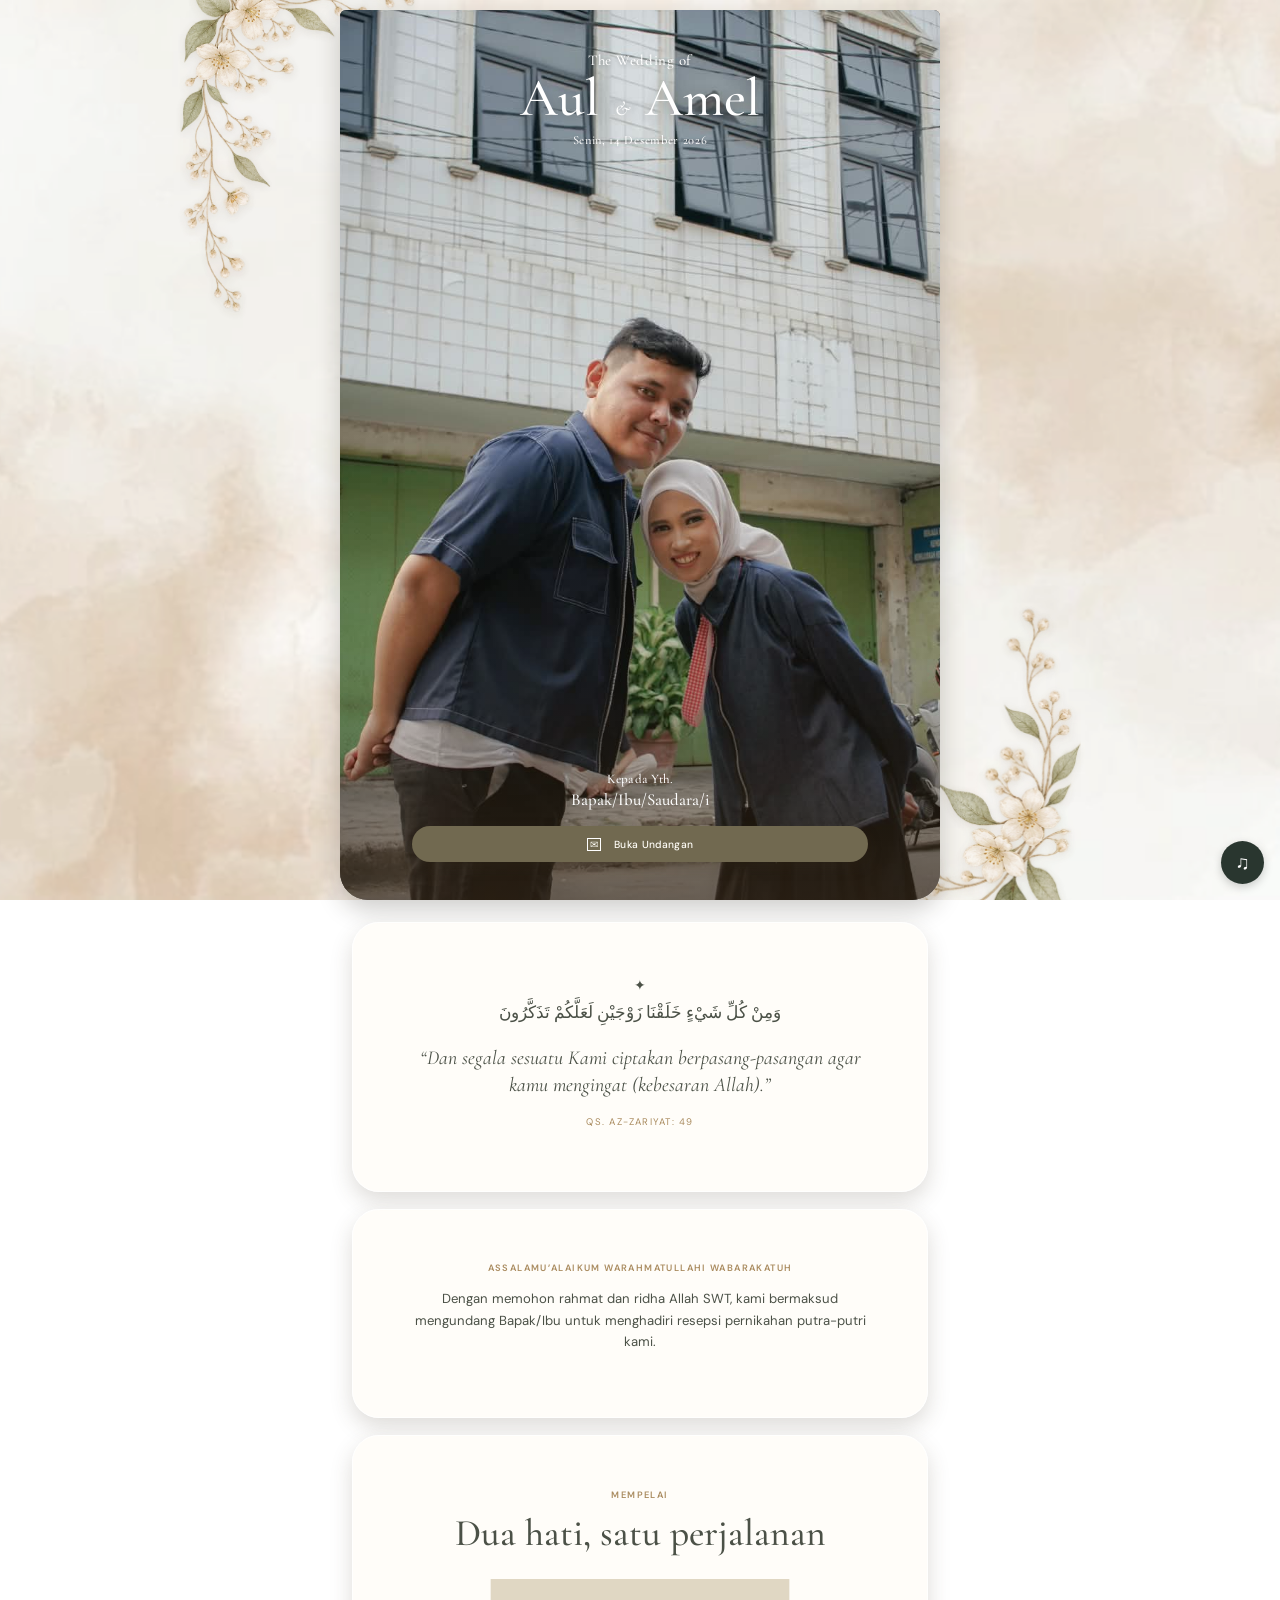
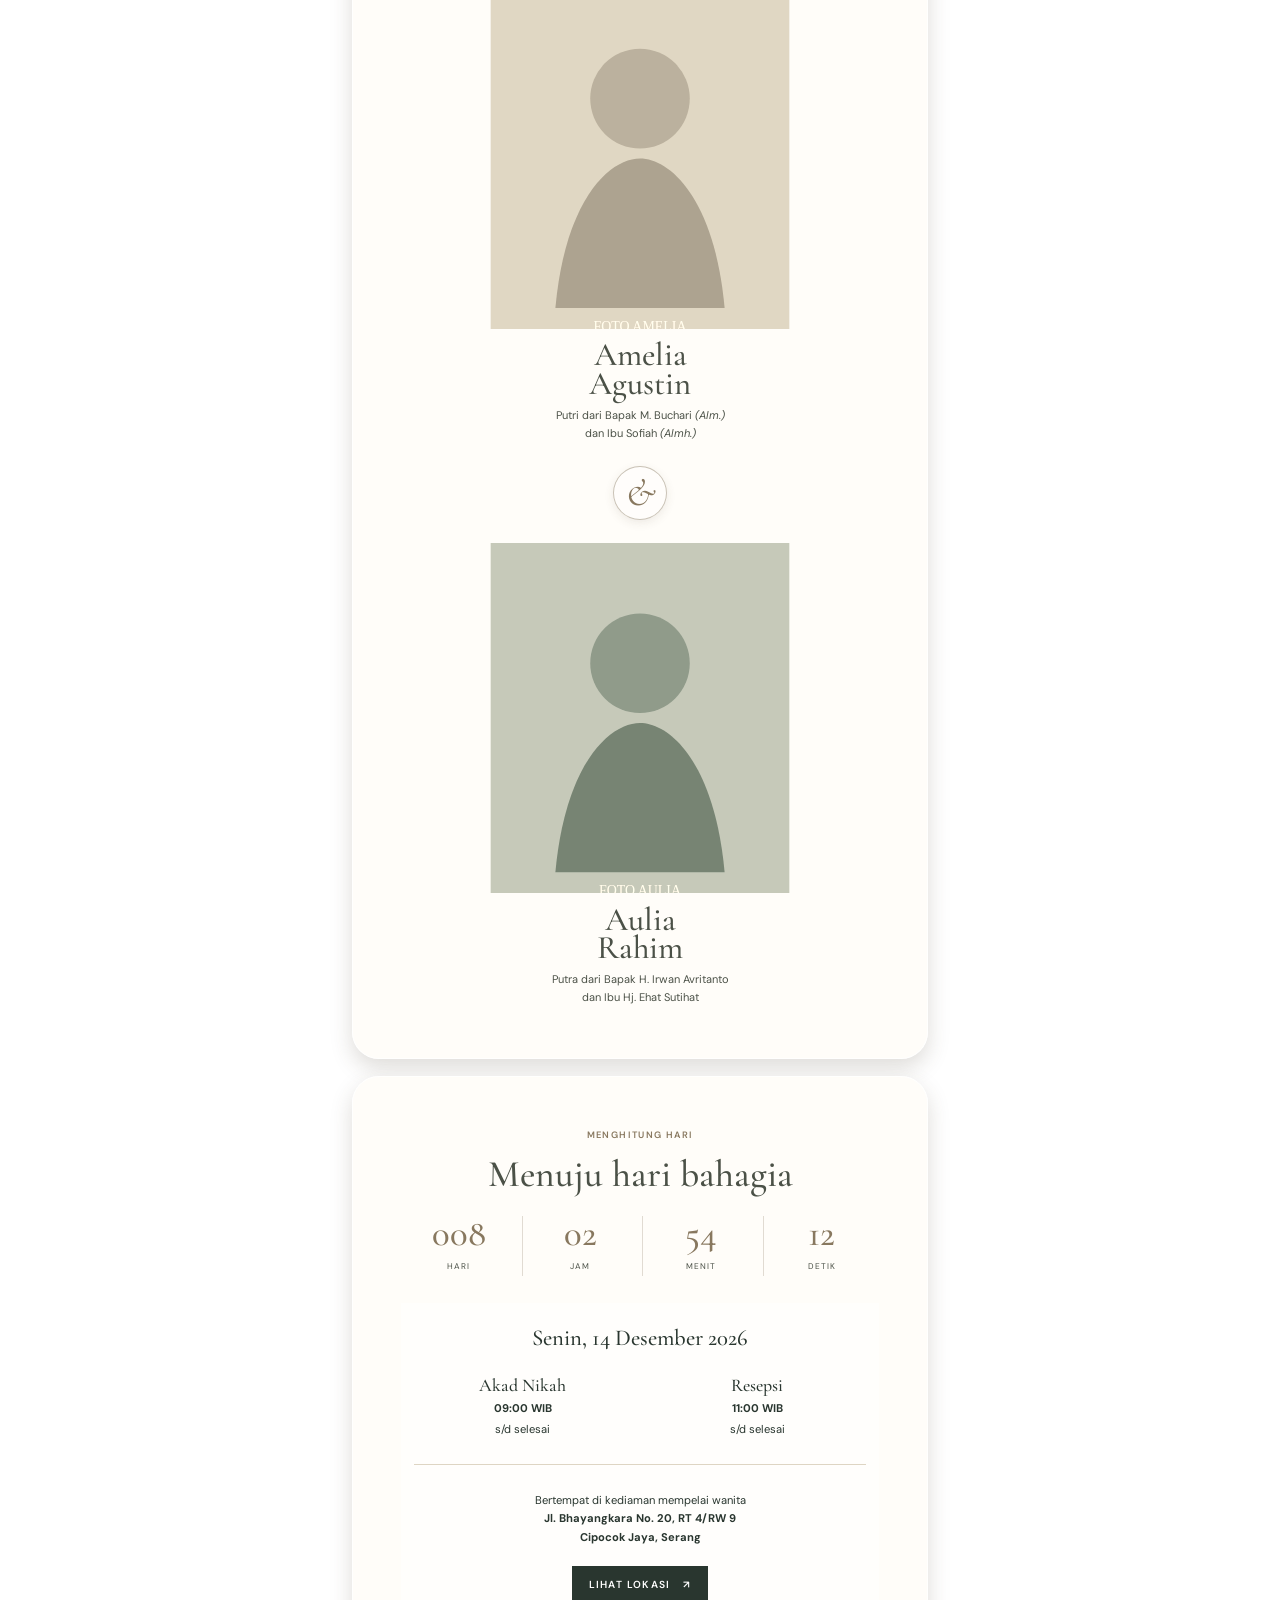
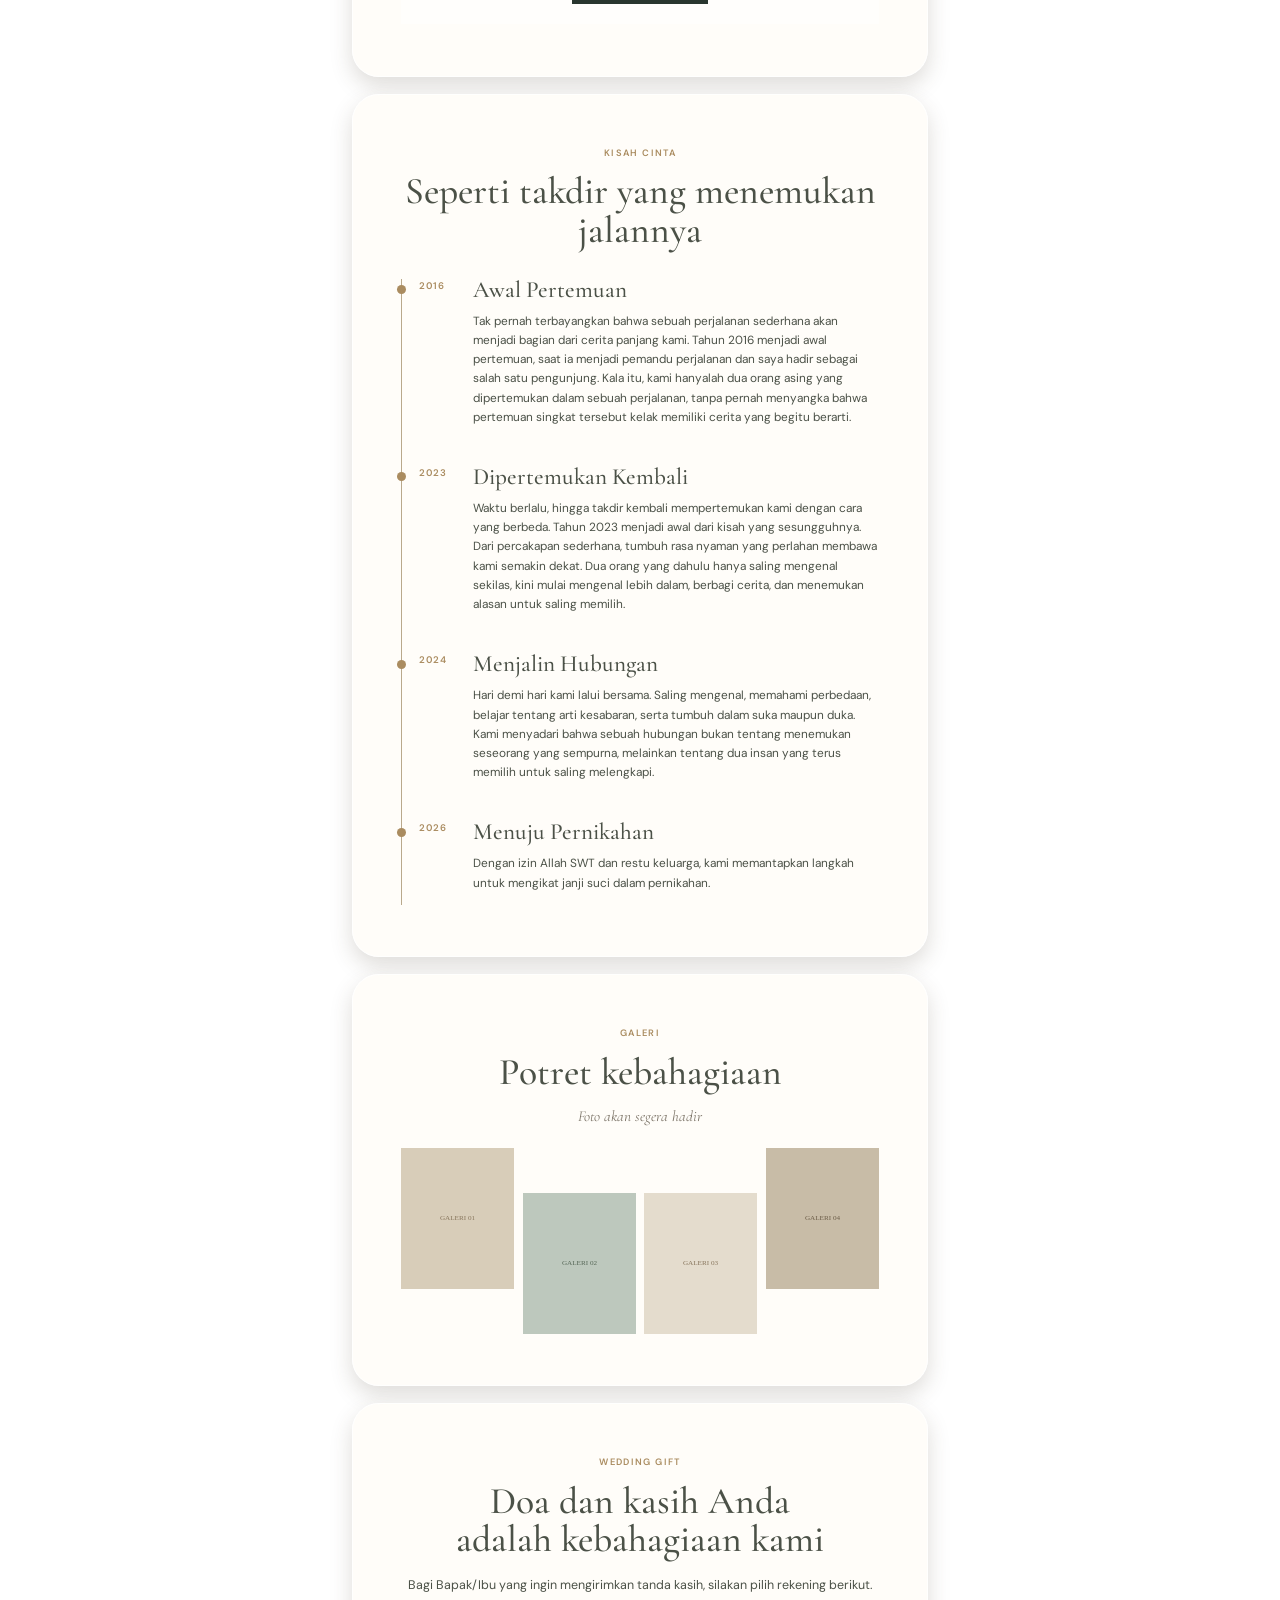
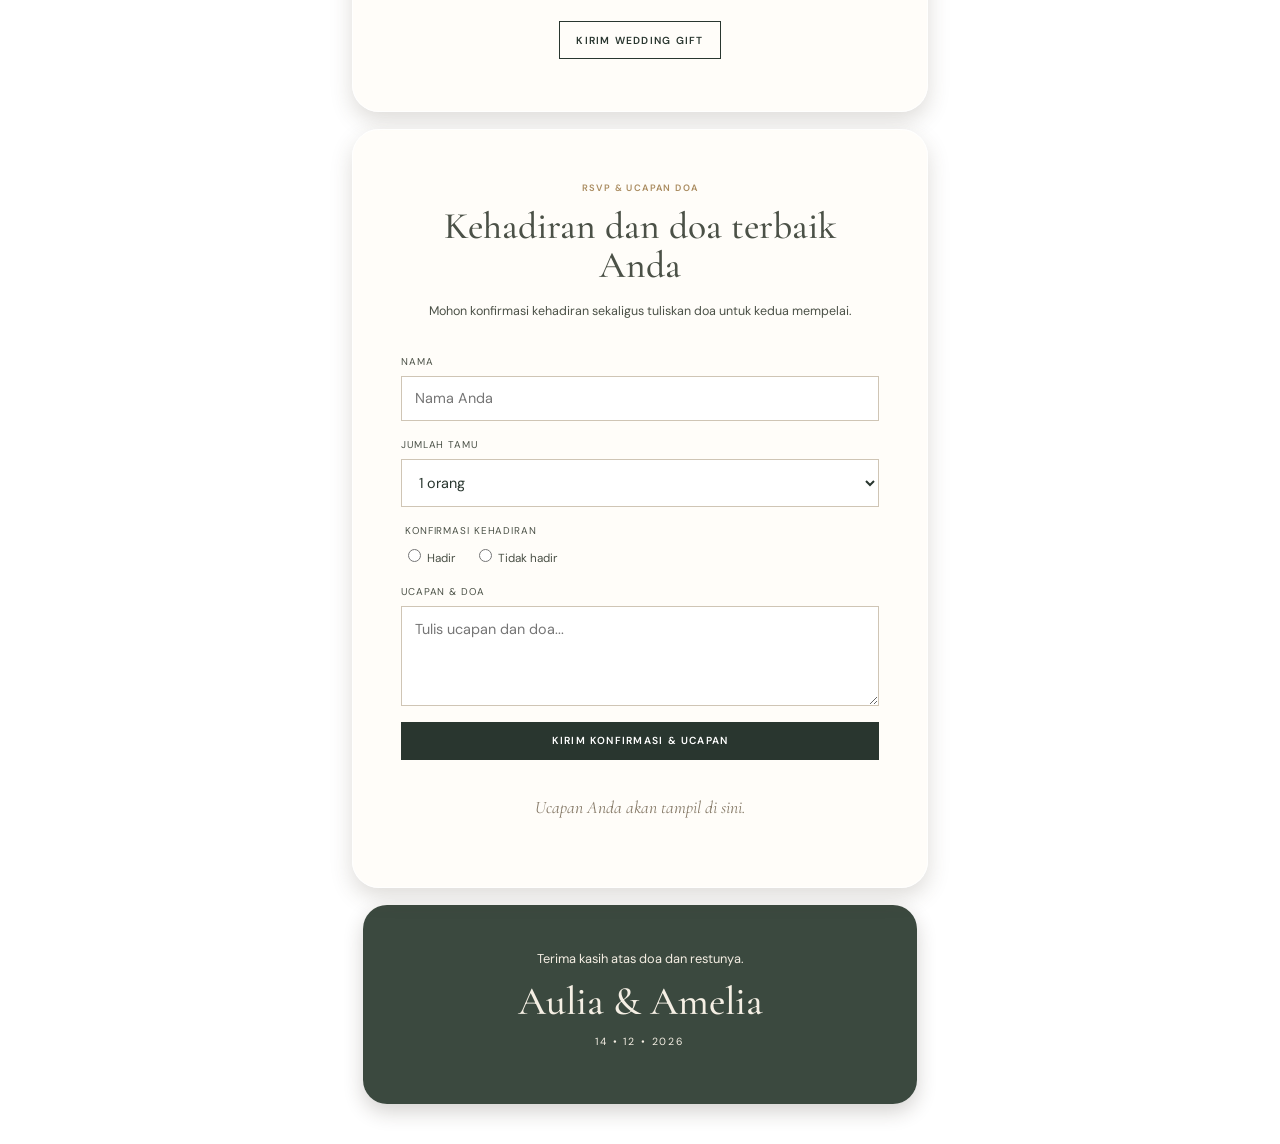
==== index.html @ 3d1c0b81 "Add files via upload" ====
<!doctype html>
<html lang="id">
<head>
  <meta charset="utf-8">
  <meta name="viewport" content="width=device-width, initial-scale=1">
  <meta name="theme-color" content="#334238">
  <meta name="description" content="Undangan pernikahan Aulia Rahim dan Amelia Agustin">
  <title>Aul & Amel — Undangan Pernikahan</title>
  <link rel="preconnect" href="https://fonts.googleapis.com">
  <link rel="preconnect" href="https://fonts.gstatic.com" crossorigin>
  <link href="https://fonts.googleapis.com/css2?family=Cormorant+Garamond:ital,wght@0,400;0,500;0,600;1,500&family=DM+Sans:wght@400;500;600&display=swap" rel="stylesheet">
  <link rel="stylesheet" href="style.css">
  <link rel="stylesheet" href="cover.css">
  <link rel="stylesheet" href="floral.css">
  <link rel="stylesheet" href="redesign.css">
</head>
<body class="is-locked">
  <audio id="bgMusic" loop preload="none"><source src="assets/music/bg-music.mp3" type="audio/mpeg"></audio>
  <div class="page-background" aria-hidden="true"></div>
  <div class="floral-layer" aria-hidden="true">
    <i class="floral floral-top-left"></i><i class="floral floral-center"></i><i class="floral floral-bottom-right"></i>
  </div>

  <main>
    <section class="cover" id="cover" aria-label="Sampul undangan">
      <div class="cover-image" role="img" aria-label="Placeholder foto pasangan pengantin"></div><div class="grain"></div>
      <div class="cover-content">
        <p class="cover-kicker">The Wedding of</p>
        <h1>Aul <span>&amp;</span> Amel</h1>
        <p class="cover-date">Senin, 14 Desember 2026</p>
        <div class="guest"><span>Kepada Yth.</span><strong id="guestName">Bapak/Ibu/Saudara/i</strong></div>
        <button class="button button-cover" id="openInvitation"><span class="envelope" aria-hidden="true">✉</span> Buka Undangan</button>
      </div>
    </section>

    <div id="invitation" aria-hidden="true">
      <section class="section quote-section">
        <div class="leaf leaf-left">✦</div>
        <p class="arabic">وَمِنْ كُلِّ شَيْءٍ خَلَقْنَا زَوْجَيْنِ لَعَلَّكُمْ تَذَكَّرُونَ</p>
        <blockquote>“Dan segala sesuatu Kami ciptakan berpasang-pasangan agar kamu mengingat (kebesaran Allah).”</blockquote>
        <p class="citation">QS. Az-Zariyat: 49</p>
      </section>

      <section class="section welcome">
        <p class="eyebrow">Assalamu’alaikum warahmatullahi wabarakatuh</p>
        <p>Dengan memohon rahmat dan ridha Allah SWT, kami bermaksud mengundang Bapak/Ibu untuk menghadiri resepsi pernikahan putra-putri kami.</p>
      </section>

      <section class="couple section" id="mempelai">
        <p class="eyebrow">Mempelai</p>
        <h2>Dua hati, satu perjalanan</h2>
        <div class="people">
          <article class="person"><img src="assets/photos/bride-placeholder.svg" alt="Placeholder foto Amelia Agustin"><h3>Amelia<br>Agustin</h3><p>Putri dari Bapak M. Buchari <em>(Alm.)</em><br>dan Ibu Sofiah <em>(Almh.)</em></p></article>
          <div class="ampersand">&amp;</div>
          <article class="person"><img src="assets/photos/groom-placeholder.svg" alt="Placeholder foto Aulia Rahim"><h3>Aulia<br>Rahim</h3><p>Putra dari Bapak H. Irwan Avritanto<br>dan Ibu Hj. Ehat Sutihat</p></article>
        </div>
      </section>

      <section class="event section" id="acara">
        <p class="eyebrow light">Menghitung Hari</p><h2>Menuju hari bahagia</h2>
        <div class="countdown" aria-label="Hitung mundur menuju akad"><div><strong id="days">000</strong><span>Hari</span></div><div><strong id="hours">00</strong><span>Jam</span></div><div><strong id="minutes">00</strong><span>Menit</span></div><div><strong id="seconds">00</strong><span>Detik</span></div></div>
        <div class="event-card"><p class="event-date">Senin, 14 Desember 2026</p><div class="event-grid"><div><span>Akad Nikah</span><strong>09:00 WIB</strong><small>s/d selesai</small></div><div><span>Resepsi</span><strong>11:00 WIB</strong><small>s/d selesai</small></div></div><hr><p class="address">Bertempat di kediaman mempelai wanita<br><strong>Jl. Bhayangkara No. 20, RT 4/RW 9<br>Cipocok Jaya, Serang</strong></p><a class="button button-dark" target="_blank" rel="noopener" href="https://maps.app.goo.gl/4QDn9wGWnda5KciC7">Lihat Lokasi <span aria-hidden="true">↗</span></a></div>
      </section>

      <section class="story section" id="kisah">
        <p class="eyebrow">Kisah Cinta</p><h2>Seperti takdir yang menemukan jalannya</h2>
        <div class="timeline">
          <article><span>2016</span><div><h3>Awal Pertemuan</h3><p>Tak pernah terbayangkan bahwa sebuah perjalanan sederhana akan menjadi bagian dari cerita panjang kami. Tahun 2016 menjadi awal pertemuan, saat ia menjadi pemandu perjalanan dan saya hadir sebagai salah satu pengunjung. Kala itu, kami hanyalah dua orang asing yang dipertemukan dalam sebuah perjalanan, tanpa pernah menyangka bahwa pertemuan singkat tersebut kelak memiliki cerita yang begitu berarti.</p></div></article>
          <article><span>2023</span><div><h3>Dipertemukan Kembali</h3><p>Waktu berlalu, hingga takdir kembali mempertemukan kami dengan cara yang berbeda. Tahun 2023 menjadi awal dari kisah yang sesungguhnya. Dari percakapan sederhana, tumbuh rasa nyaman yang perlahan membawa kami semakin dekat. Dua orang yang dahulu hanya saling mengenal sekilas, kini mulai mengenal lebih dalam, berbagi cerita, dan menemukan alasan untuk saling memilih.</p></div></article>
          <article><span>2024</span><div><h3>Menjalin Hubungan</h3><p>Hari demi hari kami lalui bersama. Saling mengenal, memahami perbedaan, belajar tentang arti kesabaran, serta tumbuh dalam suka maupun duka. Kami menyadari bahwa sebuah hubungan bukan tentang menemukan seseorang yang sempurna, melainkan tentang dua insan yang terus memilih untuk saling melengkapi.</p></div></article>
          <article><span>2026</span><div><h3>Menuju Pernikahan</h3><p>Dengan izin Allah SWT dan restu keluarga, kami memantapkan langkah untuk mengikat janji suci dalam pernikahan.</p></div></article>
        </div>
      </section>

      <section class="gallery section" id="galeri"><p class="eyebrow">Galeri</p><h2>Potret kebahagiaan</h2><p class="hint">Foto akan segera hadir</p><div class="gallery-grid"><img src="assets/photos/gallery-1.svg" alt="Placeholder galeri 1"><img src="assets/photos/gallery-2.svg" alt="Placeholder galeri 2"><img src="assets/photos/gallery-3.svg" alt="Placeholder galeri 3"><img src="assets/photos/gallery-4.svg" alt="Placeholder galeri 4"></div></section>

      <section class="section gift-section" id="gift"><p class="eyebrow">Wedding Gift</p><h2>Doa dan kasih Anda<br>adalah kebahagiaan kami</h2><p>Bagi Bapak/Ibu yang ingin mengirimkan tanda kasih, silakan pilih rekening berikut.</p><button class="button button-outline" id="showGift">Kirim Wedding Gift</button></section>

      <section class="guestbook section" id="rsvp"><p class="eyebrow">RSVP &amp; Ucapan Doa</p><h2>Kehadiran dan doa terbaik Anda</h2><p>Mohon konfirmasi kehadiran sekaligus tuliskan doa untuk kedua mempelai.</p><form id="guestbookForm"><label>Nama<input required name="name" placeholder="Nama Anda"></label><label>Jumlah tamu<select name="guests"><option value="1">1 orang</option><option value="2">2 orang</option></select></label><fieldset><legend>Konfirmasi kehadiran</legend><label><input type="radio" name="attendance" value="Hadir" required> Hadir</label><label><input type="radio" name="attendance" value="Tidak hadir"> Tidak hadir</label></fieldset><label>Ucapan &amp; doa<textarea required name="wish" rows="4" placeholder="Tulis ucapan dan doa..."></textarea></label><button class="button button-dark" type="submit">Kirim Konfirmasi &amp; Ucapan</button><p class="form-note" id="guestbookMessage" aria-live="polite"></p></form><div class="wish-list" id="wishList" aria-live="polite"><p class="empty-wishes">Ucapan Anda akan tampil di sini.</p></div></section>

      <footer><p>Terima kasih atas doa dan restunya.</p><h2>Aulia &amp; Amelia</h2><p class="small">14 • 12 • 2026</p></footer>
    </div>
  </main>
  <button id="musicControl" class="music-control" aria-label="Putar musik" title="Putar musik"><span>♫</span></button>
  <dialog id="giftModal"><button class="close-modal" aria-label="Tutup">×</button><p class="eyebrow">Wedding Gift</p><h2>Tanda kasih</h2><p class="modal-intro">Terima kasih atas doa dan perhatian Anda.</p><div class="bank-card"><span>BTN</span><strong>Amelia Agustin</strong><p>39101500068216</p><button class="copy-btn" data-copy="39101500068216">Salin Nomor Rekening</button></div><div class="bank-card"><span>BCA</span><strong>Aulia Rahim</strong><p>2453838595</p><button class="copy-btn" data-copy="2453838595">Salin Nomor Rekening</button></div></dialog>
  <script src="script.js"></script>
</body>
</html>
---- style.css ----
:root{--ink:#29362f;--cream:#f5f1e8;--sand:#ded5c3;--gold:#aa8c60;--white:#fffdfa;--serif:"Cormorant Garamond",Georgia,serif;--sans:"DM Sans",Arial,sans-serif}*{box-sizing:border-box}html{scroll-behavior:smooth}body{margin:0;background:var(--cream);color:var(--ink);font:400 15px/1.75 var(--sans)}body.is-locked{overflow:hidden}h1,h2,h3,p{margin-top:0}h1,h2,h3{font-family:var(--serif);font-weight:500;line-height:.95}h2{font-size:clamp(2.7rem,9vw,4.3rem);margin-bottom:1.4rem}.section{padding:5.6rem max(1.4rem,6vw);text-align:center}.eyebrow{letter-spacing:.18em;text-transform:uppercase;font-size:.67rem;font-weight:600;color:var(--gold);margin-bottom:1.1rem}.light{color:#eee6d8}.cover{min-height:100svh;position:relative;display:grid;place-items:center;color:white;text-align:center;overflow:hidden;background:#3e5148}.cover-image{position:absolute;inset:0;background:linear-gradient(0deg,rgba(15,28,22,.6),rgba(15,28,22,.28)),url("assets/photos/cover-placeholder.svg") center/cover;transform:scale(1.01)}.grain{position:absolute;inset:0;opacity:.12;background-image:radial-gradient(#fff 1px,transparent 1px);background-size:5px 5px}.cover-content{z-index:1;padding:2rem 1.25rem;width:min(90%,620px)}.cover h1{font-size:clamp(4.5rem,17vw,7.2rem);margin:.4rem 0 1.4rem;line-height:.7}.cover h1 span{font-size:.45em;font-style:italic;display:block;margin:.4em}.cover-date{letter-spacing:.1em;text-transform:uppercase;font-size:.72rem}.guest{margin:3rem auto 1.4rem;display:grid;gap:.1rem}.guest span{font-size:.7rem;letter-spacing:.15em;text-transform:uppercase}.guest strong{font:500 1.5rem var(--serif)}.button{border:1px solid transparent;cursor:pointer;display:inline-flex;gap:.8rem;align-items:center;justify-content:center;padding:.85rem 1.25rem;font:600 .72rem var(--sans);text-transform:uppercase;letter-spacing:.12em;text-decoration:none;transition:transform .2s,background .2s,color .2s}.button:hover{transform:translateY(-2px)}.button-light{background:#f8f5ed;color:var(--ink)}.button-dark{background:var(--ink);color:white}.button-outline{background:transparent;color:var(--ink);border-color:var(--ink)}.quote-section{background:#e6dfd2;position:relative}.arabic{font:500 1.4rem/2.1 var(--serif);max-width:630px;margin:0 auto 1.8rem}.quote-section blockquote{font:italic 1.7rem/1.35 var(--serif);max-width:570px;margin:0 auto 1rem}.citation{font-size:.7rem;letter-spacing:.13em;text-transform:uppercase;color:var(--gold)}.welcome{max-width:760px;margin:auto;font-size:1rem}.people{display:grid;grid-template-columns:1fr 32px 1fr;gap:1rem;align-items:center;max-width:850px;margin:3rem auto 0}.person img{display:block;width:100%;aspect-ratio:3/4;object-fit:cover;filter:sepia(.12)}.person h3{font-size:clamp(2rem,7vw,3.4rem);margin:1.1rem 0 .7rem}.person p{font-size:.75rem;line-height:1.6}.ampersand{font:italic 2.8rem var(--serif);color:var(--gold)}.event{background:var(--ink);color:#f9f4e9}.event h2{color:white}.countdown{display:grid;grid-template-columns:repeat(4,1fr);max-width:540px;margin:2.5rem auto 3rem;gap:.3rem}.countdown div{border-left:1px solid rgba(255,255,255,.22)}.countdown div:first-child{border:0}.countdown strong{font:500 clamp(2rem,8vw,3.7rem)/1 var(--serif);display:block}.countdown span{font-size:.58rem;letter-spacing:.12em;text-transform:uppercase}.event-card{background:#f9f5eb;color:var(--ink);max-width:630px;margin:auto;padding:2rem 1.35rem}.event-date{font:500 1.75rem var(--serif)}.event-grid{display:grid;grid-template-columns:1fr 1fr;gap:1rem}.event-grid div{display:grid;gap:.15rem}.event-grid span{font:500 1.35rem var(--serif)}.event-grid strong{font-size:.8rem}.event-grid small{font-size:.68rem}.event-card hr{border:0;border-top:1px solid var(--sand);margin:1.6rem 0}.address{font-size:.79rem}.event-card .button{margin-top:.8rem}.story{background:#eee8dd}.timeline{max-width:750px;margin:3rem auto 0;text-align:left}.timeline article{display:grid;grid-template-columns:55px 1fr;gap:1rem;border-left:1px solid #b9a98c;padding:0 0 2.7rem 1.5rem;position:relative}.timeline article:last-child{padding-bottom:0}.timeline article:before{content:"";width:9px;height:9px;border-radius:50%;background:var(--gold);position:absolute;left:-5px;top:.4rem}.timeline span{font:600 .72rem var(--sans);letter-spacing:.12em;color:var(--gold)}.timeline h3{font-size:1.85rem;margin:0 0 .7rem}.timeline p{font-size:.84rem;line-height:1.75}.hint{font:italic 1.1rem var(--serif);color:#7e766a}.gallery-grid{display:grid;grid-template-columns:1fr 1fr;gap:.55rem;max-width:850px;margin:2rem auto 0}.gallery-grid img{width:100%;aspect-ratio:1/1.25;object-fit:cover}.gallery-grid img:nth-child(2),.gallery-grid img:nth-child(3){margin-top:2rem}.gift-section{background:#d8cbb8}.gift-section>p:not(.eyebrow){max-width:500px;margin:0 auto 1.6rem}.rsvp{background:#fbf9f4}.rsvp>p:not(.eyebrow){max-width:520px;margin:0 auto 2rem}.rsvp form,.wishes form{max-width:500px;margin:auto;text-align:left;display:grid;gap:1rem}.rsvp label,.wishes label{font-size:.7rem;letter-spacing:.09em;text-transform:uppercase;display:grid;gap:.35rem}input,textarea,select{font:400 .9rem var(--sans);padding:.8rem;border:1px solid #cfc5b5;border-radius:0;background:white;color:var(--ink);width:100%}fieldset{border:0;padding:0;display:flex;gap:1.2rem;align-items:center}fieldset legend{font-size:.7rem;letter-spacing:.09em;text-transform:uppercase;margin-bottom:.4rem}fieldset label{display:block;text-transform:none;letter-spacing:0;font-size:.8rem}fieldset input{width:auto}.form-note{margin:0;text-align:center;color:#58715e;font-size:.8rem}.wishes{background:#eee8dd}.wish-list{max-width:500px;margin:2rem auto 0;text-align:left}.wish{background:rgba(255,255,255,.55);padding:1rem;margin-bottom:.8rem}.wish strong{font-family:var(--serif);font-size:1.35rem}.wish p{margin:0;font-size:.83rem}.empty-wishes{text-align:center;font:italic 1.1rem var(--serif);color:#867a68}footer{background:var(--ink);color:#f5efe4;text-align:center;padding:4.5rem 1.5rem}footer h2{font-size:3.5rem;margin-bottom:.8rem}footer p{font-size:.8rem}.small{letter-spacing:.18em;font-size:.65rem}.music-control{position:fixed;right:1rem;bottom:1rem;width:43px;height:43px;border:0;border-radius:50%;background:var(--ink);color:white;z-index:5;cursor:pointer;font-size:1.2rem;box-shadow:0 3px 10px #0003}.music-control.is-playing{background:var(--gold);animation:pulse 1.7s infinite}@keyframes pulse{50%{box-shadow:0 0 0 8px #aa8c6044}}dialog{border:0;width:min(92vw,440px);padding:2rem;background:#fbf7ee;color:var(--ink);box-shadow:0 12px 50px #0005;text-align:center}dialog::backdrop{background:#17231dcc}.close-modal{position:absolute;right:.65rem;top:.5rem;border:0;background:transparent;color:var(--ink);font-size:1.8rem;cursor:pointer}.modal-intro{font-size:.82rem}.bank-card{background:white;padding:1.15rem;margin-top:1rem;text-align:left}.bank-card span{font-weight:600;color:var(--gold);font-size:.75rem;letter-spacing:.12em}.bank-card strong{display:block;font:500 1.4rem var(--serif)}.bank-card p{letter-spacing:.08em;font-size:1rem;margin:.4rem 0}.copy-btn{border:0;background:transparent;padding:0;color:var(--gold);cursor:pointer;font:600 .65rem var(--sans);letter-spacing:.11em;text-transform:uppercase}@media(min-width:700px){body{font-size:16px}.section{padding:7rem max(2rem,9vw)}.people{gap:2rem;grid-template-columns:1fr 50px 1fr}.person p{font-size:.85rem}.event-card{padding:2.6rem 3rem}.timeline article{grid-template-columns:80px 1fr;padding-left:2.4rem}.gallery-grid{grid-template-columns:repeat(4,1fr)}.gallery-grid img:nth-child(2),.gallery-grid img:nth-child(3){margin-top:2.8rem}}
---- cover.css ----
/* Sampul foto portrait pasangan. */
.cover{min-height:100svh;background:#4b453d;border-radius:0 0 8px 8px}
.cover-image{background:linear-gradient(0deg,rgba(44,37,29,.57) 0%,rgba(44,37,29,.04) 53%),url("assets/photos/cover-photo-placeholder.jpeg") center/cover}
.grain{opacity:.09}.cover-content{align-self:end;padding:2rem 1.25rem 2.1rem}.cover-kicker{font:500 1rem/1 var(--serif);letter-spacing:.05em;margin:0 0 .55rem}.cover h1{font-size:clamp(3.05rem,11vw,5.5rem);margin:0 0 1.25rem;line-height:.75;text-shadow:0 1px 12px #33251a55}.cover h1 span{font-size:.48em;font-style:italic;display:inline;margin:0 .11em}.cover-date{letter-spacing:.07em;text-transform:none;font:500 1rem/1.35 var(--serif);margin:0}.guest{margin:2.5rem auto 1rem;gap:.12rem}.guest span{font:500 .95rem var(--serif);letter-spacing:.02em;text-transform:none}.guest strong{font:500 1.15rem var(--serif)}.button-cover{background:#716950;color:#fffdf7;border:0;border-radius:999px;padding:.76rem 1.4rem;text-transform:none;letter-spacing:.03em;font:500 .75rem var(--sans);box-shadow:0 5px 14px #36291c44}.envelope{border:1px solid #fff;padding:0 .13rem;line-height:1.1}@media(min-width:700px){.cover{min-height:100vh;max-width:640px;margin:auto}}
---- floral.css ----
/* Ornamen flora orisinal untuk latar undangan. */
.section:not(.event){position:relative;isolation:isolate;overflow:hidden}.section:not(.event)::before,.section:not(.event)::after{content:"";position:absolute;z-index:-1;width:250px;height:310px;background:url("assets/photos/floral-ornament.png") center/contain no-repeat;opacity:.38;pointer-events:none}.section:not(.event)::before{top:-70px;left:-105px;transform:rotate(-20deg)}.section:not(.event)::after{right:-110px;bottom:-95px;transform:rotate(160deg)}.quote-section::before,.quote-section::after{opacity:.27}.event{position:relative}.guestbook{background:#f8f5ed}.guestbook>p:not(.eyebrow){max-width:520px;margin:0 auto 2rem}.guestbook form{max-width:500px;margin:auto;text-align:left;display:grid;gap:1rem}.guestbook label{font-size:.7rem;letter-spacing:.09em;text-transform:uppercase;display:grid;gap:.35rem}.guestbook fieldset{border:0;padding:0;display:flex;gap:1.2rem;align-items:center}.guestbook fieldset legend{font-size:.7rem;letter-spacing:.09em;text-transform:uppercase;margin-bottom:.4rem}.guestbook fieldset label{display:block;text-transform:none;letter-spacing:0;font-size:.8rem}.guestbook fieldset input{width:auto}.guestbook .wish-list{max-width:500px;margin:2rem auto 0;text-align:left}
@media(max-width:480px){h2{font-size:clamp(2rem,8vw,2.45rem);line-height:1.02}.section{padding:4.3rem 1.25rem}.cover h1{font-size:clamp(2.65rem,10vw,3.35rem)}.cover-date{font-size:.9rem}.person h3{font-size:1.85rem}.event-card{padding:1.75rem 1.05rem}.event-date{font-size:1.55rem}.section:not(.event)::before,.section:not(.event)::after{width:185px;height:235px;opacity:.28}.section:not(.event)::before{left:-95px;top:-50px}.section:not(.event)::after{right:-100px;bottom:-78px}.timeline h3{font-size:1.6rem}}
---- redesign.css ----
/* Lapisan halaman: latar tetap → bunga tetap → kartu kaca → isi. */
:root{--card:rgba(255,253,248,.84);--card-edge:rgba(255,255,255,.72);--ink-soft:#4b5147;--accent:#88785f}.page-background{position:fixed;inset:0;z-index:-4;background:#e9e5dd url("assets/photos/bg.jpg") center/cover no-repeat}.page-background::after{content:"";position:absolute;inset:0;background:rgba(250,248,242,.33)}.floral-layer{position:fixed;inset:0;z-index:-3;pointer-events:none;overflow:hidden}.floral{position:absolute;display:block;background-repeat:no-repeat;background-size:contain;filter:drop-shadow(0 3px 5px rgba(99,82,63,.12));opacity:.88}.floral-top-left{width:min(82vw,420px);height:360px;left:-116px;top:-44px;background-image:url("assets/photos/floral-ornament-kiriatas.png")}.floral-center{width:min(74vw,390px);height:330px;left:50%;top:43%;transform:translateX(-50%);background-image:url("assets/photos/floral-ornament-center.png");opacity:.43}.floral-bottom-right{width:min(78vw,410px);height:370px;right:-112px;bottom:-55px;background-image:url("assets/photos/floral-ornament-kanan bawah.png")}
body{background:transparent;color:var(--ink-soft);font-size:13px;line-height:1.66}.cover{margin:6px 6px 0;min-height:calc(100svh - 6px);border-radius:6px 6px 28px 28px;box-shadow:0 10px 24px rgba(38,31,24,.22);isolation:isolate}.cover-image{background:linear-gradient(0deg,rgba(67,48,30,.58) 0%,rgba(67,48,30,.22) 24%,rgba(67,48,30,0) 53%),url("assets/photos/cover-photo-placeholder.jpeg") center/cover}.cover .grain{display:none}.cover-content{align-self:stretch;display:flex;flex-direction:column;padding:2.7rem 1.35rem 2.35rem;width:100%;max-width:500px}.cover-kicker{font-size:.93rem;margin:0 0 .45rem;text-shadow:0 1px 4px rgba(0,0,0,.24)}.cover h1{font-size:clamp(2.45rem,10.7vw,3.35rem);line-height:.86;margin:0 0 .65rem}.cover h1 span{font-size:.38em}.cover-date{font-size:.78rem;letter-spacing:.055em;text-shadow:0 1px 4px rgba(0,0,0,.24)}.guest{margin:0 auto 1rem;margin-top:auto}.guest span{font-size:.82rem}.guest strong{font-size:1.05rem}.button-cover{padding:.68rem 1.25rem;font-size:.7rem}
#invitation{position:relative;padding:16px 11px 34px;max-width:600px;margin:auto}.section{background:var(--card);border:1px solid var(--card-edge);border-radius:27px;box-shadow:0 9px 22px rgba(74,61,45,.18);margin:0 0 17px;padding:2.45rem 1.25rem;backdrop-filter:blur(5px);overflow:hidden}.section:not(.event)::before,.section:not(.event)::after{display:none}.eyebrow{font-size:.58rem;letter-spacing:.15em;margin-bottom:.7rem}.section h2{font-size:clamp(1.85rem,7.5vw,2.35rem);line-height:1.03;margin-bottom:1rem}.quote-section .arabic{font-size:1.06rem;line-height:1.85;margin-bottom:1rem}.quote-section blockquote{font-size:1.24rem;line-height:1.35}.citation{font-size:.6rem}.welcome{font-size:.82rem}.people{display:block;margin-top:1.6rem}.person{max-width:260px;margin:0 auto}.person img{max-height:310px;object-fit:cover}.person h3{font-size:2.05rem;line-height:.88;margin:.8rem 0 .5rem}.person p{font-size:.69rem;line-height:1.6;margin-bottom:0}.ampersand{width:54px;height:54px;margin:1.45rem auto;display:grid;place-items:center;border:1px solid rgba(136,120,95,.45);border-radius:50%;font-size:2.45rem;line-height:1;color:var(--accent);background:rgba(255,255,255,.43);box-shadow:0 3px 10px rgba(89,71,48,.1)}.event{background:var(--card);color:var(--ink-soft)}.event h2{color:var(--ink-soft)}.event .eyebrow{color:var(--accent)}.countdown{margin:1.4rem auto 1.7rem}.countdown div{border-color:rgba(136,120,95,.25)}.countdown strong{font-size:clamp(1.65rem,7vw,2.3rem);color:var(--accent)}.countdown span{font-size:.52rem;color:var(--ink-soft)}.event-card{background:rgba(255,255,255,.37);padding:1.3rem .8rem}.event-date{font-size:1.42rem}.event-grid span{font-size:1.12rem}.event-grid strong,.event-grid small,.address{font-size:.7rem}.event-card .button{margin-top:.5rem}.button{font-size:.64rem;padding:.72rem 1rem}.timeline{margin-top:1.8rem}.timeline article{grid-template-columns:43px 1fr;gap:.7rem;padding:0 0 1.7rem 1.05rem}.timeline span{font-size:.6rem}.timeline h3{font-size:1.45rem}.timeline p{font-size:.74rem;line-height:1.62}.hint{font-size:.95rem}.gallery-grid{margin-top:1.4rem}.gift-section>p:not(.eyebrow),.rsvp>p:not(.eyebrow),.guestbook>p:not(.eyebrow){font-size:.78rem}.guestbook label,.rsvp label,.wishes label{font-size:.62rem}.guestbook fieldset legend{font-size:.62rem}.guestbook fieldset label{font-size:.73rem}.guestbook .wish-list{margin-top:1.35rem}.wish{padding:.85rem}.wish strong{font-size:1.1rem}.wish p{font-size:.75rem}footer{margin:0 11px 18px;border-radius:24px;background:rgba(47,62,52,.94);box-shadow:0 8px 20px rgba(43,35,25,.2);padding:2.7rem 1.2rem}footer h2{font-size:2.5rem}
@media(min-width:700px){body{font-size:14px}.cover{max-width:600px;margin:10px auto 0;min-height:calc(100vh - 10px)}#invitation{max-width:620px;padding:22px}.section{padding:3.2rem 3rem}.person{max-width:300px}.person img{max-height:350px}.floral-top-left{left:max(calc(50% - 460px),-70px)}.floral-bottom-right{right:max(calc(50% - 480px),-75px)}}
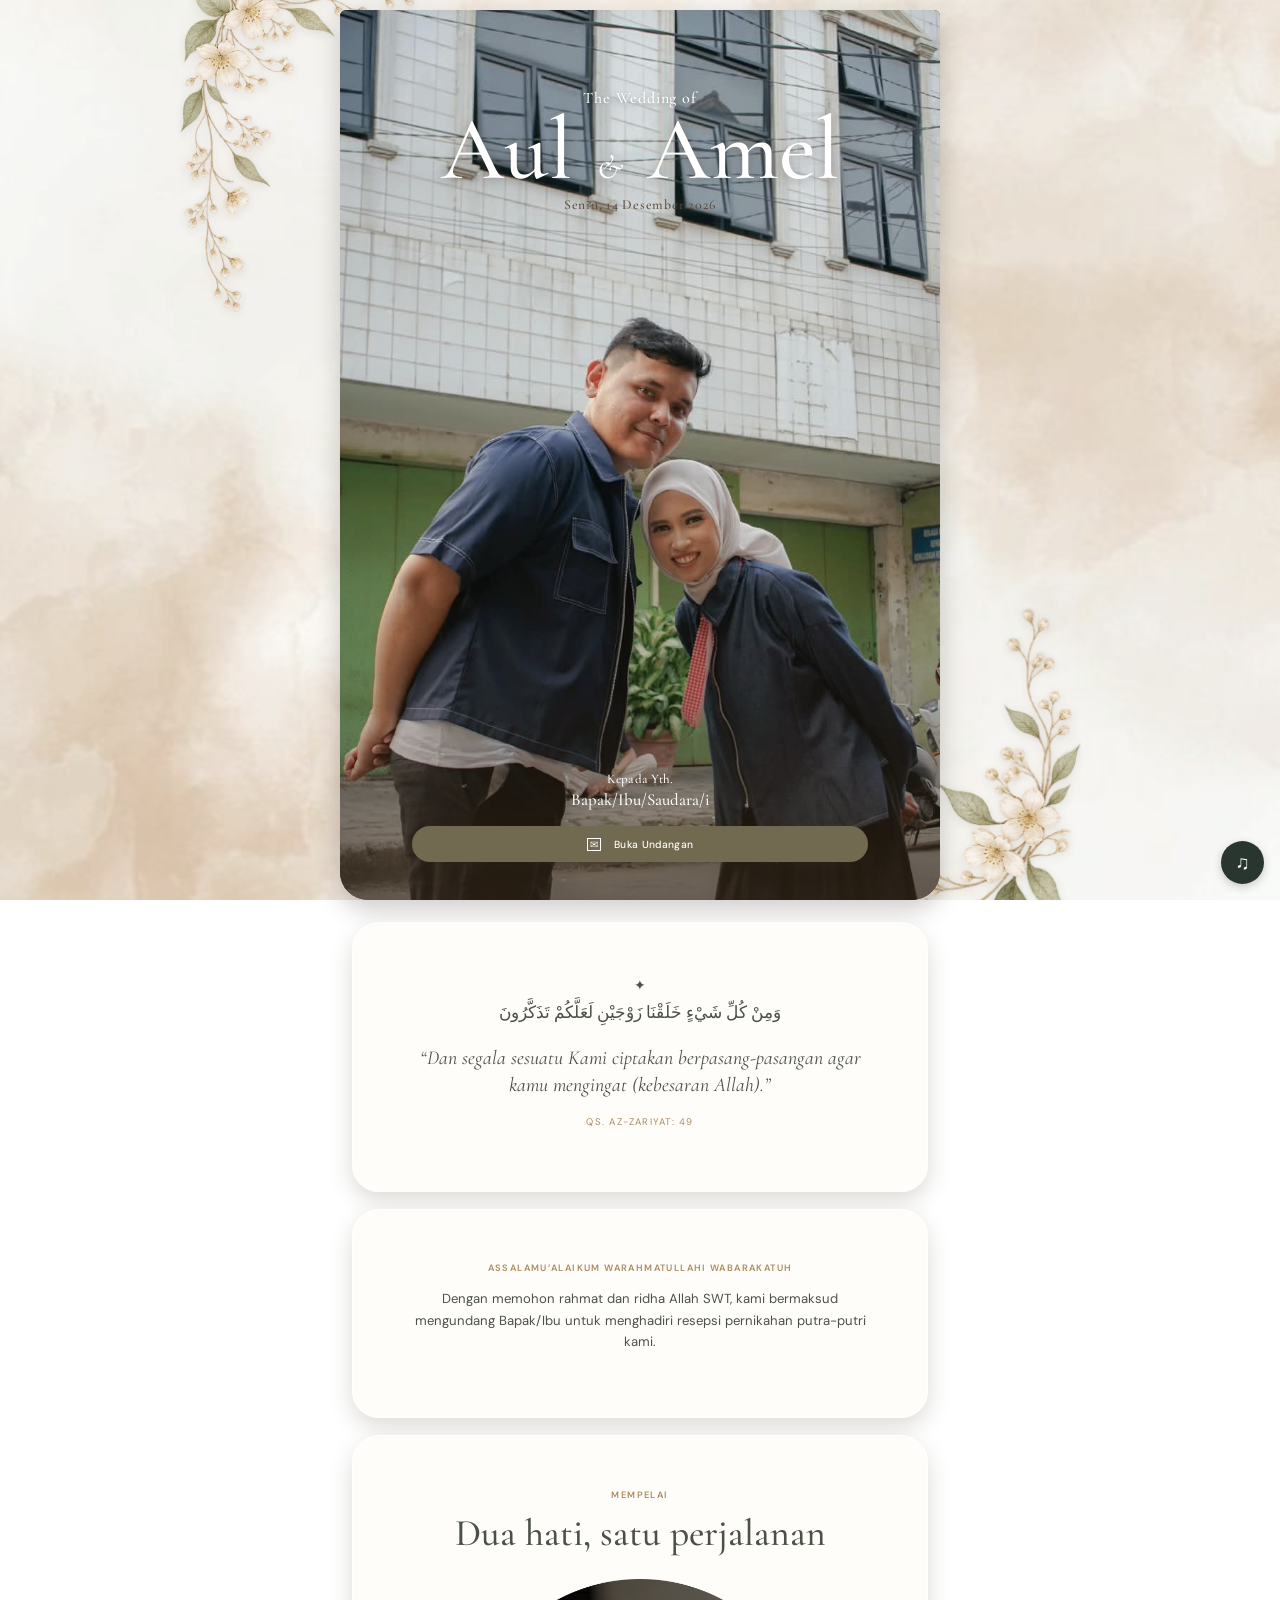
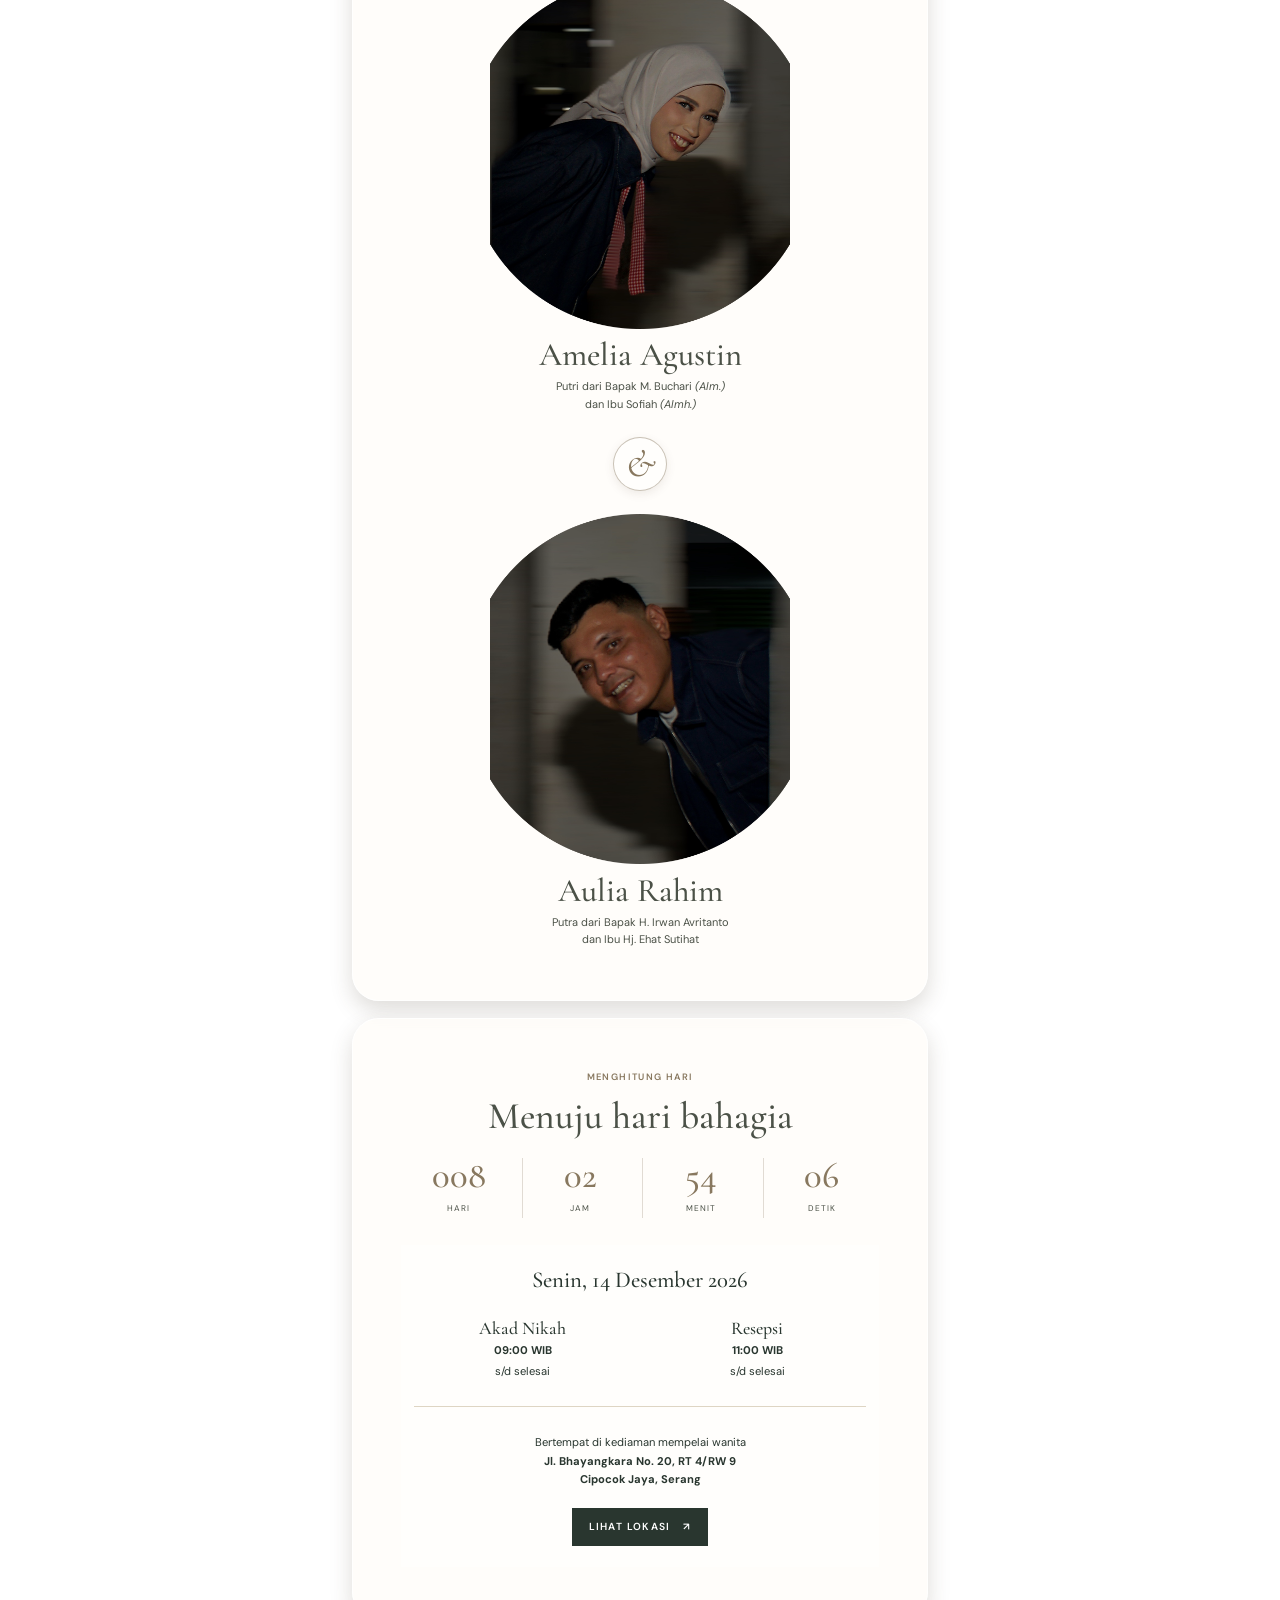
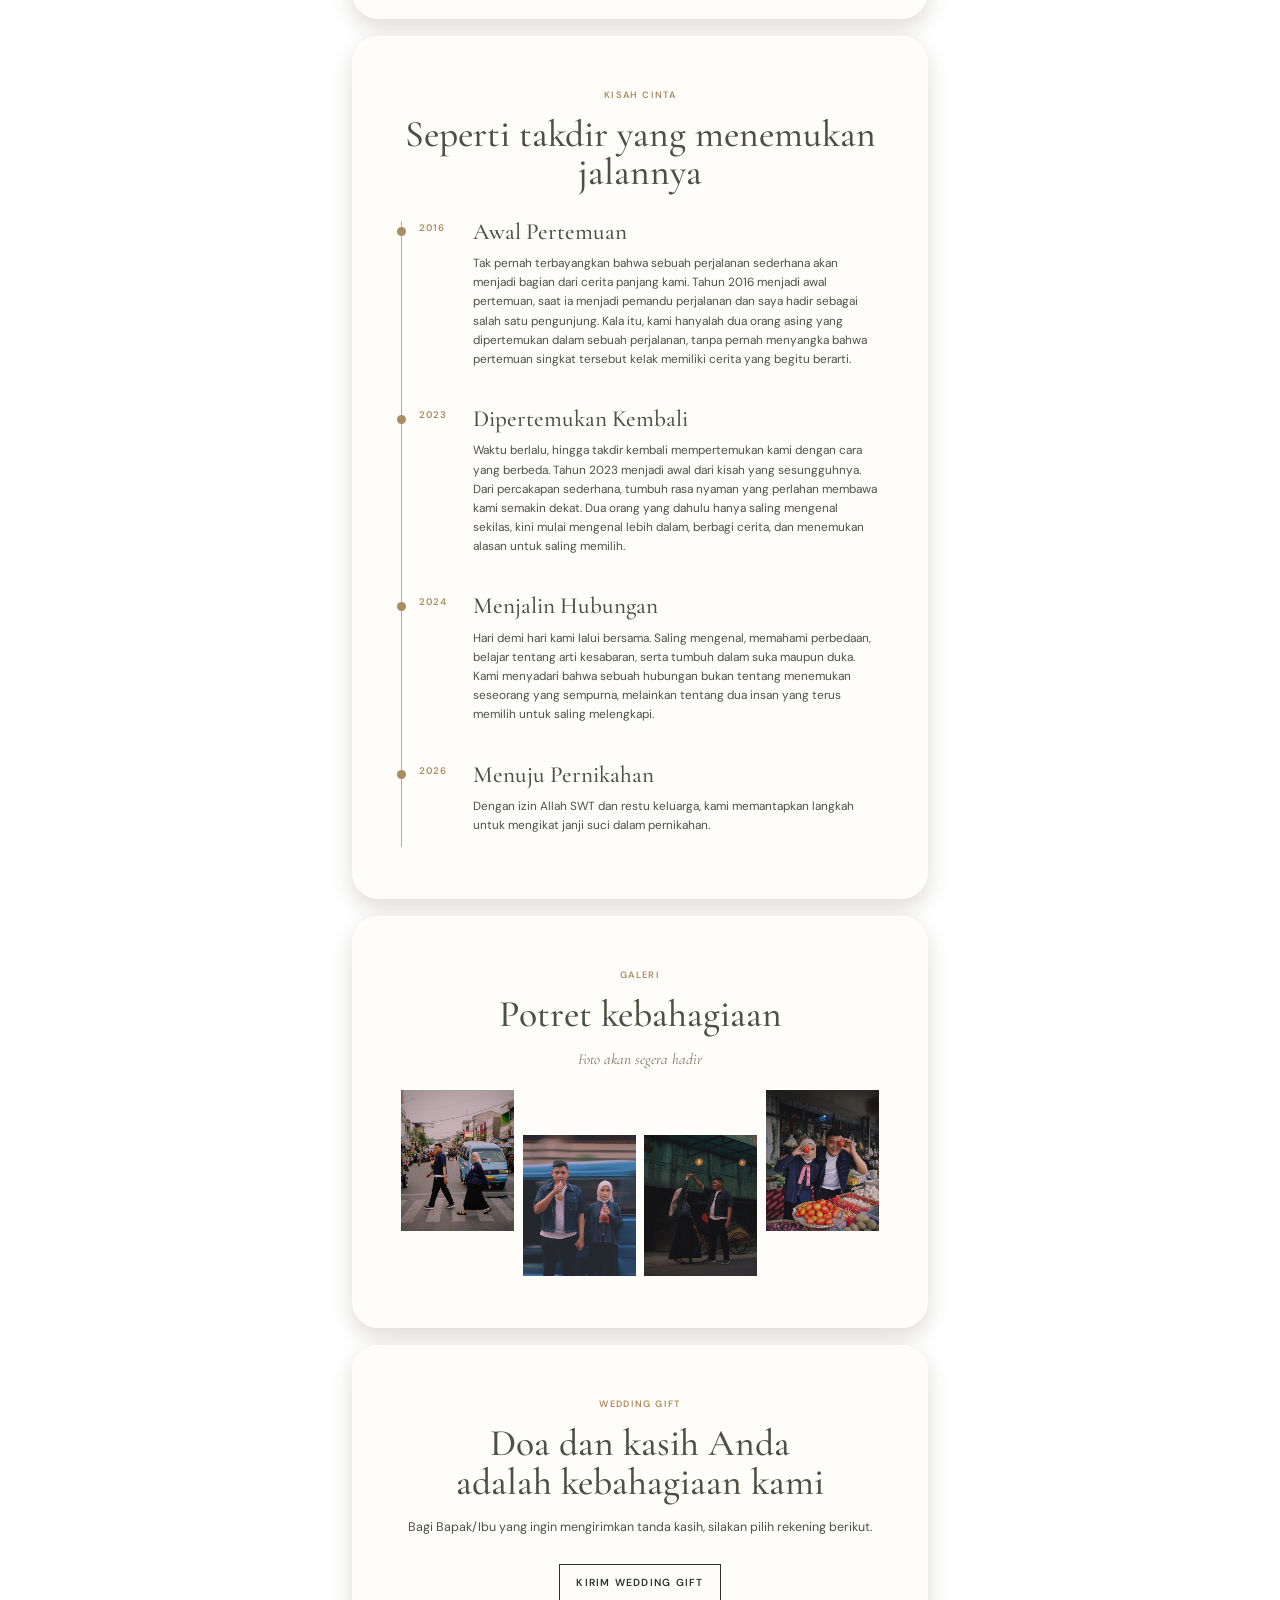
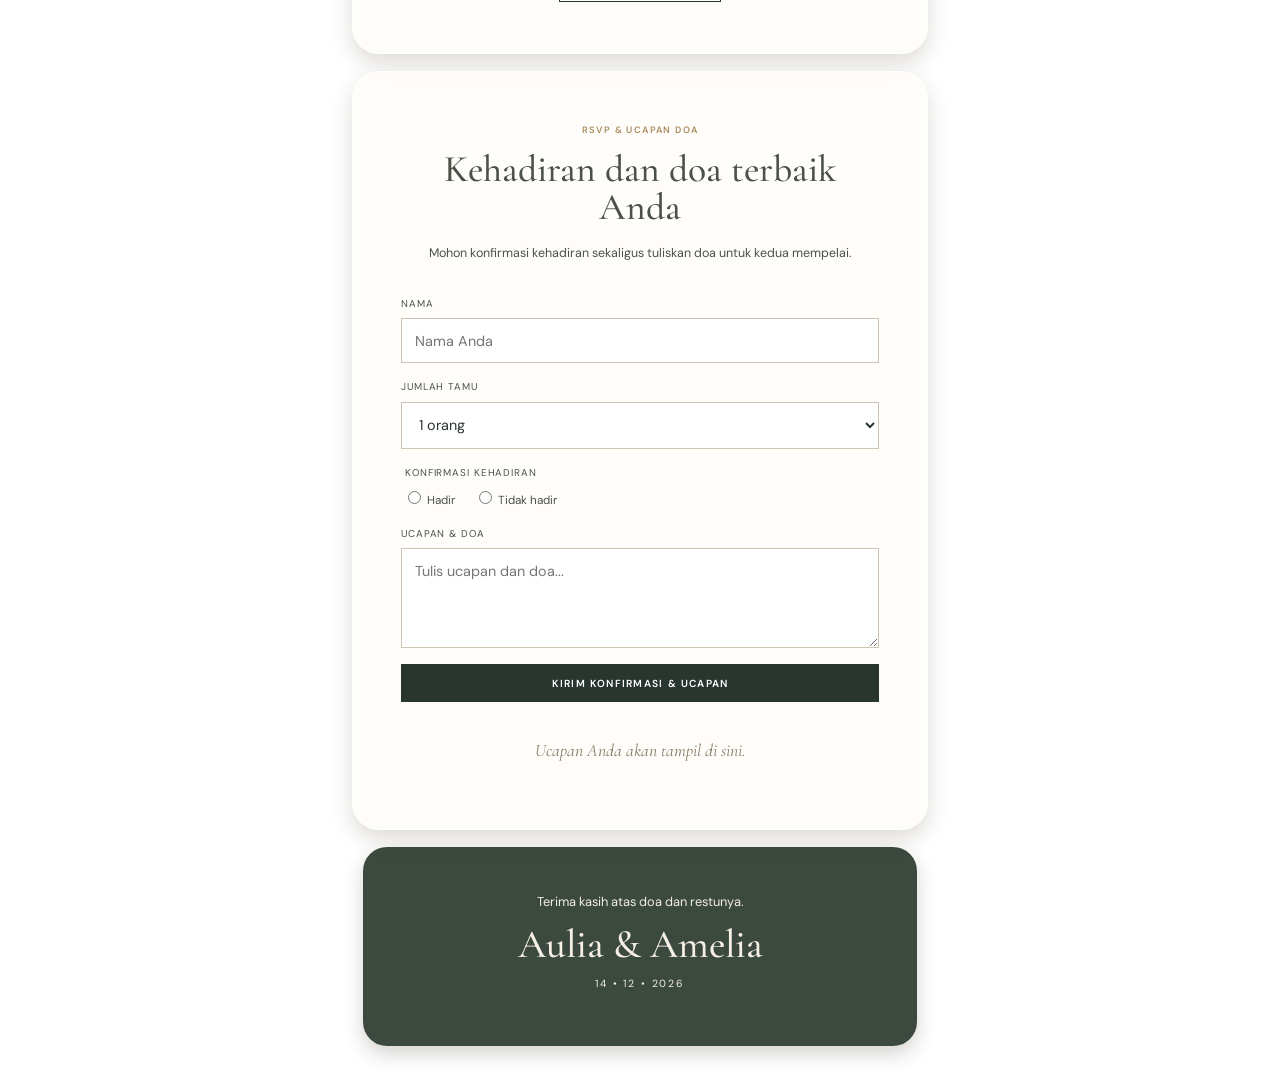
==== commit e0ddd6e4: "Add files via upload" ====
--- a/index.html
+++ b/index.html
@@ -50,9 +50,9 @@
         <p class="eyebrow">Mempelai</p>
         <h2>Dua hati, satu perjalanan</h2>
         <div class="people">
-          <article class="person"><img src="assets/photos/bride-placeholder.svg" alt="Placeholder foto Amelia Agustin"><h3>Amelia<br>Agustin</h3><p>Putri dari Bapak M. Buchari <em>(Alm.)</em><br>dan Ibu Sofiah <em>(Almh.)</em></p></article>
+          <article class="person"><img src="assets/photos/bride-placeholder.png"><h3>Amelia Agustin</h3><p>Putri dari Bapak M. Buchari <em>(Alm.)</em><br>dan Ibu Sofiah <em>(Almh.)</em></p></article>
           <div class="ampersand">&amp;</div>
-          <article class="person"><img src="assets/photos/groom-placeholder.svg" alt="Placeholder foto Aulia Rahim"><h3>Aulia<br>Rahim</h3><p>Putra dari Bapak H. Irwan Avritanto<br>dan Ibu Hj. Ehat Sutihat</p></article>
+          <article class="person"><img src="assets/photos/groom-placeholder.png"><h3>Aulia Rahim</h3><p>Putra dari Bapak H. Irwan Avritanto<br>dan Ibu Hj. Ehat Sutihat</p></article>
         </div>
       </section>
 
@@ -72,7 +72,7 @@
         </div>
       </section>
 
-      <section class="gallery section" id="galeri"><p class="eyebrow">Galeri</p><h2>Potret kebahagiaan</h2><p class="hint">Foto akan segera hadir</p><div class="gallery-grid"><img src="assets/photos/gallery-1.svg" alt="Placeholder galeri 1"><img src="assets/photos/gallery-2.svg" alt="Placeholder galeri 2"><img src="assets/photos/gallery-3.svg" alt="Placeholder galeri 3"><img src="assets/photos/gallery-4.svg" alt="Placeholder galeri 4"></div></section>
+      <section class="gallery section" id="galeri"><p class="eyebrow">Galeri</p><h2>Potret kebahagiaan</h2><p class="hint">Foto akan segera hadir</p><div class="gallery-grid"><img src="assets/photos/gallery-1.png"><img src="assets/photos/gallery-2.png"><img src="assets/photos/gallery-3.png"><img src="assets/photos/gallery-4.png"></div></section>
 
       <section class="section gift-section" id="gift"><p class="eyebrow">Wedding Gift</p><h2>Doa dan kasih Anda<br>adalah kebahagiaan kami</h2><p>Bagi Bapak/Ibu yang ingin mengirimkan tanda kasih, silakan pilih rekening berikut.</p><button class="button button-outline" id="showGift">Kirim Wedding Gift</button></section>
 
--- a/redesign.css
+++ b/redesign.css
@@ -1,5 +1,342 @@
-/* Lapisan halaman: latar tetap → bunga tetap → kartu kaca → isi. */
-:root{--card:rgba(255,253,248,.84);--card-edge:rgba(255,255,255,.72);--ink-soft:#4b5147;--accent:#88785f}.page-background{position:fixed;inset:0;z-index:-4;background:#e9e5dd url("assets/photos/bg.jpg") center/cover no-repeat}.page-background::after{content:"";position:absolute;inset:0;background:rgba(250,248,242,.33)}.floral-layer{position:fixed;inset:0;z-index:-3;pointer-events:none;overflow:hidden}.floral{position:absolute;display:block;background-repeat:no-repeat;background-size:contain;filter:drop-shadow(0 3px 5px rgba(99,82,63,.12));opacity:.88}.floral-top-left{width:min(82vw,420px);height:360px;left:-116px;top:-44px;background-image:url("assets/photos/floral-ornament-kiriatas.png")}.floral-center{width:min(74vw,390px);height:330px;left:50%;top:43%;transform:translateX(-50%);background-image:url("assets/photos/floral-ornament-center.png");opacity:.43}.floral-bottom-right{width:min(78vw,410px);height:370px;right:-112px;bottom:-55px;background-image:url("assets/photos/floral-ornament-kanan bawah.png")}
-body{background:transparent;color:var(--ink-soft);font-size:13px;line-height:1.66}.cover{margin:6px 6px 0;min-height:calc(100svh - 6px);border-radius:6px 6px 28px 28px;box-shadow:0 10px 24px rgba(38,31,24,.22);isolation:isolate}.cover-image{background:linear-gradient(0deg,rgba(67,48,30,.58) 0%,rgba(67,48,30,.22) 24%,rgba(67,48,30,0) 53%),url("assets/photos/cover-photo-placeholder.jpeg") center/cover}.cover .grain{display:none}.cover-content{align-self:stretch;display:flex;flex-direction:column;padding:2.7rem 1.35rem 2.35rem;width:100%;max-width:500px}.cover-kicker{font-size:.93rem;margin:0 0 .45rem;text-shadow:0 1px 4px rgba(0,0,0,.24)}.cover h1{font-size:clamp(2.45rem,10.7vw,3.35rem);line-height:.86;margin:0 0 .65rem}.cover h1 span{font-size:.38em}.cover-date{font-size:.78rem;letter-spacing:.055em;text-shadow:0 1px 4px rgba(0,0,0,.24)}.guest{margin:0 auto 1rem;margin-top:auto}.guest span{font-size:.82rem}.guest strong{font-size:1.05rem}.button-cover{padding:.68rem 1.25rem;font-size:.7rem}
-#invitation{position:relative;padding:16px 11px 34px;max-width:600px;margin:auto}.section{background:var(--card);border:1px solid var(--card-edge);border-radius:27px;box-shadow:0 9px 22px rgba(74,61,45,.18);margin:0 0 17px;padding:2.45rem 1.25rem;backdrop-filter:blur(5px);overflow:hidden}.section:not(.event)::before,.section:not(.event)::after{display:none}.eyebrow{font-size:.58rem;letter-spacing:.15em;margin-bottom:.7rem}.section h2{font-size:clamp(1.85rem,7.5vw,2.35rem);line-height:1.03;margin-bottom:1rem}.quote-section .arabic{font-size:1.06rem;line-height:1.85;margin-bottom:1rem}.quote-section blockquote{font-size:1.24rem;line-height:1.35}.citation{font-size:.6rem}.welcome{font-size:.82rem}.people{display:block;margin-top:1.6rem}.person{max-width:260px;margin:0 auto}.person img{max-height:310px;object-fit:cover}.person h3{font-size:2.05rem;line-height:.88;margin:.8rem 0 .5rem}.person p{font-size:.69rem;line-height:1.6;margin-bottom:0}.ampersand{width:54px;height:54px;margin:1.45rem auto;display:grid;place-items:center;border:1px solid rgba(136,120,95,.45);border-radius:50%;font-size:2.45rem;line-height:1;color:var(--accent);background:rgba(255,255,255,.43);box-shadow:0 3px 10px rgba(89,71,48,.1)}.event{background:var(--card);color:var(--ink-soft)}.event h2{color:var(--ink-soft)}.event .eyebrow{color:var(--accent)}.countdown{margin:1.4rem auto 1.7rem}.countdown div{border-color:rgba(136,120,95,.25)}.countdown strong{font-size:clamp(1.65rem,7vw,2.3rem);color:var(--accent)}.countdown span{font-size:.52rem;color:var(--ink-soft)}.event-card{background:rgba(255,255,255,.37);padding:1.3rem .8rem}.event-date{font-size:1.42rem}.event-grid span{font-size:1.12rem}.event-grid strong,.event-grid small,.address{font-size:.7rem}.event-card .button{margin-top:.5rem}.button{font-size:.64rem;padding:.72rem 1rem}.timeline{margin-top:1.8rem}.timeline article{grid-template-columns:43px 1fr;gap:.7rem;padding:0 0 1.7rem 1.05rem}.timeline span{font-size:.6rem}.timeline h3{font-size:1.45rem}.timeline p{font-size:.74rem;line-height:1.62}.hint{font-size:.95rem}.gallery-grid{margin-top:1.4rem}.gift-section>p:not(.eyebrow),.rsvp>p:not(.eyebrow),.guestbook>p:not(.eyebrow){font-size:.78rem}.guestbook label,.rsvp label,.wishes label{font-size:.62rem}.guestbook fieldset legend{font-size:.62rem}.guestbook fieldset label{font-size:.73rem}.guestbook .wish-list{margin-top:1.35rem}.wish{padding:.85rem}.wish strong{font-size:1.1rem}.wish p{font-size:.75rem}footer{margin:0 11px 18px;border-radius:24px;background:rgba(47,62,52,.94);box-shadow:0 8px 20px rgba(43,35,25,.2);padding:2.7rem 1.2rem}footer h2{font-size:2.5rem}
-@media(min-width:700px){body{font-size:14px}.cover{max-width:600px;margin:10px auto 0;min-height:calc(100vh - 10px)}#invitation{max-width:620px;padding:22px}.section{padding:3.2rem 3rem}.person{max-width:300px}.person img{max-height:350px}.floral-top-left{left:max(calc(50% - 460px),-70px)}.floral-bottom-right{right:max(calc(50% - 480px),-75px)}}
+/* ================================================================
+   DESAIN UTAMA UNDANGAN
+   Urutan lapisan: latar tetap → ornamen tetap → kartu → isi
+   ================================================================ */
+
+/* Warna dan tingkat transparansi kartu.
+   Ubah angka terakhir di --card: .68 lebih transparan, .85 lebih pekat. */
+:root {
+  --card: rgba(255, 253, 248, .68);
+  --card-edge: rgba(255, 255, 255, .70);
+  --ink-soft: #4b5147;
+  --accent: #88785f;
+}
+
+/* -------------------- LATAR & ORNAMEN TETAP -------------------- */
+.page-background {
+  position: fixed;
+  inset: 0;
+  z-index: -4;
+  background: #e9e5dd url("assets/photos/bg.jpg") center / cover no-repeat;
+}
+
+.page-background::after {
+  content: "";
+  position: absolute;
+  inset: 0;
+  background: rgba(250, 248, 242, .33);
+}
+
+.floral-layer {
+  position: fixed;
+  inset: 0;
+  z-index: -3;
+  overflow: hidden;
+  pointer-events: none;
+}
+
+.floral {
+  position: absolute;
+  display: block;
+  opacity: .88;
+  background-repeat: no-repeat;
+  background-size: contain;
+  filter: drop-shadow(0 3px 5px rgba(99, 82, 63, .12));
+}
+
+/* Naikkan nilai left agar ornamen kiri bergeser ke kanan. */
+.floral-top-left {
+  top: -44px;
+  left: -28px;
+  width: min(82vw, 420px);
+  height: 360px;
+  background-image: url("assets/photos/floral-ornament-kiriatas.png");
+}
+
+.floral-center {
+  top: 43%;
+  left: 50%;
+  width: min(74vw, 390px);
+  height: 330px;
+  opacity: .43;
+  transform: translateX(-50%);
+  background-image: url("assets/photos/floral-ornament-center.png");
+}
+
+/* Naikkan nilai right agar ornamen kanan bergeser ke kiri. */
+.floral-bottom-right {
+  right: -20px;
+  bottom: -55px;
+  width: min(78vw, 410px);
+  height: 370px;
+  background-image: url("assets/photos/floral-ornament-kanan bawah.png");
+}
+
+/* ------------------------- COVER FOTO --------------------------- */
+body {
+  background: transparent;
+  color: var(--ink-soft);
+  font-size: 13px;
+  line-height: 1.66;
+}
+
+.cover {
+  min-height: calc(100svh - 6px);
+  margin: 6px 6px 0;
+  isolation: isolate;
+  border-radius: 6px 6px 28px 28px;
+  box-shadow: 0 10px 24px rgba(38, 31, 24, .22);
+}
+
+/* Foto cover dan gradasi cokelat di bagian bawah saja. */
+.cover-image {
+  background:
+    linear-gradient(0deg, rgba(67, 48, 30, .58) 0%, rgba(67, 48, 30, .22) 24%, rgba(67, 48, 30, 0) 53%),
+    url("assets/photos/cover-photo-placeholder.jpeg") center / cover;
+}
+
+.cover .grain { display: none; }
+
+/* Angka pertama padding menentukan posisi teks cover dari atas. */
+.cover-content {
+  display: flex;
+  align-self: stretch;
+  flex-direction: column;
+  width: 100%;
+  max-width: 500px;
+  padding: 5rem 1.35rem 2.35rem;
+}
+
+.cover-kicker {
+  margin: 0 0 .42rem;
+  font-size: 1rem;
+  text-shadow: 0 1px 4px rgba(0, 0, 0, .24);
+}
+
+/* Ukuran utama nama pasangan di cover. */
+.cover h1 {
+  margin: 0 0 .62rem;
+  font-size: clamp(3.8rem, 15vw, 5.6rem);
+  line-height: .82;
+}
+
+.cover h1 span { font-size: .38em; }
+
+.cover-date {
+  font-size: .86rem;
+  letter-spacing: .055em;
+  color: #5a4738;
+  text-shadow: 0 1px 8px rgba(255, 255, 255, .55);
+}
+
+/* Nama tamu dan tombol didorong otomatis ke bawah cover. */
+.guest { margin: auto auto 1rem; }
+.guest span { font-size: .82rem; }
+.guest strong { font-size: 1.05rem; }
+
+.button-cover {
+  padding: .68rem 1.25rem;
+  font-size: .7rem;
+}
+
+/* -------------------------- KARTU SECTION ---------------------- */
+#invitation {
+  position: relative;
+  max-width: 600px;
+  margin: auto;
+  padding: 16px 11px 34px;
+}
+
+.section {
+  overflow: hidden;
+  margin: 0 0 17px;
+  padding: 2.45rem 1.25rem;
+  background: var(--card);
+  border: 1px solid var(--card-edge);
+  border-radius: 27px;
+  box-shadow: 0 9px 22px rgba(74, 61, 45, .18);
+  backdrop-filter: blur(5px);
+}
+
+/* Menonaktifkan ornamen lama agar hanya ornamen fixed yang tampil. */
+.section:not(.event)::before,
+.section:not(.event)::after { display: none; }
+
+.eyebrow {
+  margin-bottom: .7rem;
+  font-size: .58rem;
+  letter-spacing: .15em;
+}
+
+.section h2 {
+  margin-bottom: 1rem;
+  font-size: clamp(1.85rem, 7.5vw, 2.35rem);
+  line-height: 1.03;
+}
+
+/* ---------------------- QUOTE & SAMBUTAN ----------------------- */
+.quote-section .arabic {
+  margin-bottom: 1rem;
+  font-size: 1.06rem;
+  line-height: 1.85;
+}
+
+.quote-section blockquote {
+  font-size: 1.24rem;
+  line-height: 1.35;
+}
+
+.citation { font-size: .6rem; }
+.welcome { font-size: .82rem; }
+
+/* --------------------- DATA KEDUA MEMPELAI ---------------------- */
+/* Tampilan vertikal: mempelai wanita → & → mempelai pria. */
+.people {
+  display: block;
+  margin-top: 1.6rem;
+}
+
+.person {
+  max-width: 260px;
+  margin: 0 auto;
+}
+
+.person img {
+  max-height: 310px;
+  object-fit: cover;
+}
+
+.person h3 {
+  margin: .8rem 0 .5rem;
+  font-size: 2.05rem;
+  line-height: .88;
+}
+
+.person p {
+  margin-bottom: 0;
+  font-size: .69rem;
+  line-height: 1.6;
+}
+
+.ampersand {
+  display: grid;
+  width: 54px;
+  height: 54px;
+  margin: 1.45rem auto;
+  color: var(--accent);
+  place-items: center;
+  background: rgba(255, 255, 255, .43);
+  border: 1px solid rgba(136, 120, 95, .45);
+  border-radius: 50%;
+  box-shadow: 0 3px 10px rgba(89, 71, 48, .1);
+  font-size: 2.45rem;
+  line-height: 1;
+}
+
+/* ------------------------ DETAIL ACARA -------------------------- */
+.event {
+  background: var(--card);
+  color: var(--ink-soft);
+}
+
+.event h2 { color: var(--ink-soft); }
+.event .eyebrow { color: var(--accent); }
+.countdown { margin: 1.4rem auto 1.7rem; }
+.countdown div { border-color: rgba(136, 120, 95, .25); }
+
+.countdown strong {
+  color: var(--accent);
+  font-size: clamp(1.65rem, 7vw, 2.3rem);
+}
+
+.countdown span {
+  color: var(--ink-soft);
+  font-size: .52rem;
+}
+
+.event-card {
+  padding: 1.3rem .8rem;
+  background: rgba(255, 255, 255, .37);
+}
+
+.event-date { font-size: 1.42rem; }
+.event-grid span { font-size: 1.12rem; }
+.event-grid strong,
+.event-grid small,
+.address { font-size: .7rem; }
+.event-card .button { margin-top: .5rem; }
+
+/* -------------------- TIMELINE, GALERI, GIFT ------------------- */
+.button {
+  padding: .72rem 1rem;
+  font-size: .64rem;
+}
+
+.timeline { margin-top: 1.8rem; }
+
+.timeline article {
+  grid-template-columns: 43px 1fr;
+  gap: .7rem;
+  padding: 0 0 1.7rem 1.05rem;
+}
+
+.timeline span { font-size: .6rem; }
+.timeline h3 { font-size: 1.45rem; }
+
+.timeline p {
+  font-size: .74rem;
+  line-height: 1.62;
+}
+
+.hint { font-size: .95rem; }
+.gallery-grid { margin-top: 1.4rem; }
+
+.gift-section > p:not(.eyebrow),
+.rsvp > p:not(.eyebrow),
+.guestbook > p:not(.eyebrow) { font-size: .78rem; }
+
+/* --------------------- RSVP & UCAPAN / DOA ---------------------- */
+.guestbook label,
+.rsvp label,
+.wishes label { font-size: .62rem; }
+
+.guestbook fieldset legend { font-size: .62rem; }
+.guestbook fieldset label { font-size: .73rem; }
+.guestbook .wish-list { margin-top: 1.35rem; }
+.wish { padding: .85rem; }
+.wish strong { font-size: 1.1rem; }
+.wish p { font-size: .75rem; }
+
+/* ---------------------------- FOOTER ---------------------------- */
+footer {
+  margin: 0 11px 18px;
+  padding: 2.7rem 1.2rem;
+  background: rgba(47, 62, 52, .94);
+  border-radius: 24px;
+  box-shadow: 0 8px 20px rgba(43, 35, 25, .2);
+}
+
+footer h2 { font-size: 2.5rem; }
+
+/* ------------------------ LAYAR TABLET / DESKTOP ---------------- */
+@media (min-width: 700px) {
+  body { font-size: 14px; }
+
+  .cover {
+    min-height: calc(100vh - 10px);
+    max-width: 600px;
+    margin: 10px auto 0;
+  }
+
+  #invitation {
+    max-width: 620px;
+    padding: 22px;
+  }
+
+  .section { padding: 3.2rem 3rem; }
+  .person { max-width: 300px; }
+  .person img { max-height: 350px; }
+
+  .floral-top-left { left: max(calc(50% - 460px), -20px); }
+  .floral-bottom-right { right: max(calc(50% - 480px), -20px); }
+}
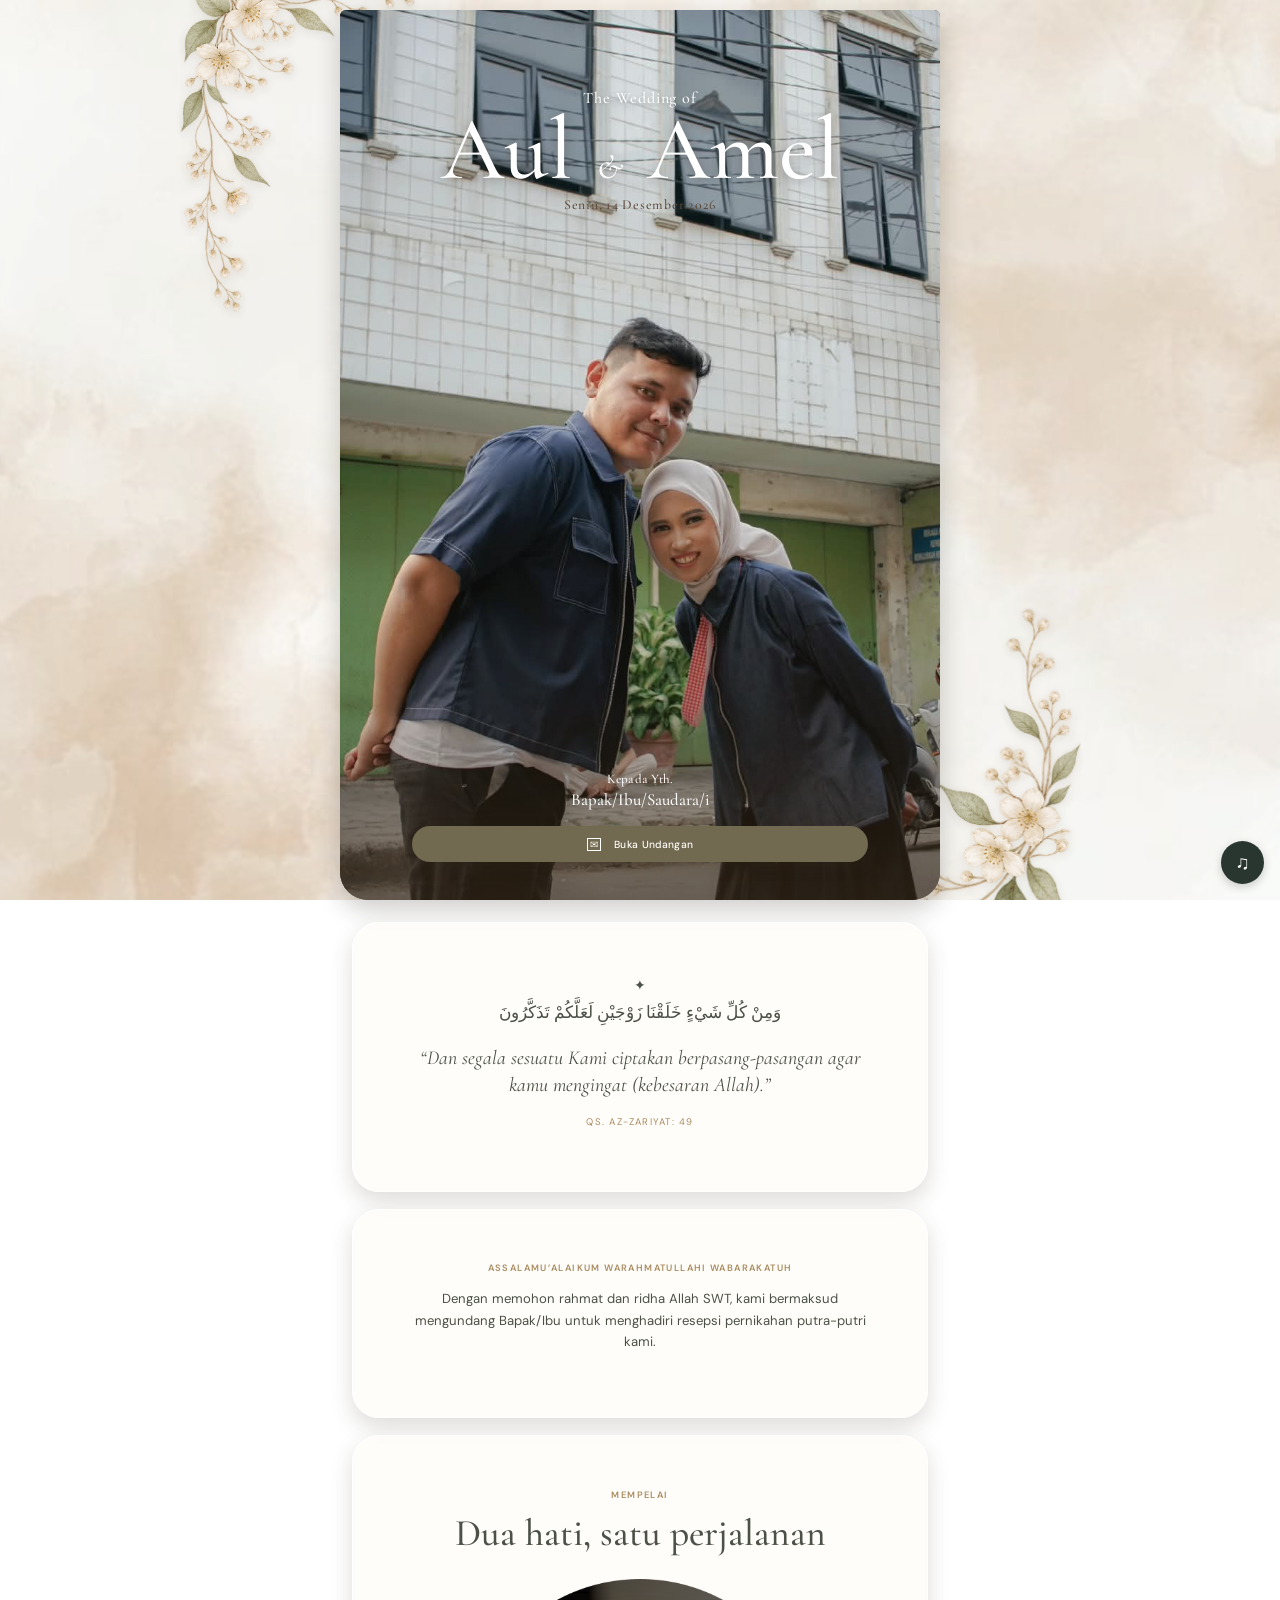
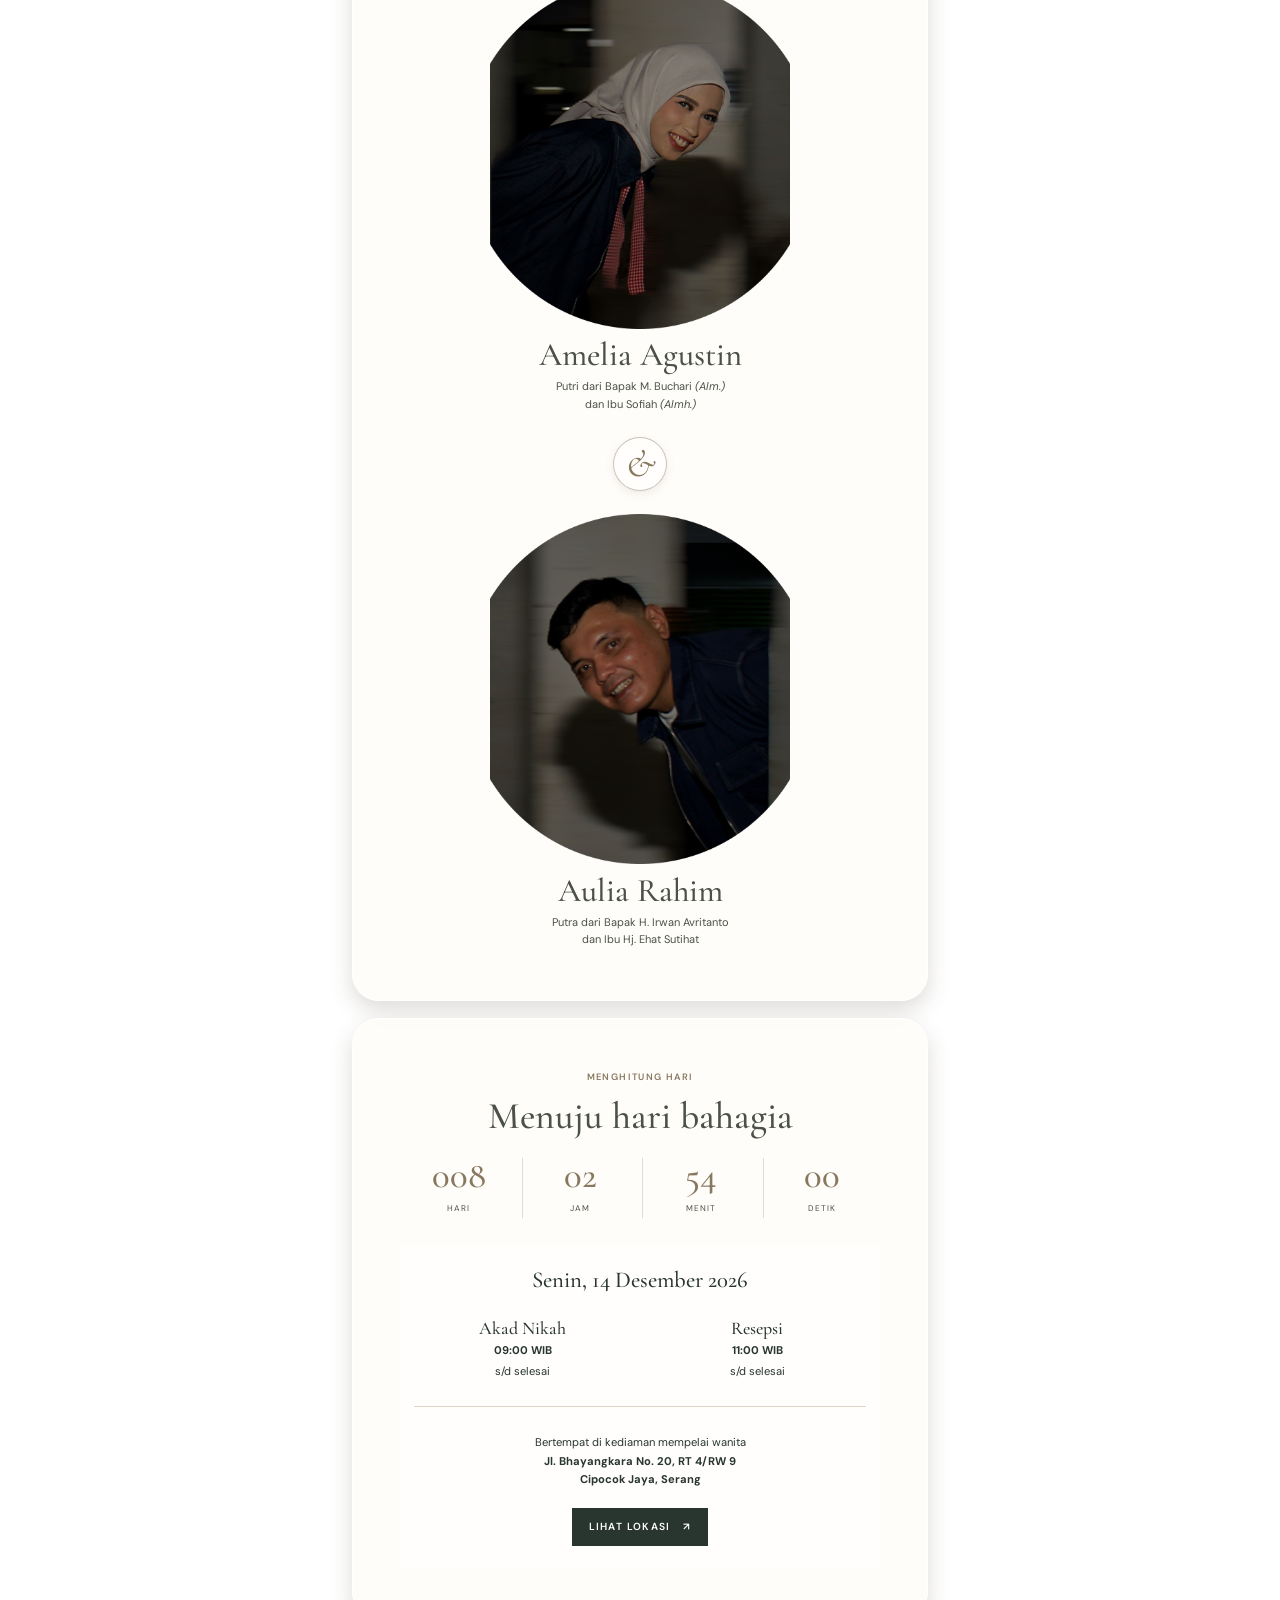
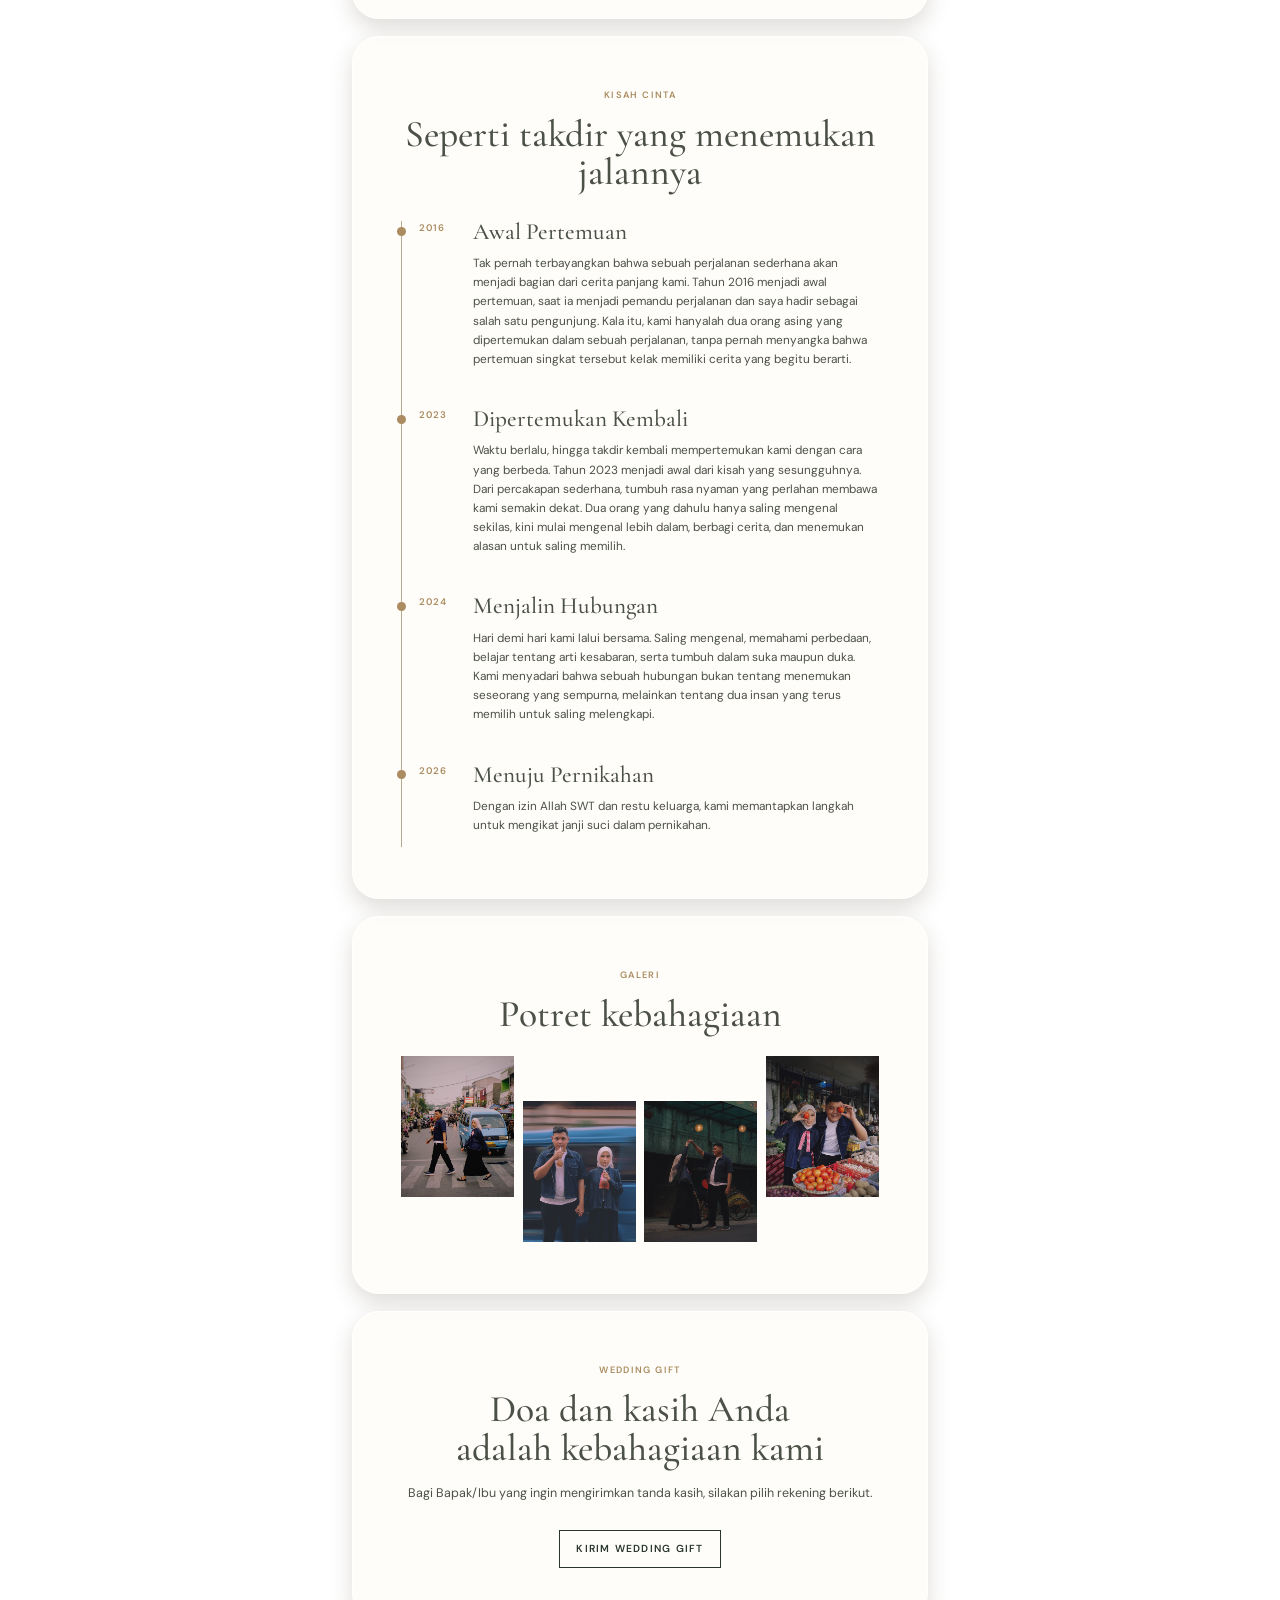
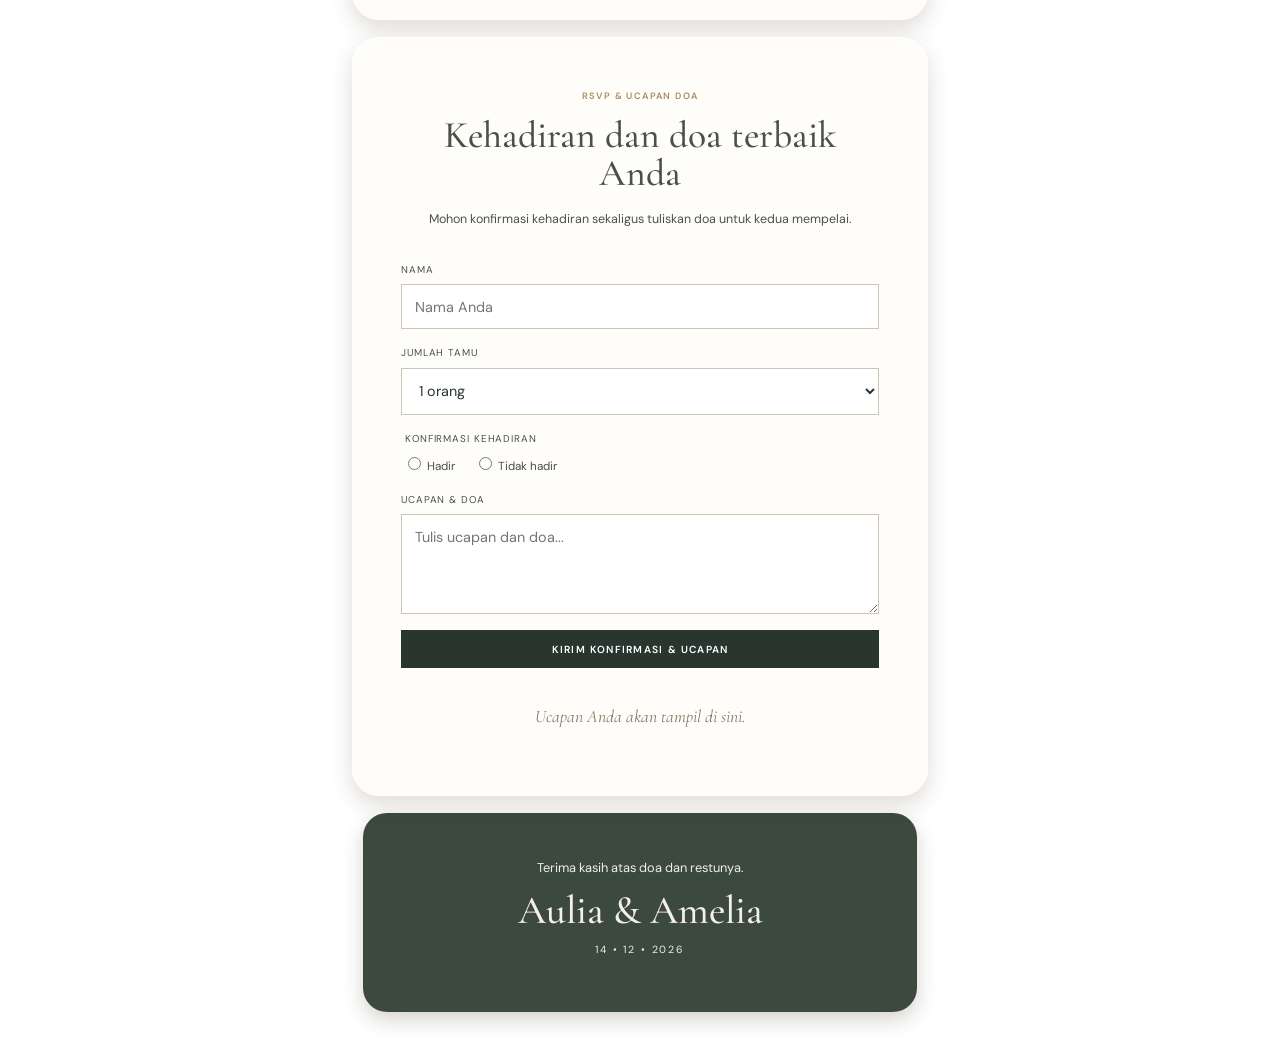
==== commit d2c9f4cd: "Add files via upload" ====
--- a/index.html
+++ b/index.html
@@ -72,7 +72,7 @@
         </div>
       </section>
 
-      <section class="gallery section" id="galeri"><p class="eyebrow">Galeri</p><h2>Potret kebahagiaan</h2><p class="hint">Foto akan segera hadir</p><div class="gallery-grid"><img src="assets/photos/gallery-1.png"><img src="assets/photos/gallery-2.png"><img src="assets/photos/gallery-3.png"><img src="assets/photos/gallery-4.png"></div></section>
+      <section class="gallery section" id="galeri"><p class="eyebrow">Galeri</p><h2>Potret kebahagiaan</h2><div class="gallery-grid"><img src="assets/photos/gallery-1.png"><img src="assets/photos/gallery-2.png"><img src="assets/photos/gallery-3.png"><img src="assets/photos/gallery-4.png"></div></section>
 
       <section class="section gift-section" id="gift"><p class="eyebrow">Wedding Gift</p><h2>Doa dan kasih Anda<br>adalah kebahagiaan kami</h2><p>Bagi Bapak/Ibu yang ingin mengirimkan tanda kasih, silakan pilih rekening berikut.</p><button class="button button-outline" id="showGift">Kirim Wedding Gift</button></section>
 
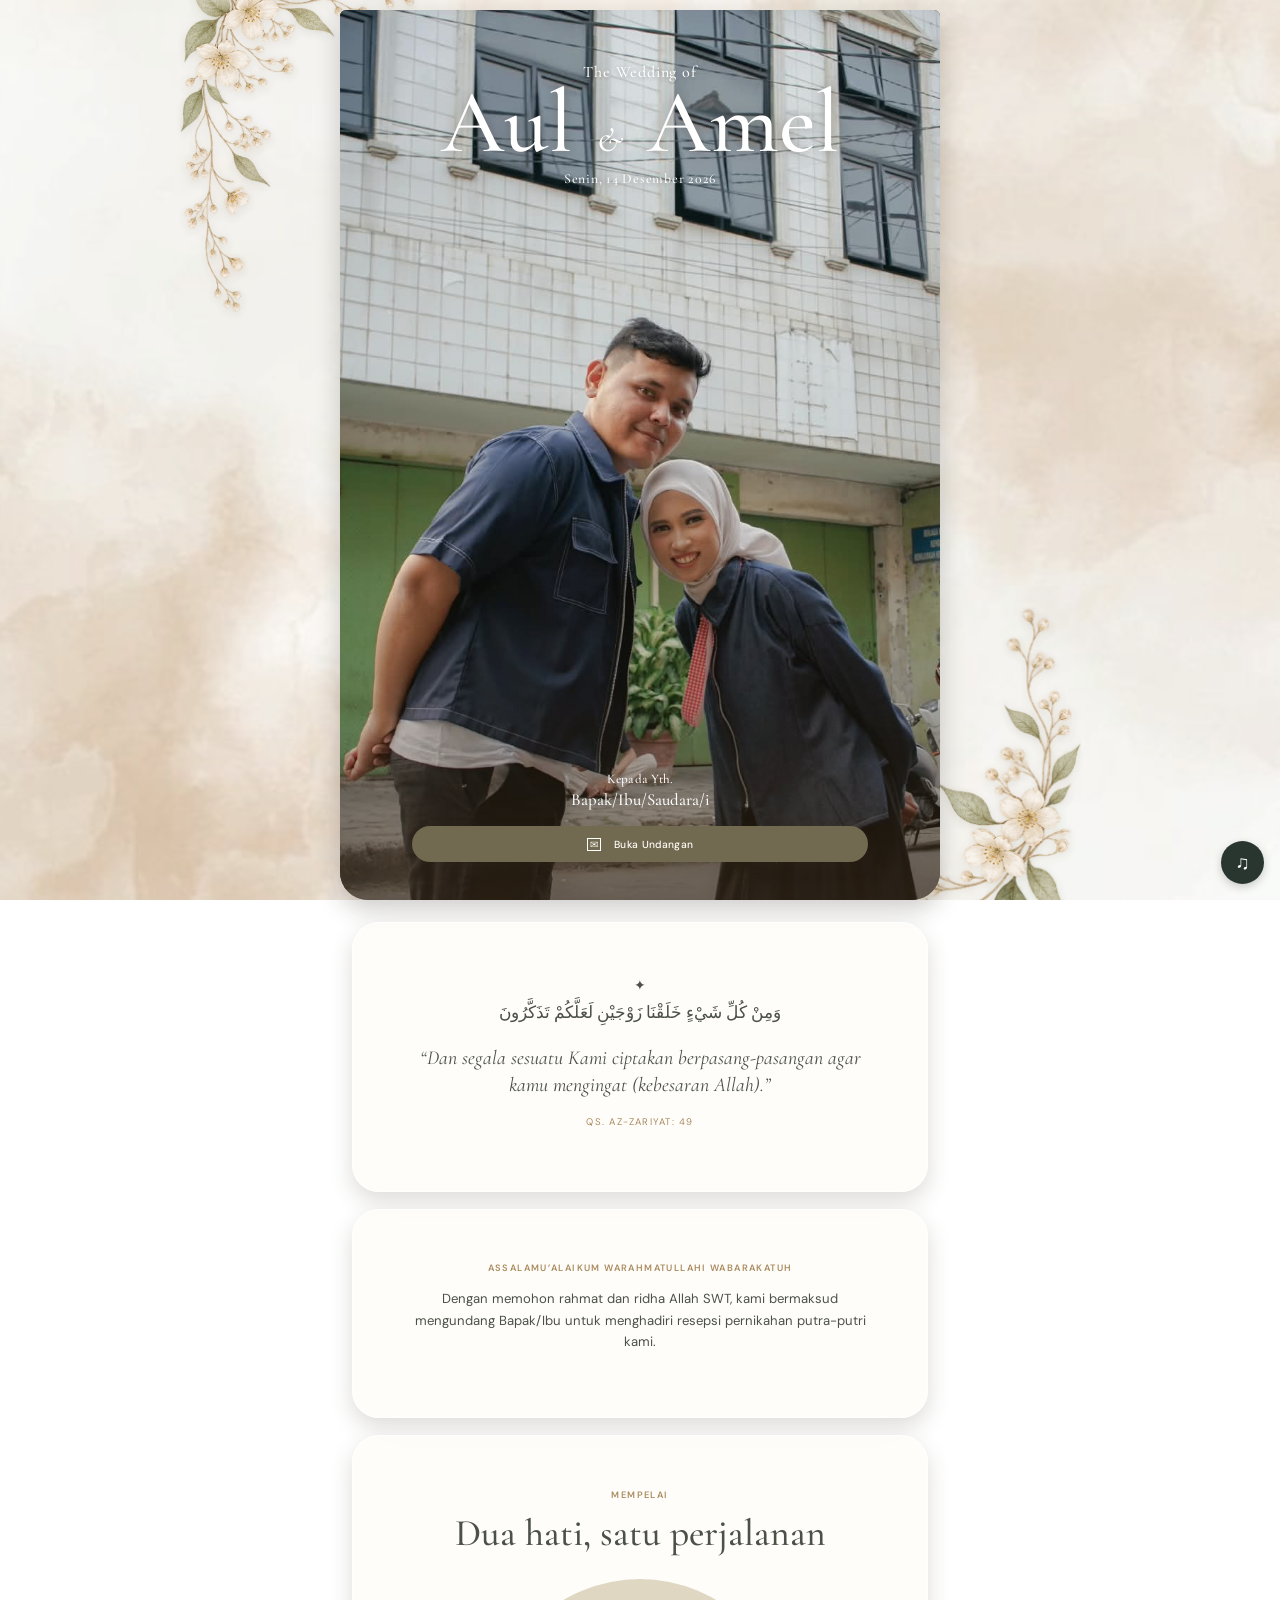
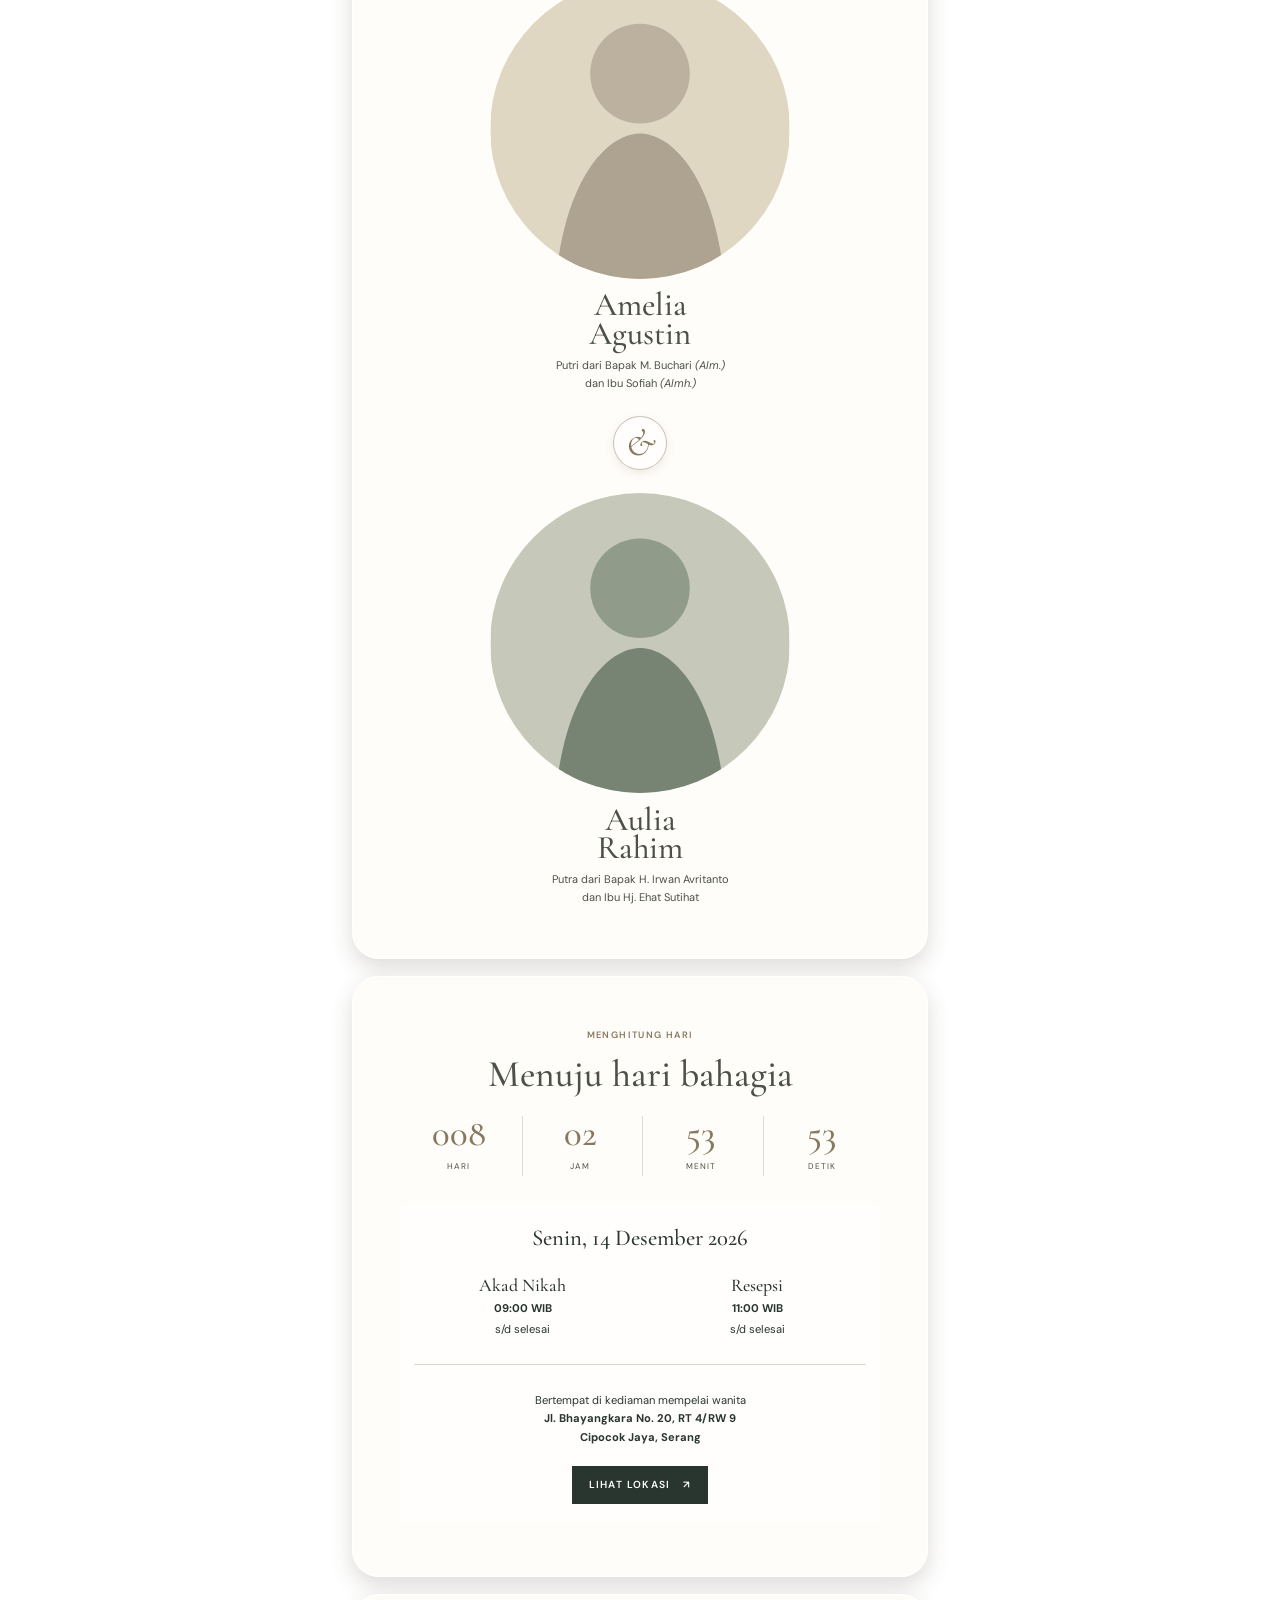
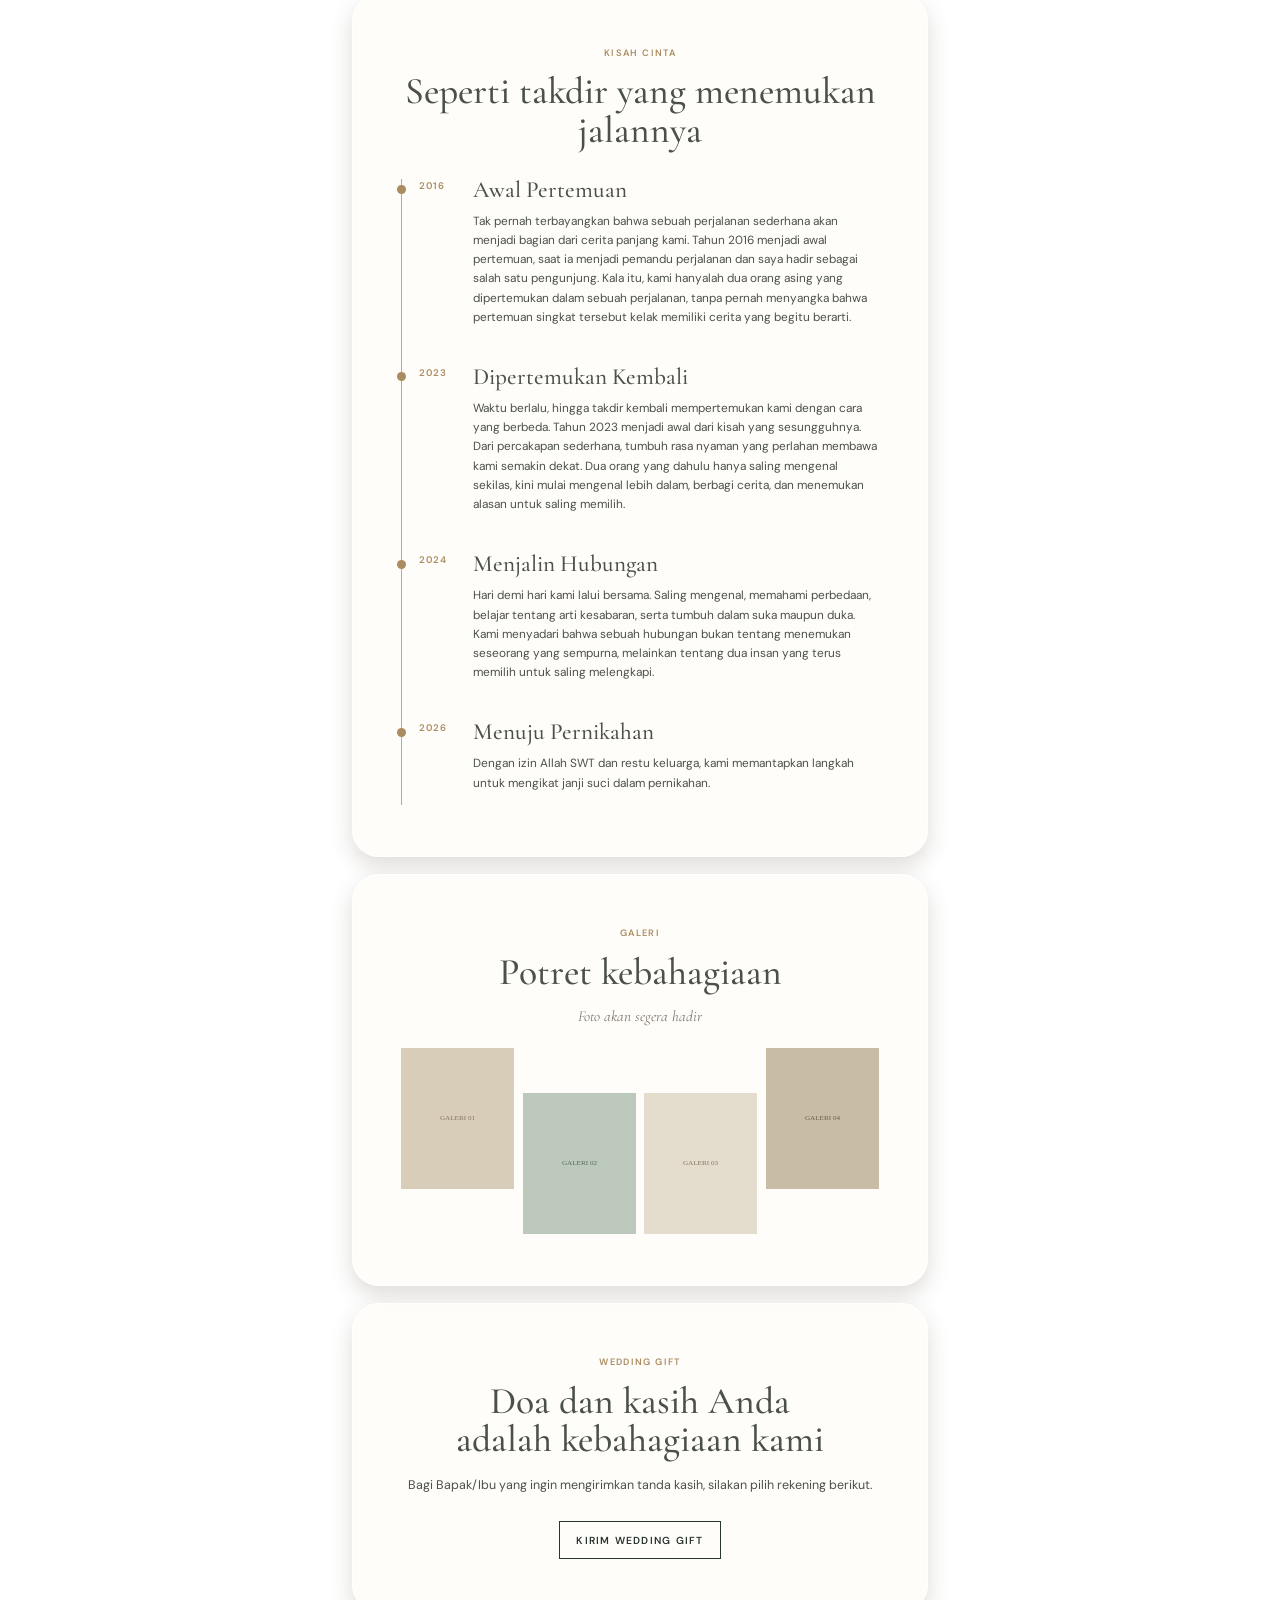
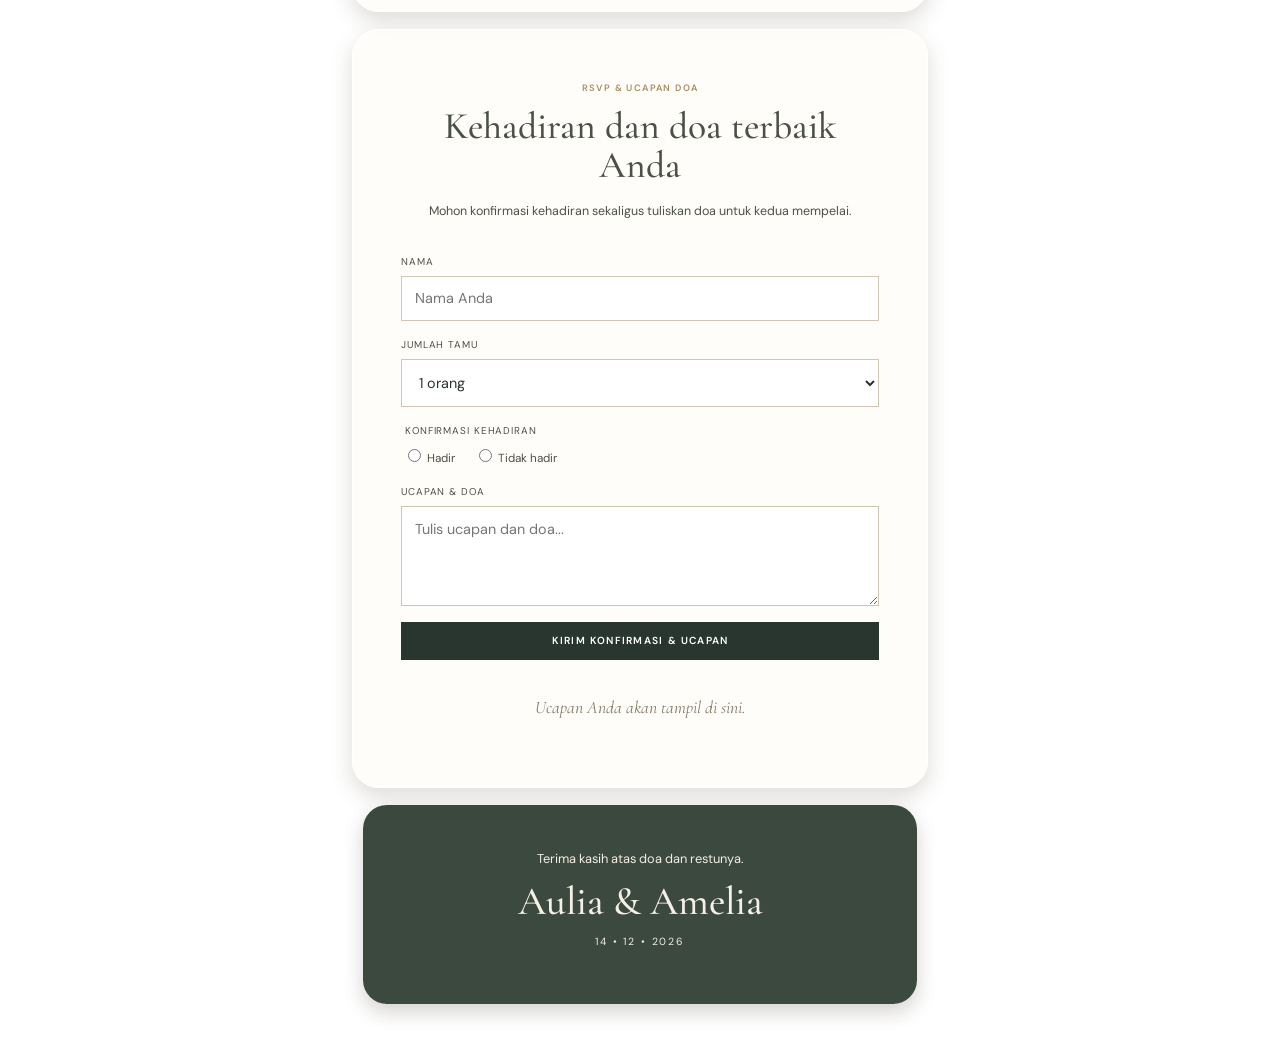
==== commit 5e7d82e4: "Add files via upload" ====
--- a/index.html
+++ b/index.html
@@ -5,6 +5,15 @@
   <meta name="viewport" content="width=device-width, initial-scale=1">
   <meta name="theme-color" content="#334238">
   <meta name="description" content="Undangan pernikahan Aulia Rahim dan Amelia Agustin">
+  <link rel="canonical" href="https://undanganhati.github.io/">
+  <meta property="og:type" content="website">
+  <meta property="og:site_name" content="Undangan Aulia & Amelia">
+  <meta property="og:title" content="Aulia & Amelia — Undangan Pernikahan">
+  <meta property="og:description" content="Senin, 14 Desember 2026. Kami mengundang Anda untuk turut berbagi kebahagiaan.">
+  <meta property="og:url" content="https://undanganhati.github.io/">
+  <meta property="og:image" content="https://undanganhati.github.io/assets/photos/cover-photo-placeholder.jpeg">
+  <meta property="og:image:alt" content="Aulia Rahim dan Amelia Agustin">
+  <meta name="twitter:card" content="summary_large_image">
   <title>Aul & Amel — Undangan Pernikahan</title>
   <link rel="preconnect" href="https://fonts.googleapis.com">
   <link rel="preconnect" href="https://fonts.gstatic.com" crossorigin>
@@ -50,9 +59,9 @@
         <p class="eyebrow">Mempelai</p>
         <h2>Dua hati, satu perjalanan</h2>
         <div class="people">
-          <article class="person"><img src="assets/photos/bride-placeholder.png"><h3>Amelia Agustin</h3><p>Putri dari Bapak M. Buchari <em>(Alm.)</em><br>dan Ibu Sofiah <em>(Almh.)</em></p></article>
+          <article class="person"><img src="assets/photos/bride-placeholder.svg" alt="Placeholder foto Amelia Agustin"><h3>Amelia<br>Agustin</h3><p>Putri dari Bapak M. Buchari <em>(Alm.)</em><br>dan Ibu Sofiah <em>(Almh.)</em></p></article>
           <div class="ampersand">&amp;</div>
-          <article class="person"><img src="assets/photos/groom-placeholder.png"><h3>Aulia Rahim</h3><p>Putra dari Bapak H. Irwan Avritanto<br>dan Ibu Hj. Ehat Sutihat</p></article>
+          <article class="person"><img src="assets/photos/groom-placeholder.svg" alt="Placeholder foto Aulia Rahim"><h3>Aulia<br>Rahim</h3><p>Putra dari Bapak H. Irwan Avritanto<br>dan Ibu Hj. Ehat Sutihat</p></article>
         </div>
       </section>
 
@@ -72,7 +81,7 @@
         </div>
       </section>
 
-      <section class="gallery section" id="galeri"><p class="eyebrow">Galeri</p><h2>Potret kebahagiaan</h2><div class="gallery-grid"><img src="assets/photos/gallery-1.png"><img src="assets/photos/gallery-2.png"><img src="assets/photos/gallery-3.png"><img src="assets/photos/gallery-4.png"></div></section>
+      <section class="gallery section" id="galeri"><p class="eyebrow">Galeri</p><h2>Potret kebahagiaan</h2><p class="hint">Foto akan segera hadir</p><div class="gallery-grid"><img src="assets/photos/gallery-1.svg" alt="Placeholder galeri 1"><img src="assets/photos/gallery-2.svg" alt="Placeholder galeri 2"><img src="assets/photos/gallery-3.svg" alt="Placeholder galeri 3"><img src="assets/photos/gallery-4.svg" alt="Placeholder galeri 4"></div></section>
 
       <section class="section gift-section" id="gift"><p class="eyebrow">Wedding Gift</p><h2>Doa dan kasih Anda<br>adalah kebahagiaan kami</h2><p>Bagi Bapak/Ibu yang ingin mengirimkan tanda kasih, silakan pilih rekening berikut.</p><button class="button button-outline" id="showGift">Kirim Wedding Gift</button></section>
 
--- a/redesign.css
+++ b/redesign.css
@@ -104,7 +104,7 @@
   flex-direction: column;
   width: 100%;
   max-width: 500px;
-  padding: 5rem 1.35rem 2.35rem;
+  padding: 3.35rem 1.35rem 2.35rem;
 }
 
 .cover-kicker {
@@ -125,8 +125,7 @@
 .cover-date {
   font-size: .86rem;
   letter-spacing: .055em;
-  color: #5a4738;
-  text-shadow: 0 1px 8px rgba(255, 255, 255, .55);
+  text-shadow: 0 1px 4px rgba(0, 0, 0, .24);
 }
 
 /* Nama tamu dan tombol didorong otomatis ke bawah cover. */
@@ -202,8 +201,15 @@
 }
 
 .person img {
-  max-height: 310px;
+  display: block;
+  width: min(72vw, 270px);
+  height: min(72vw, 270px);
+  max-height: none;
+  margin: 0 auto;
+  aspect-ratio: 1 / 1;
   object-fit: cover;
+  object-position: center center;
+  border-radius: 50%;
 }
 
 .person h3 {
@@ -335,7 +341,10 @@
 
   .section { padding: 3.2rem 3rem; }
   .person { max-width: 300px; }
-  .person img { max-height: 350px; }
+  .person img {
+    width: 300px;
+    height: 300px;
+  }
 
   .floral-top-left { left: max(calc(50% - 460px), -20px); }
   .floral-bottom-right { right: max(calc(50% - 480px), -20px); }
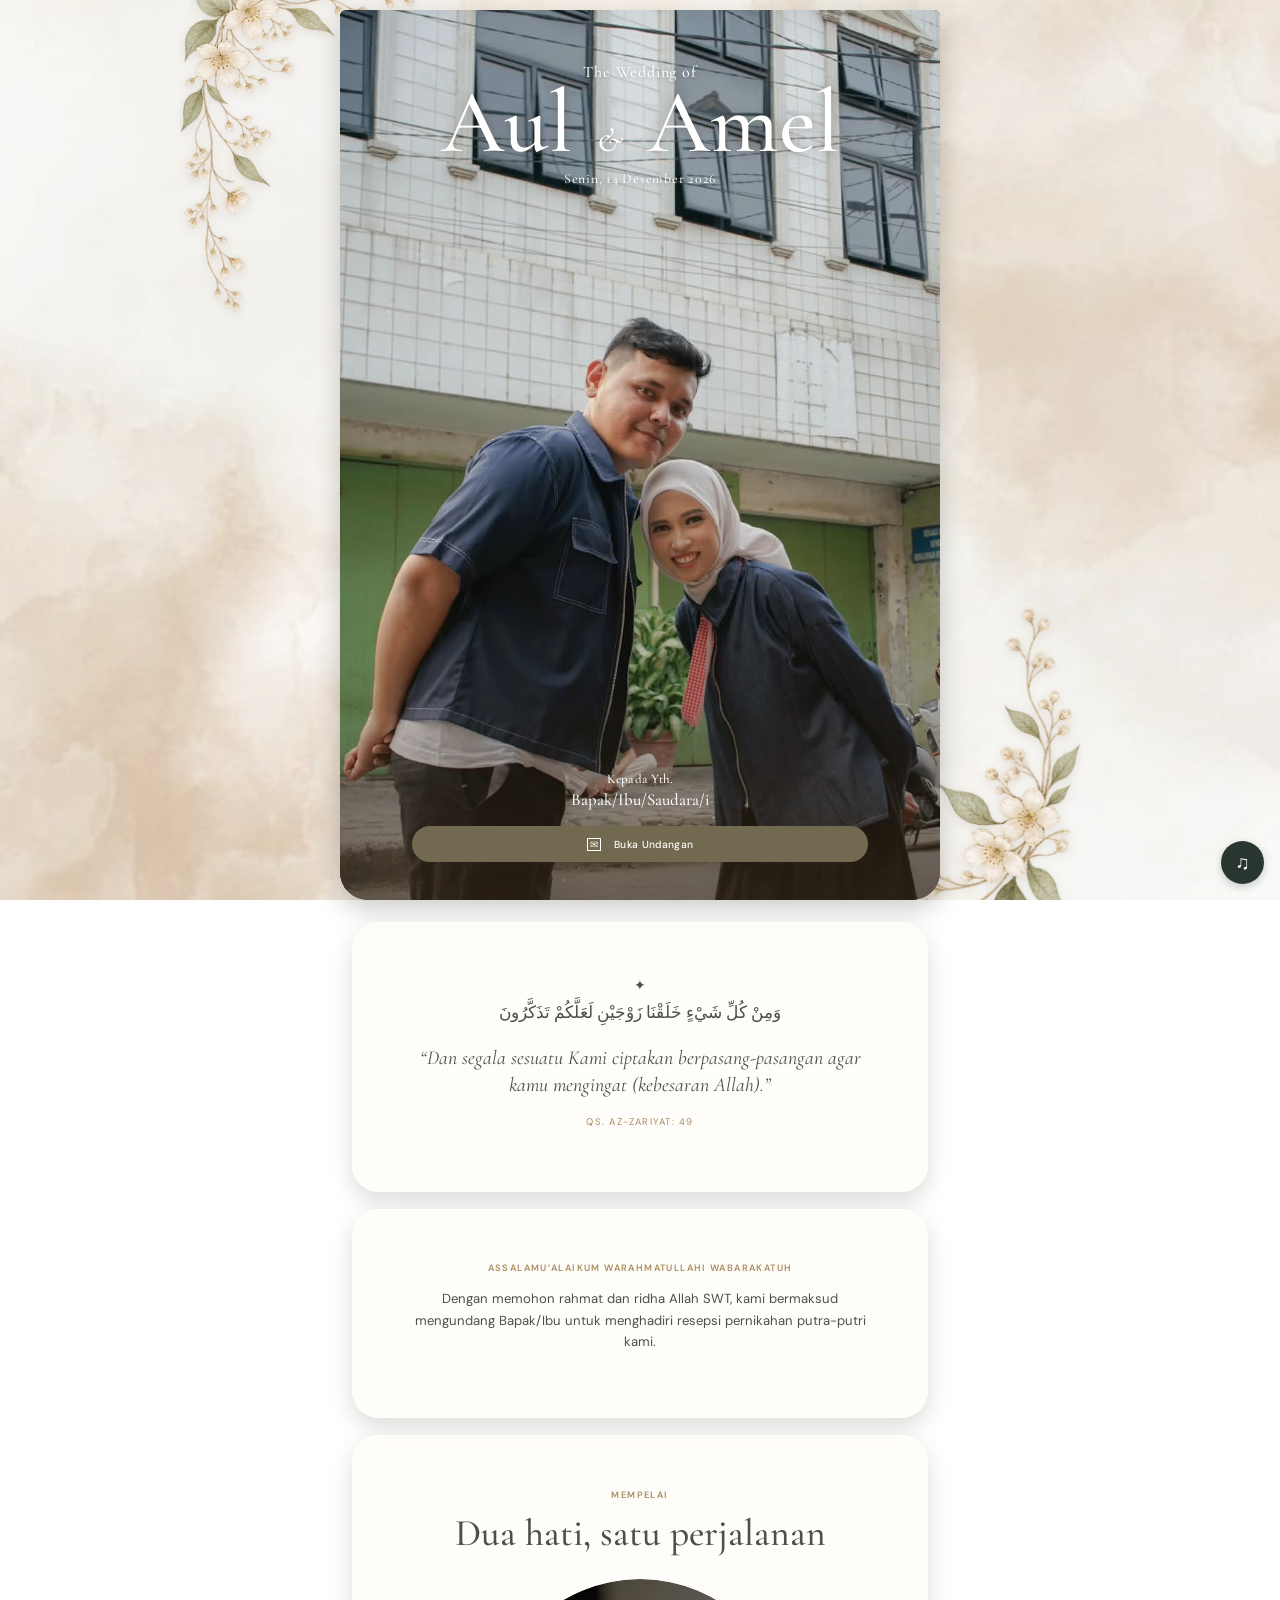
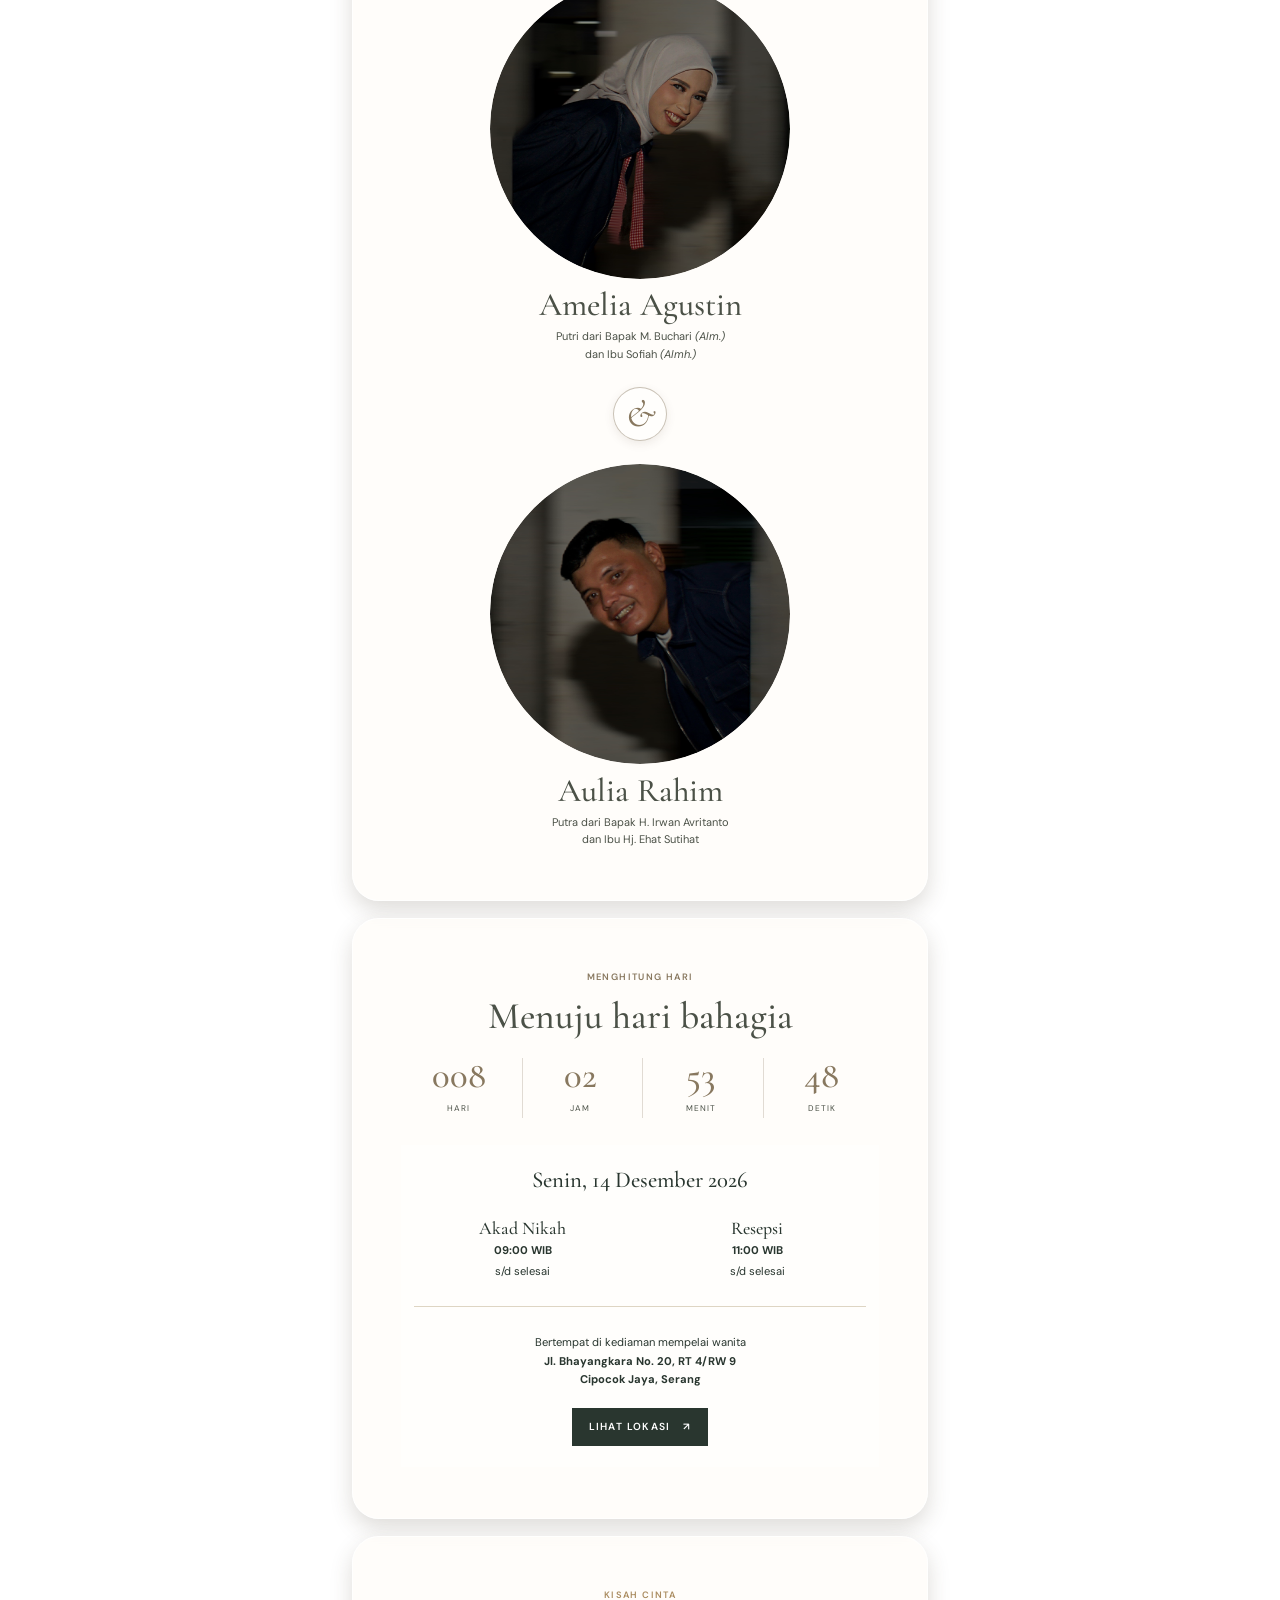
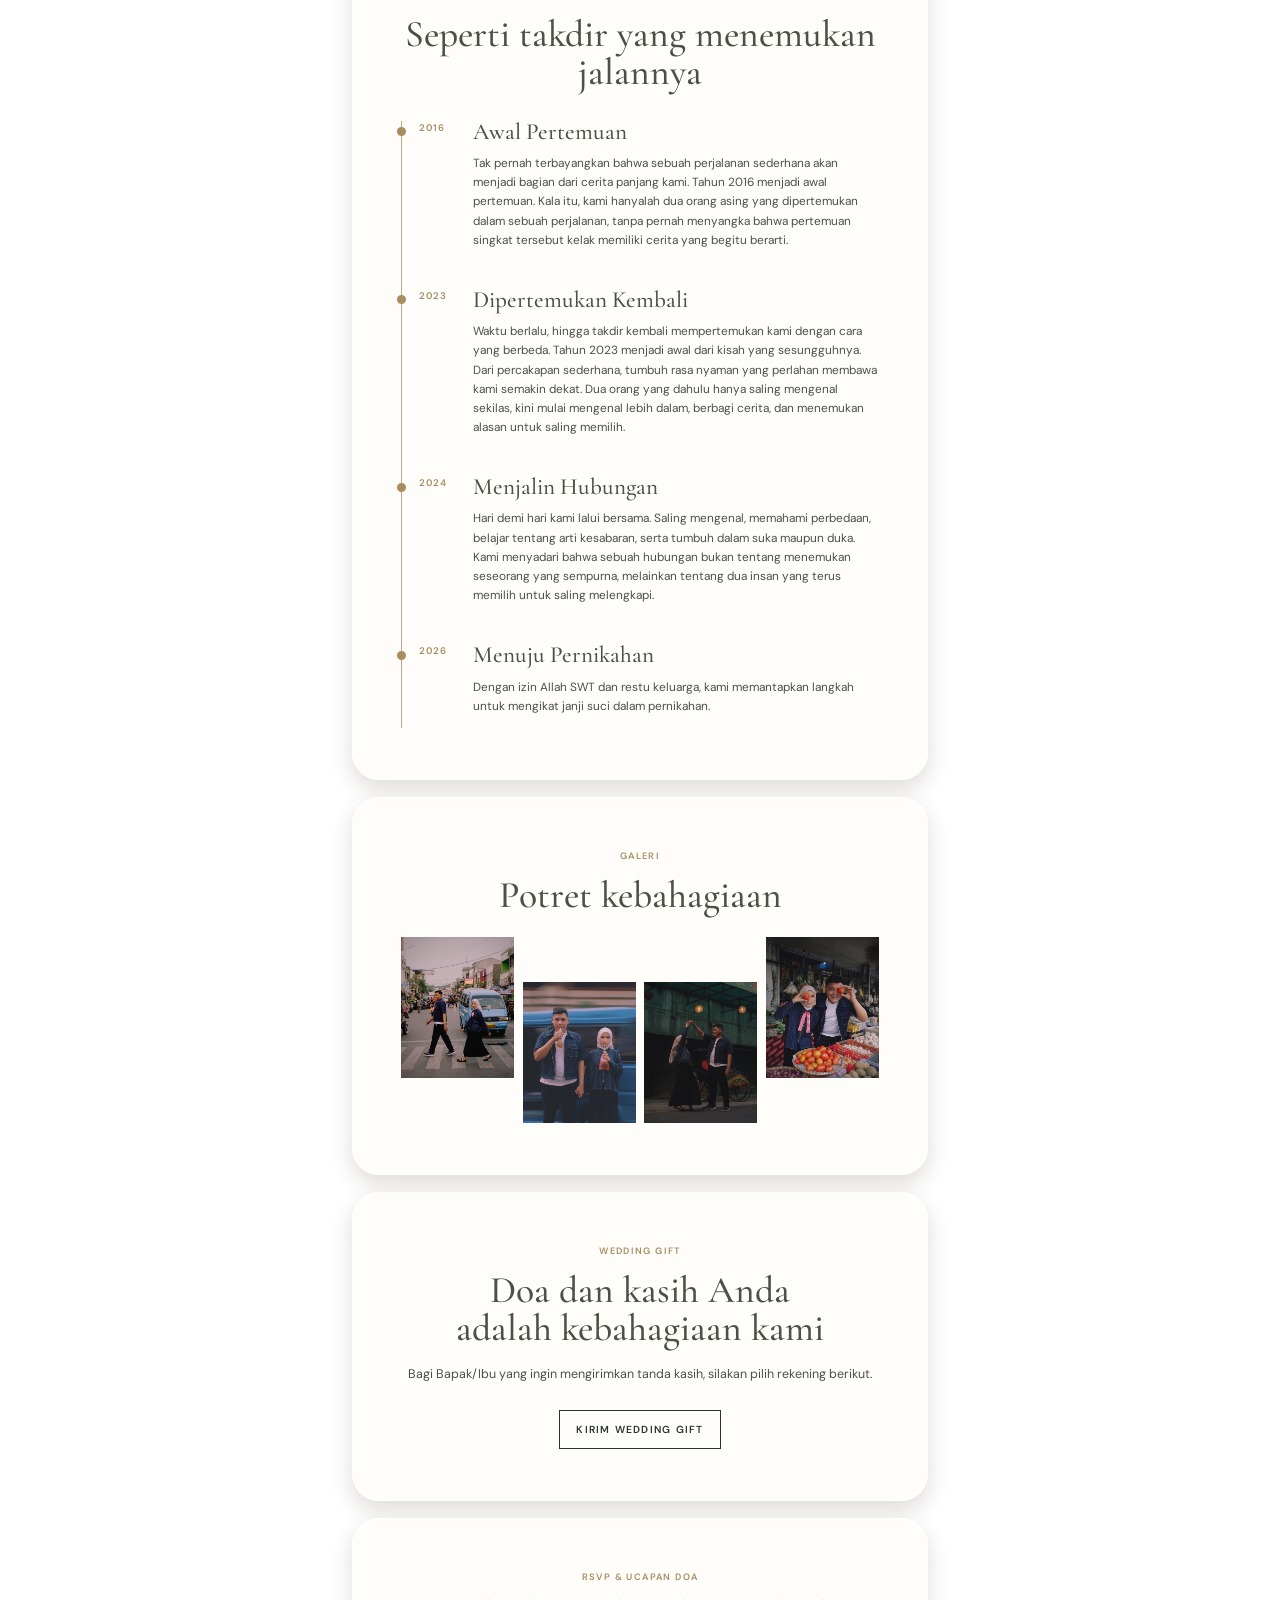
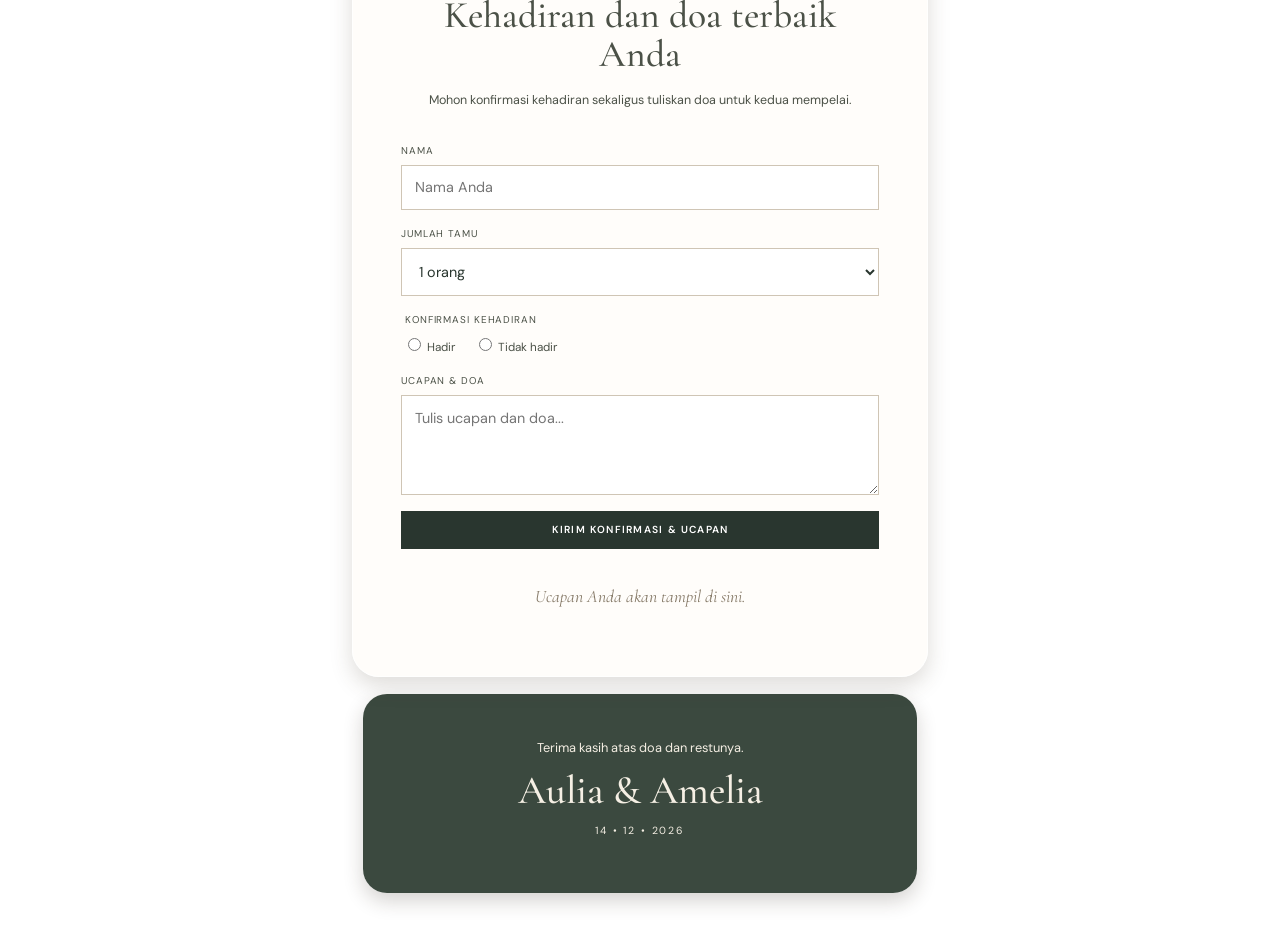
==== commit e9b6d26c: "Add files via upload" ====
--- a/index.html
+++ b/index.html
@@ -59,9 +59,9 @@
         <p class="eyebrow">Mempelai</p>
         <h2>Dua hati, satu perjalanan</h2>
         <div class="people">
-          <article class="person"><img src="assets/photos/bride-placeholder.svg" alt="Placeholder foto Amelia Agustin"><h3>Amelia<br>Agustin</h3><p>Putri dari Bapak M. Buchari <em>(Alm.)</em><br>dan Ibu Sofiah <em>(Almh.)</em></p></article>
+          <article class="person"><img src="assets/photos/bride-placeholder.png"><h3>Amelia Agustin</h3><p>Putri dari Bapak M. Buchari <em>(Alm.)</em><br>dan Ibu Sofiah <em>(Almh.)</em></p></article>
           <div class="ampersand">&amp;</div>
-          <article class="person"><img src="assets/photos/groom-placeholder.svg" alt="Placeholder foto Aulia Rahim"><h3>Aulia<br>Rahim</h3><p>Putra dari Bapak H. Irwan Avritanto<br>dan Ibu Hj. Ehat Sutihat</p></article>
+          <article class="person"><img src="assets/photos/groom-placeholder.png"><h3>Aulia Rahim</h3><p>Putra dari Bapak H. Irwan Avritanto<br>dan Ibu Hj. Ehat Sutihat</p></article>
         </div>
       </section>
 
@@ -74,14 +74,14 @@
       <section class="story section" id="kisah">
         <p class="eyebrow">Kisah Cinta</p><h2>Seperti takdir yang menemukan jalannya</h2>
         <div class="timeline">
-          <article><span>2016</span><div><h3>Awal Pertemuan</h3><p>Tak pernah terbayangkan bahwa sebuah perjalanan sederhana akan menjadi bagian dari cerita panjang kami. Tahun 2016 menjadi awal pertemuan, saat ia menjadi pemandu perjalanan dan saya hadir sebagai salah satu pengunjung. Kala itu, kami hanyalah dua orang asing yang dipertemukan dalam sebuah perjalanan, tanpa pernah menyangka bahwa pertemuan singkat tersebut kelak memiliki cerita yang begitu berarti.</p></div></article>
+          <article><span>2016</span><div><h3>Awal Pertemuan</h3><p>Tak pernah terbayangkan bahwa sebuah perjalanan sederhana akan menjadi bagian dari cerita panjang kami. Tahun 2016 menjadi awal pertemuan. Kala itu, kami hanyalah dua orang asing yang dipertemukan dalam sebuah perjalanan, tanpa pernah menyangka bahwa pertemuan singkat tersebut kelak memiliki cerita yang begitu berarti.</p></div></article>
           <article><span>2023</span><div><h3>Dipertemukan Kembali</h3><p>Waktu berlalu, hingga takdir kembali mempertemukan kami dengan cara yang berbeda. Tahun 2023 menjadi awal dari kisah yang sesungguhnya. Dari percakapan sederhana, tumbuh rasa nyaman yang perlahan membawa kami semakin dekat. Dua orang yang dahulu hanya saling mengenal sekilas, kini mulai mengenal lebih dalam, berbagi cerita, dan menemukan alasan untuk saling memilih.</p></div></article>
           <article><span>2024</span><div><h3>Menjalin Hubungan</h3><p>Hari demi hari kami lalui bersama. Saling mengenal, memahami perbedaan, belajar tentang arti kesabaran, serta tumbuh dalam suka maupun duka. Kami menyadari bahwa sebuah hubungan bukan tentang menemukan seseorang yang sempurna, melainkan tentang dua insan yang terus memilih untuk saling melengkapi.</p></div></article>
           <article><span>2026</span><div><h3>Menuju Pernikahan</h3><p>Dengan izin Allah SWT dan restu keluarga, kami memantapkan langkah untuk mengikat janji suci dalam pernikahan.</p></div></article>
         </div>
       </section>
 
-      <section class="gallery section" id="galeri"><p class="eyebrow">Galeri</p><h2>Potret kebahagiaan</h2><p class="hint">Foto akan segera hadir</p><div class="gallery-grid"><img src="assets/photos/gallery-1.svg" alt="Placeholder galeri 1"><img src="assets/photos/gallery-2.svg" alt="Placeholder galeri 2"><img src="assets/photos/gallery-3.svg" alt="Placeholder galeri 3"><img src="assets/photos/gallery-4.svg" alt="Placeholder galeri 4"></div></section>
+      <section class="gallery section" id="galeri"><p class="eyebrow">Galeri</p><h2>Potret kebahagiaan</h2><div class="gallery-grid"><img src="assets/photos/gallery-1.png"><img src="assets/photos/gallery-2.png"><img src="assets/photos/gallery-3.png"><img src="assets/photos/gallery-4.png"></div></section>
 
       <section class="section gift-section" id="gift"><p class="eyebrow">Wedding Gift</p><h2>Doa dan kasih Anda<br>adalah kebahagiaan kami</h2><p>Bagi Bapak/Ibu yang ingin mengirimkan tanda kasih, silakan pilih rekening berikut.</p><button class="button button-outline" id="showGift">Kirim Wedding Gift</button></section>
 
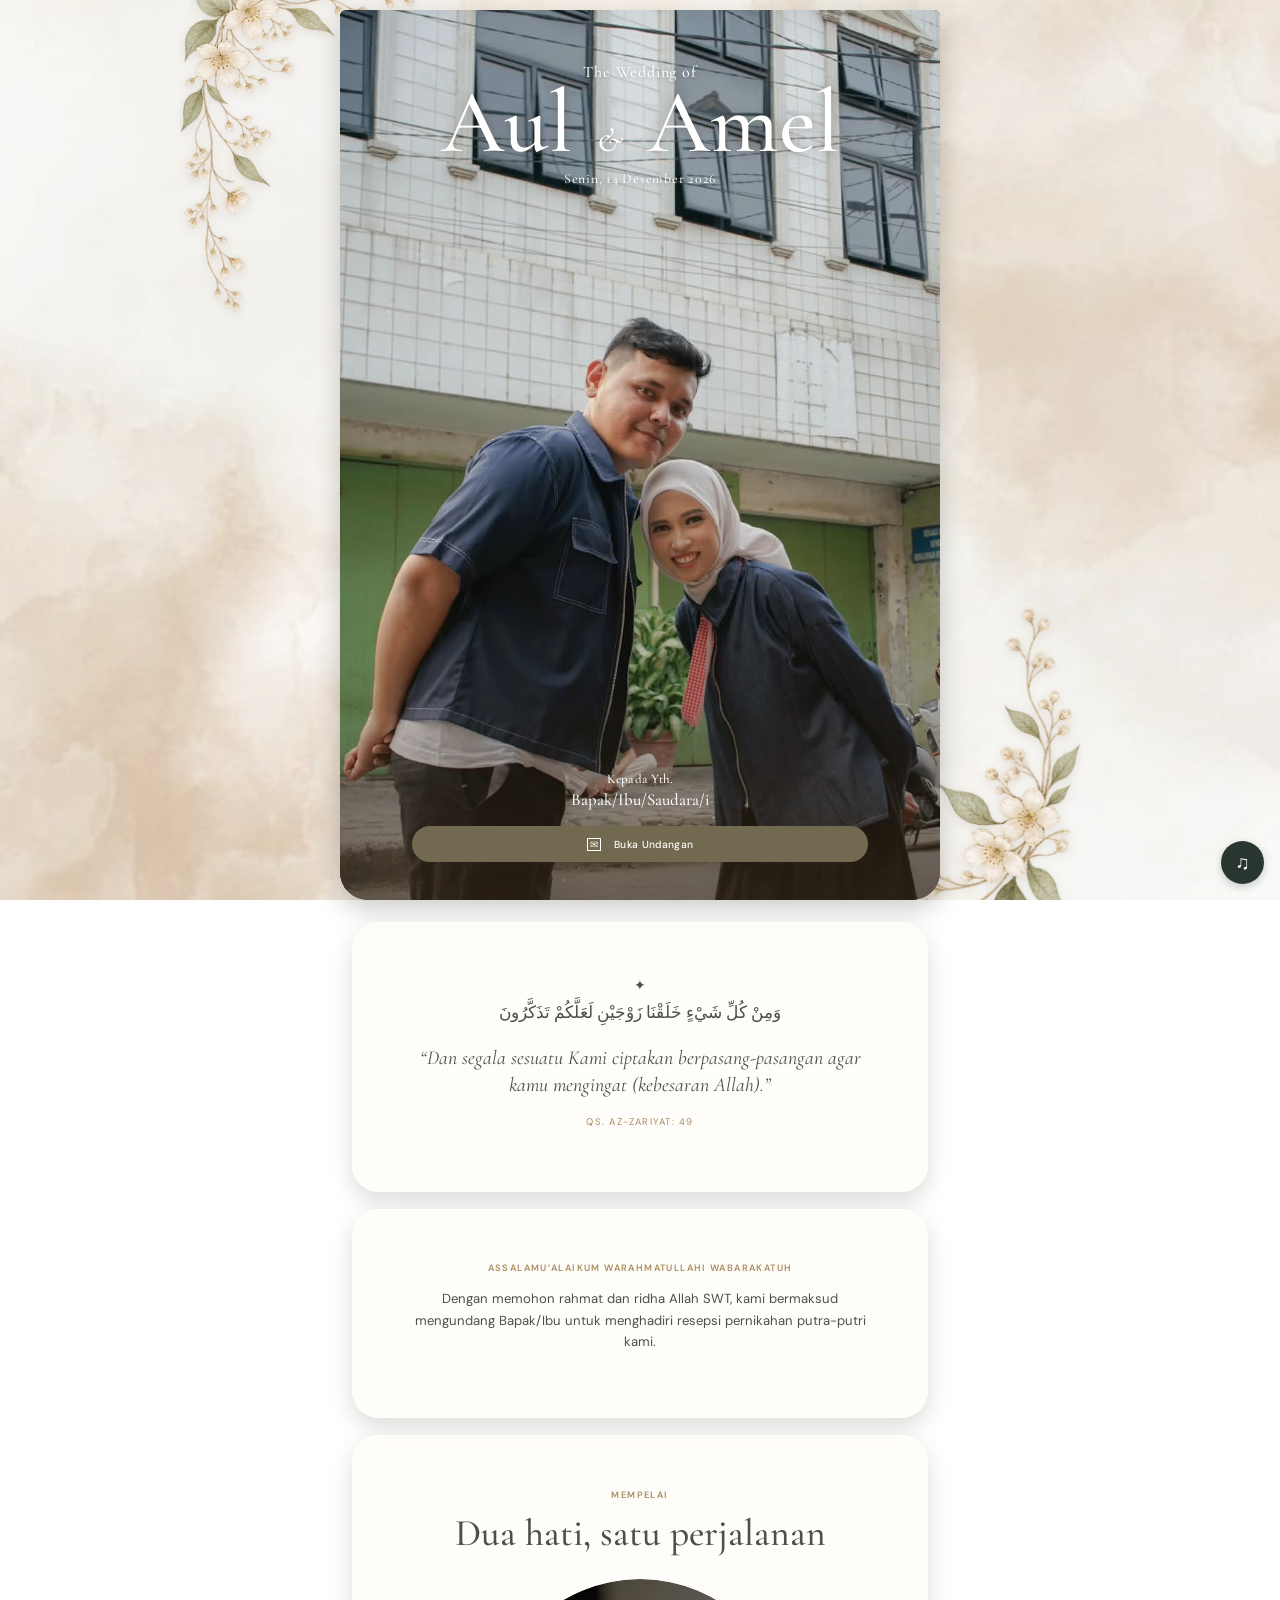
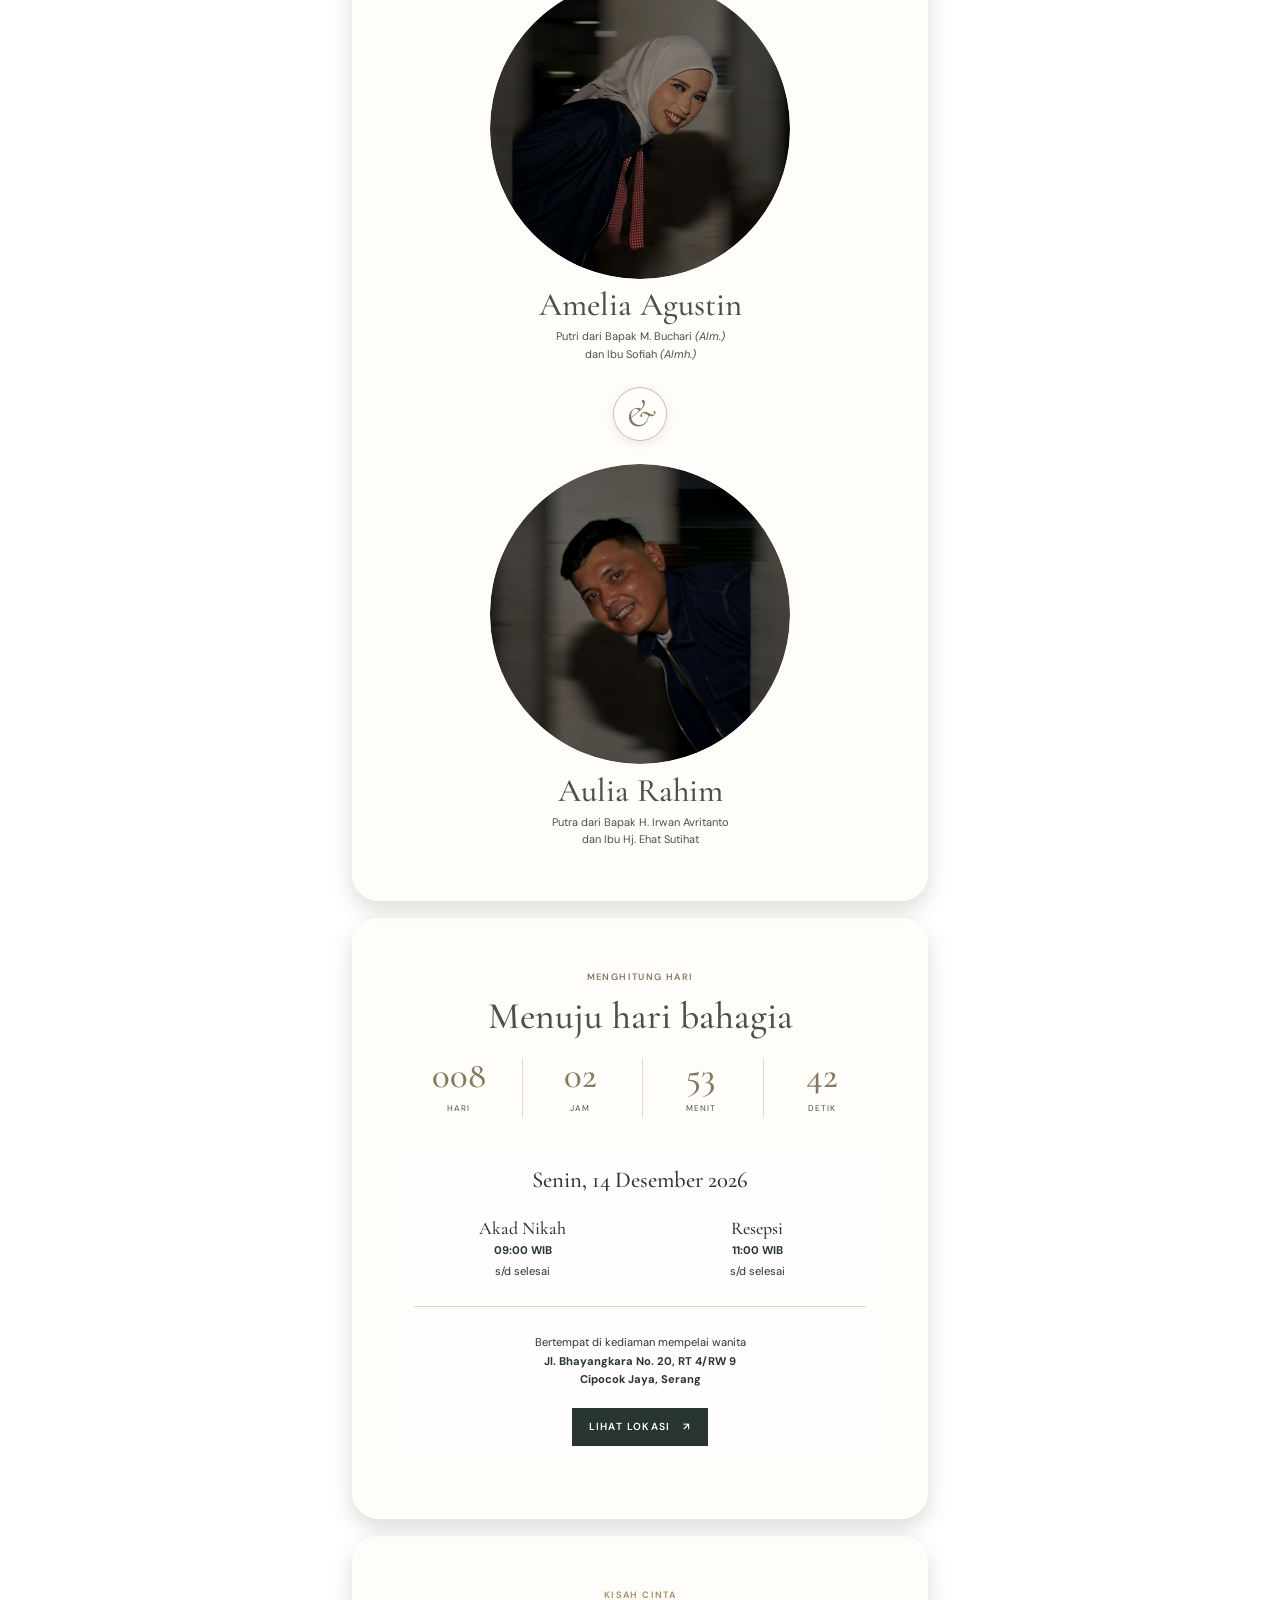
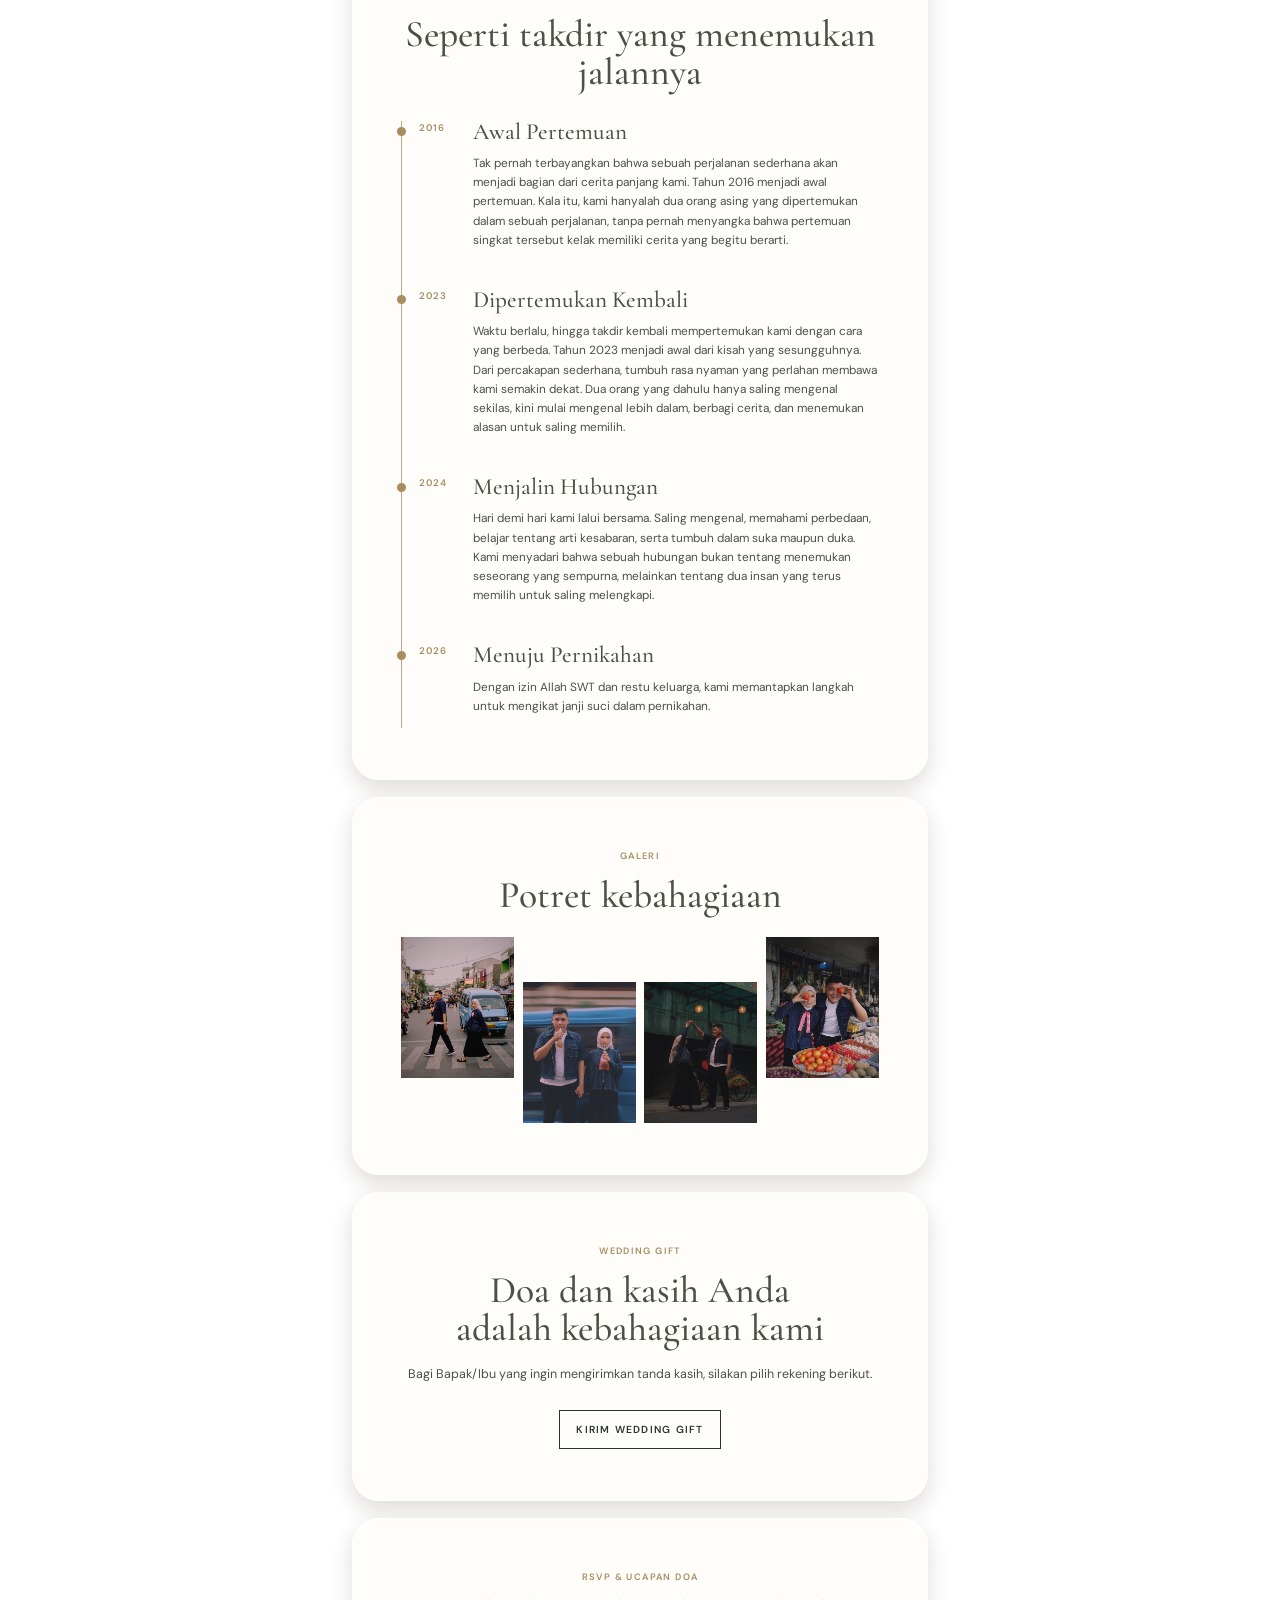
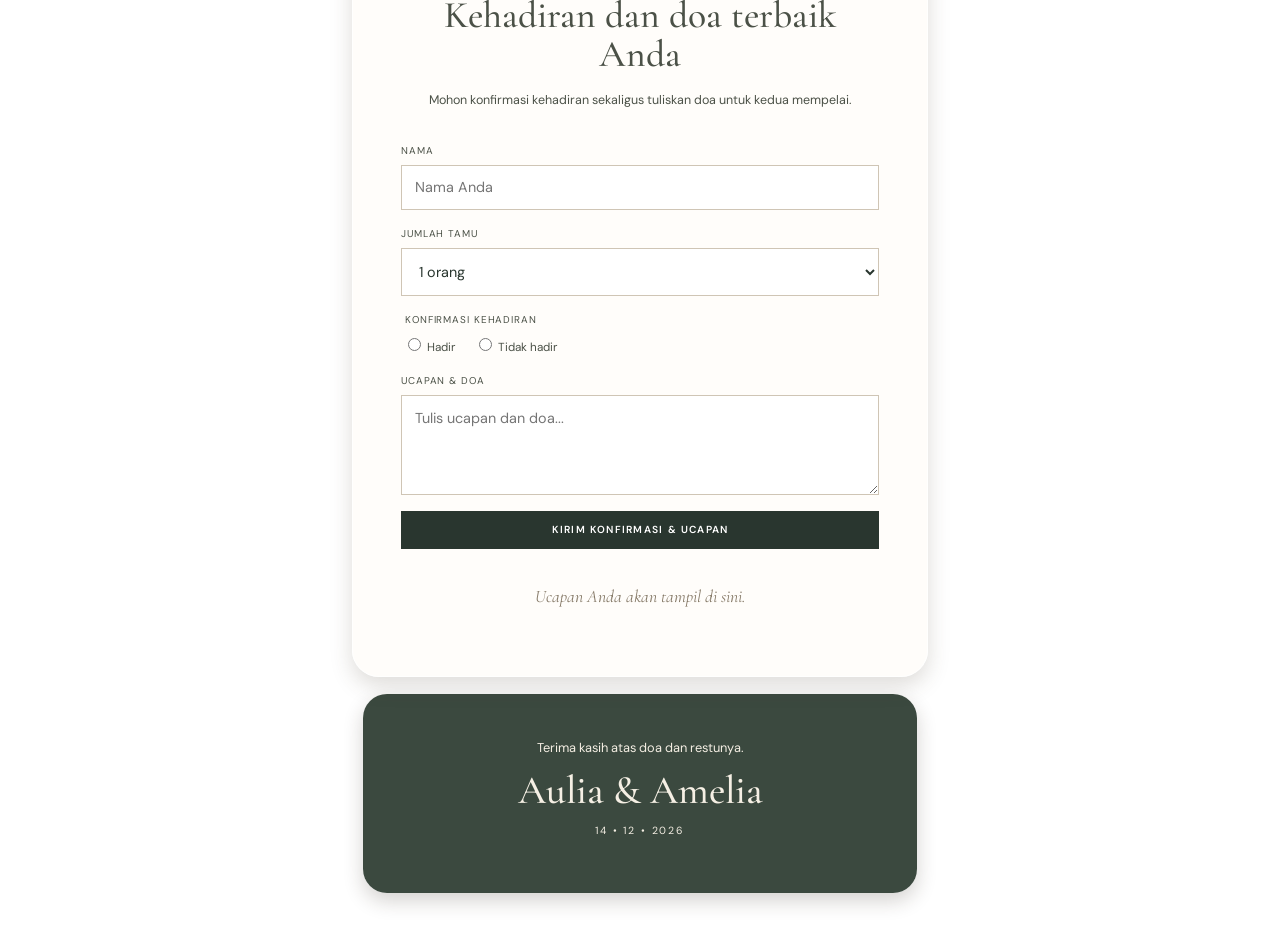
==== commit 2c0850c4: "Add files via upload" ====
--- a/index.html
+++ b/index.html
@@ -8,7 +8,7 @@
   <link rel="canonical" href="https://undanganhati.github.io/">
   <meta property="og:type" content="website">
   <meta property="og:site_name" content="Undangan Aulia & Amelia">
-  <meta property="og:title" content="Aulia & Amelia — Undangan Pernikahan">
+  <meta property="og:title" content="Aul & Amel — Undangan Pernikahan">
   <meta property="og:description" content="Senin, 14 Desember 2026. Kami mengundang Anda untuk turut berbagi kebahagiaan.">
   <meta property="og:url" content="https://undanganhati.github.io/">
   <meta property="og:image" content="https://undanganhati.github.io/assets/photos/cover-photo-placeholder.jpeg">
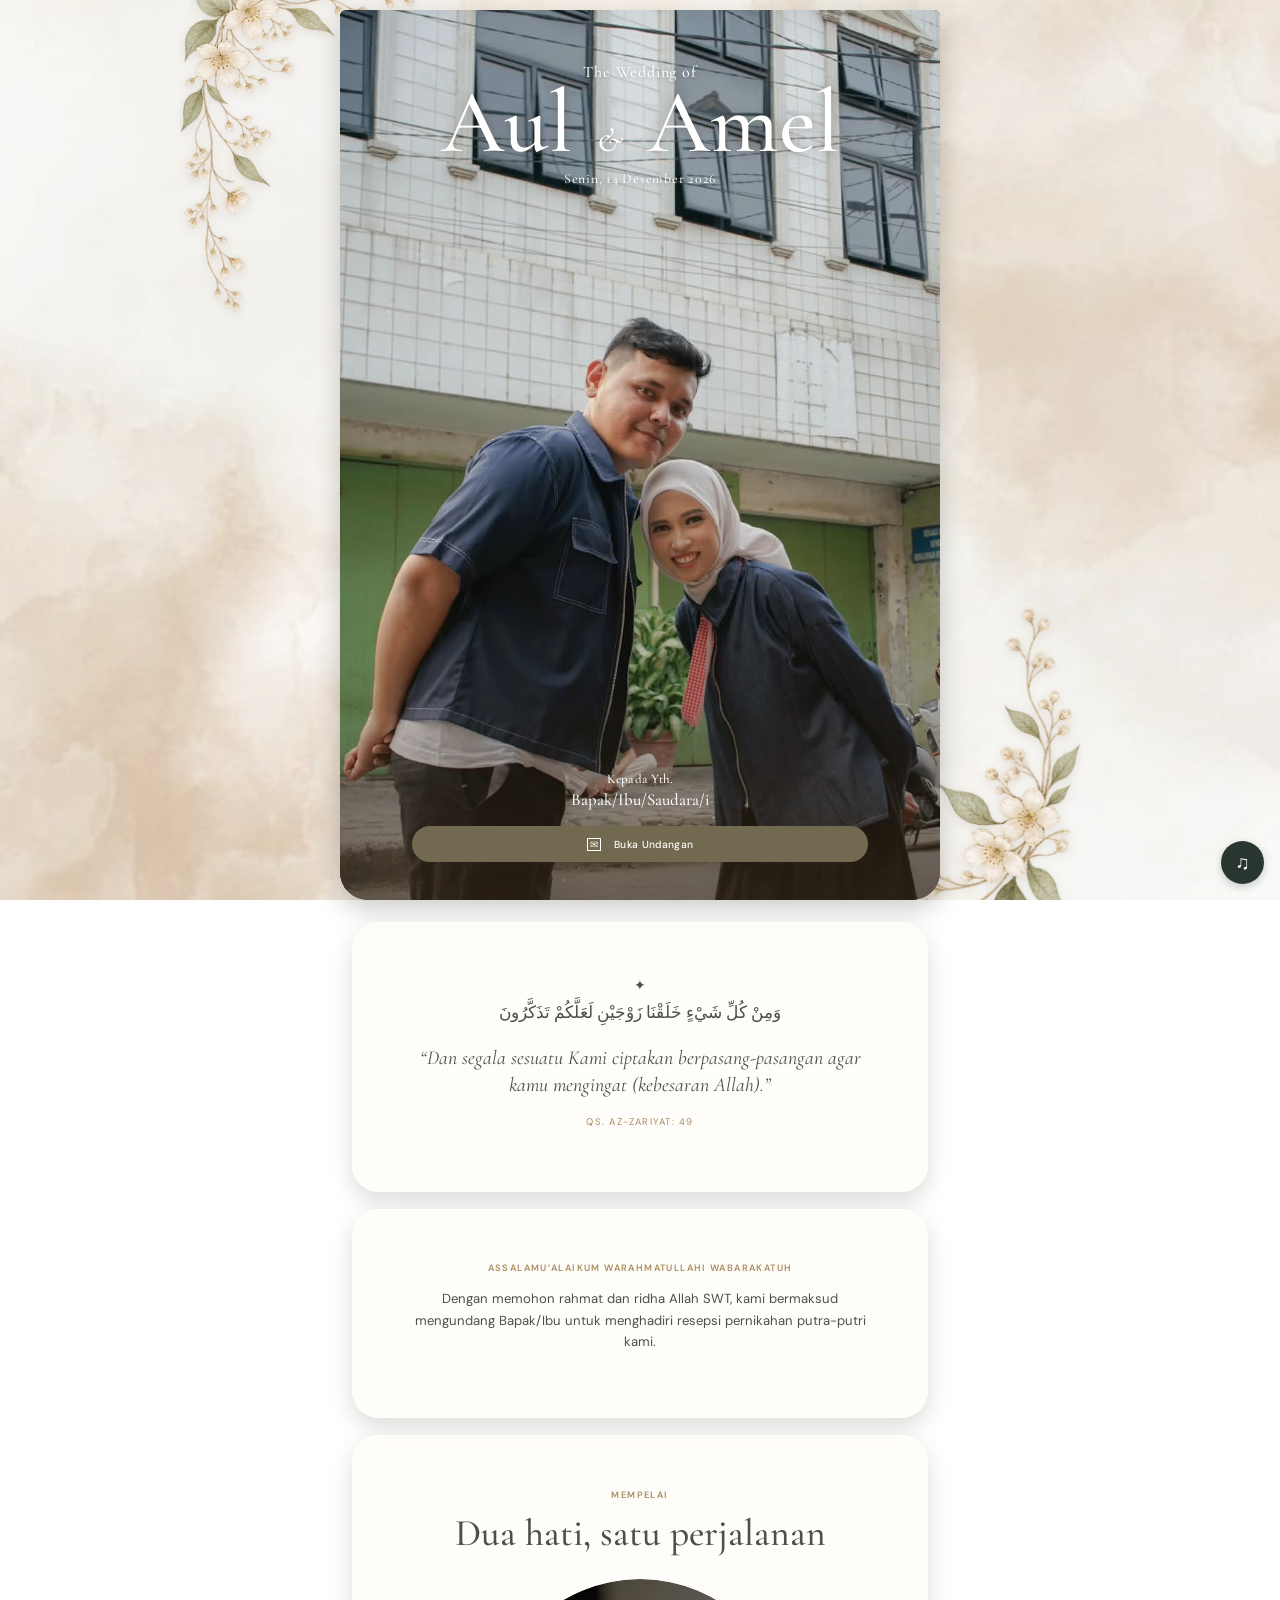
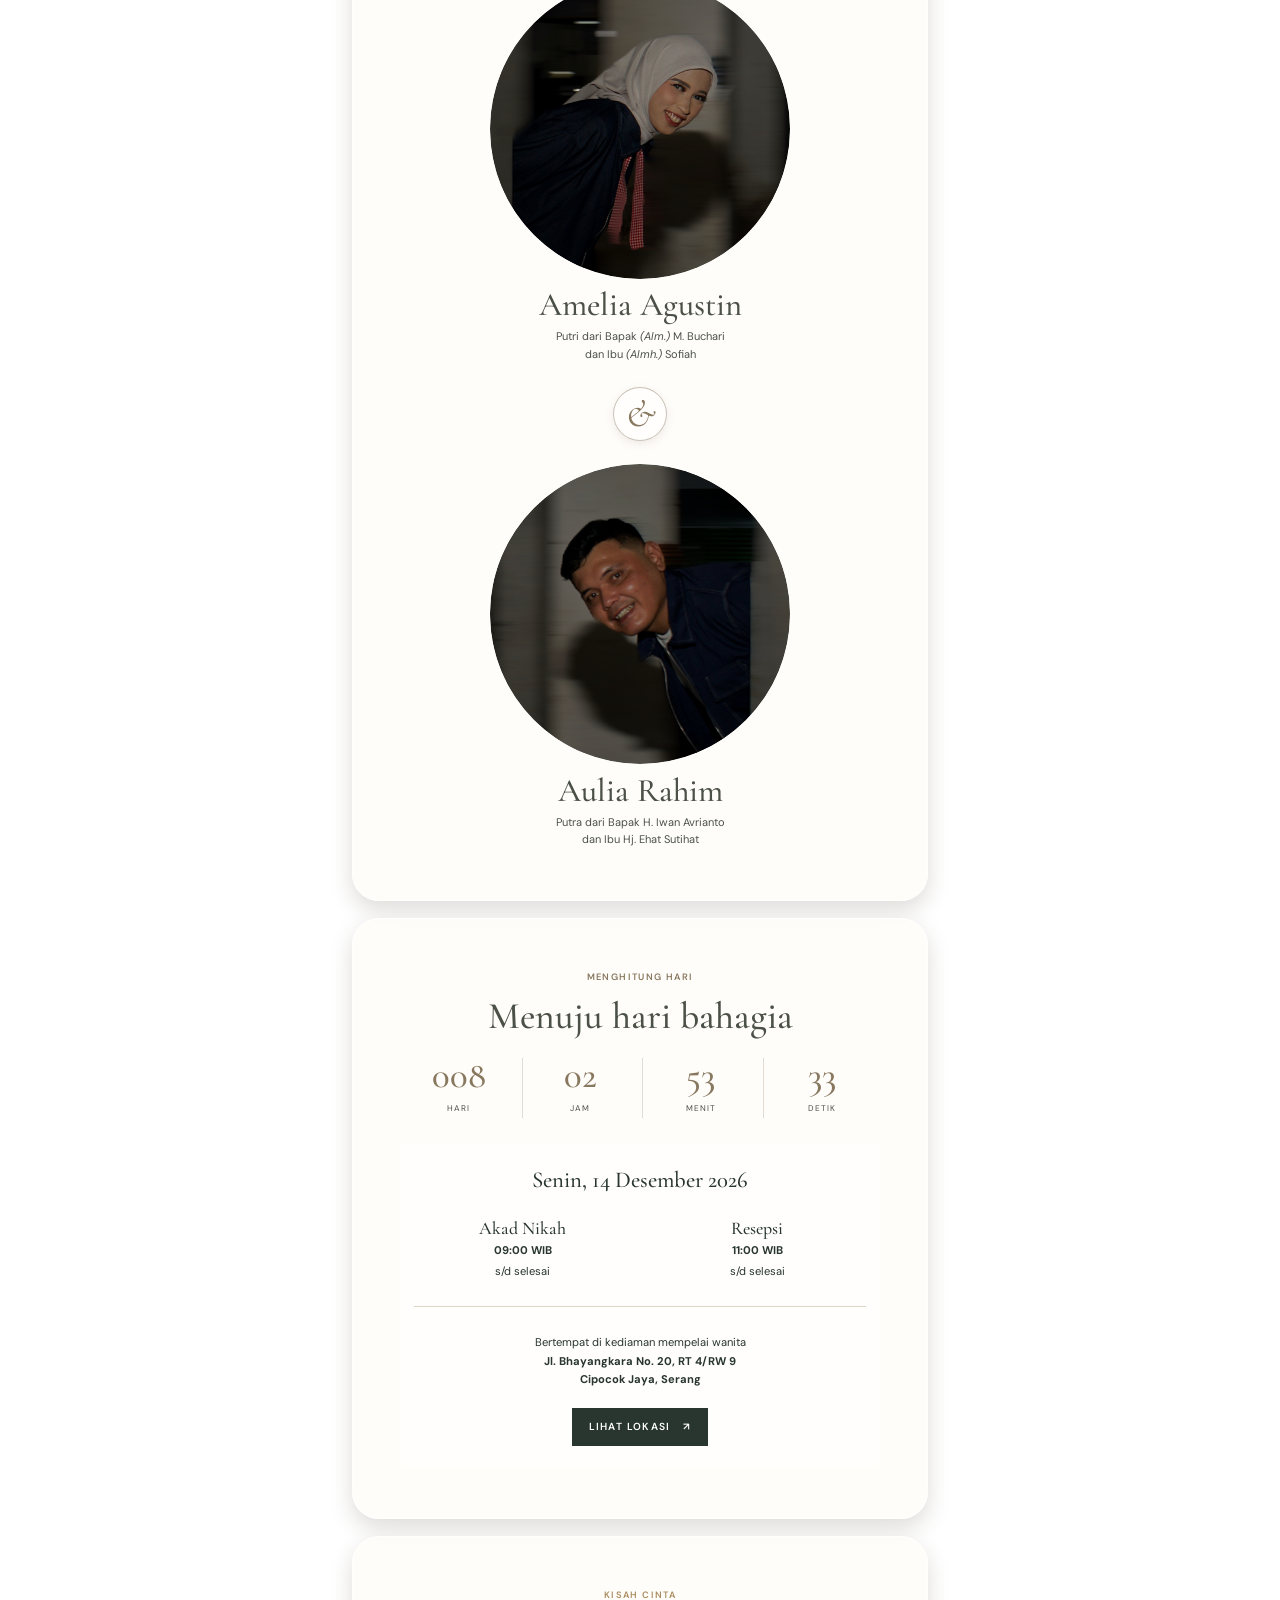
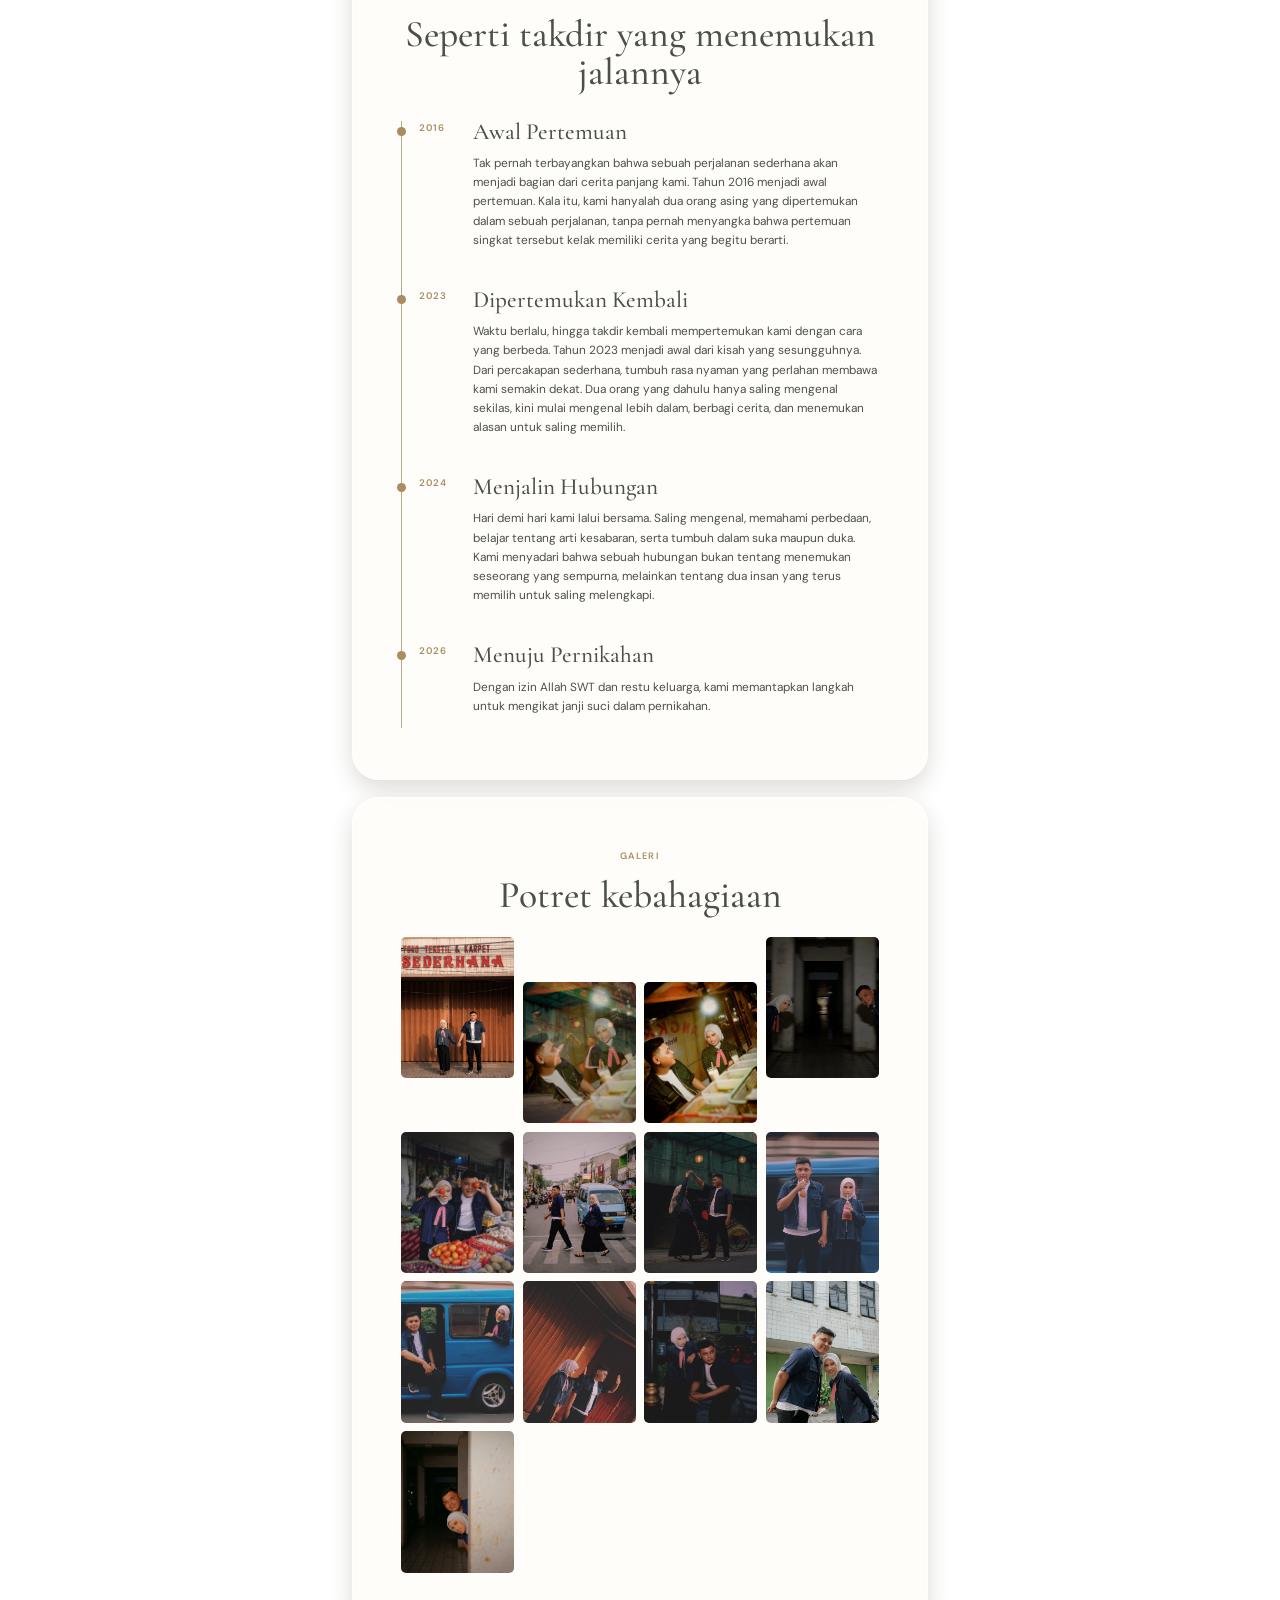
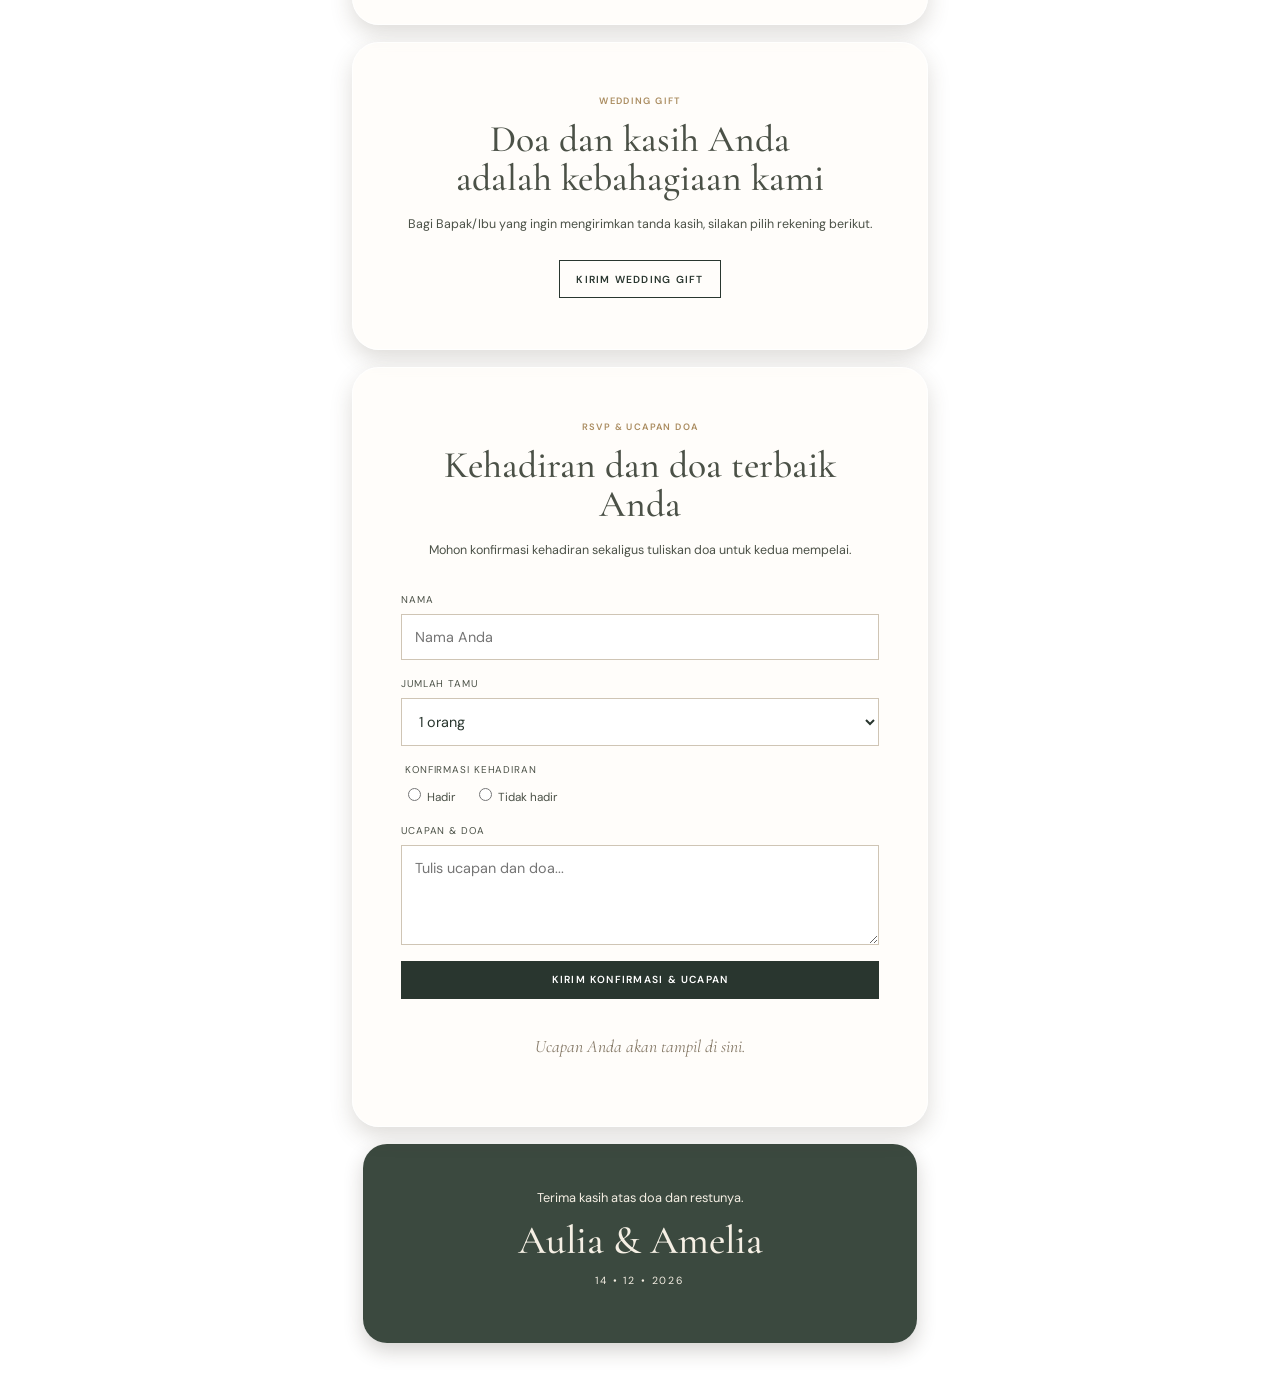
==== commit c3f00a6f: "Add files via upload" ====
--- a/index.html
+++ b/index.html
@@ -59,9 +59,9 @@
         <p class="eyebrow">Mempelai</p>
         <h2>Dua hati, satu perjalanan</h2>
         <div class="people">
-          <article class="person"><img src="assets/photos/bride-placeholder.png"><h3>Amelia Agustin</h3><p>Putri dari Bapak M. Buchari <em>(Alm.)</em><br>dan Ibu Sofiah <em>(Almh.)</em></p></article>
+          <article class="person"><img src="assets/photos/bride-placeholder.png"><h3>Amelia Agustin</h3><p>Putri dari Bapak <em>(Alm.)</em> M. Buchari <br>dan Ibu <em>(Almh.)</em> Sofiah</p></article>
           <div class="ampersand">&amp;</div>
-          <article class="person"><img src="assets/photos/groom-placeholder.png"><h3>Aulia Rahim</h3><p>Putra dari Bapak H. Irwan Avritanto<br>dan Ibu Hj. Ehat Sutihat</p></article>
+          <article class="person"><img src="assets/photos/groom-placeholder.png"><h3>Aulia Rahim</h3><p>Putra dari Bapak H. Iwan Avrianto<br>dan Ibu Hj. Ehat Sutihat</p></article>
         </div>
       </section>
 
@@ -81,7 +81,7 @@
         </div>
       </section>
 
-      <section class="gallery section" id="galeri"><p class="eyebrow">Galeri</p><h2>Potret kebahagiaan</h2><div class="gallery-grid"><img src="assets/photos/gallery-1.png"><img src="assets/photos/gallery-2.png"><img src="assets/photos/gallery-3.png"><img src="assets/photos/gallery-4.png"></div></section>
+      <section class="gallery section" id="galeri"><p class="eyebrow">Galeri</p><h2>Potret kebahagiaan</h2><div class="gallery-grid"><img src="assets/photos/gallery-1.webp"><img src="assets/photos/gallery-2.webp"><img src="assets/photos/gallery-3.webp"><img src="assets/photos/gallery-4.webp"><img src="assets/photos/gallery-5.webp"><img src="assets/photos/gallery-6.webp"><img src="assets/photos/gallery-7.webp"><img src="assets/photos/gallery-8.webp"><img src="assets/photos/gallery-9.webp"><img src="assets/photos/gallery-10.webp"><img src="assets/photos/gallery-11.webp"><img src="assets/photos/gallery-12.webp"><img src="assets/photos/gallery-13.webp"></div></section>
 
       <section class="section gift-section" id="gift"><p class="eyebrow">Wedding Gift</p><h2>Doa dan kasih Anda<br>adalah kebahagiaan kami</h2><p>Bagi Bapak/Ibu yang ingin mengirimkan tanda kasih, silakan pilih rekening berikut.</p><button class="button button-outline" id="showGift">Kirim Wedding Gift</button></section>
 
--- a/redesign.css
+++ b/redesign.css
@@ -324,6 +324,58 @@
 
 footer h2 { font-size: 2.5rem; }
 
+/* ---------------------- GALERI FOTO PENUH ---------------------- */
+.gallery-grid img {
+  cursor: zoom-in;
+  border-radius: 5px;
+  transition: transform .2s ease, filter .2s ease;
+}
+
+.gallery-grid img:hover {
+  filter: brightness(.9);
+  transform: scale(1.02);
+}
+
+.gallery-lightbox {
+  width: min(96vw, 760px);
+  max-width: none;
+  max-height: 92svh;
+  padding: 0;
+  overflow: visible;
+  background: transparent;
+  border: 0;
+}
+
+.gallery-lightbox::backdrop { background: rgba(20, 20, 18, .88); }
+
+.gallery-lightbox img {
+  display: block;
+  width: auto;
+  max-width: 96vw;
+  max-height: 88svh;
+  margin: auto;
+  object-fit: contain;
+  border-radius: 4px;
+  box-shadow: 0 12px 45px rgba(0, 0, 0, .45);
+}
+
+.gallery-lightbox-close {
+  position: fixed;
+  top: 16px;
+  right: 16px;
+  z-index: 1;
+  width: 42px;
+  height: 42px;
+  padding: 0;
+  color: white;
+  cursor: pointer;
+  background: rgba(0, 0, 0, .48);
+  border: 1px solid rgba(255, 255, 255, .55);
+  border-radius: 50%;
+  font-size: 2rem;
+  line-height: 1;
+}
+
 /* ------------------------ LAYAR TABLET / DESKTOP ---------------- */
 @media (min-width: 700px) {
   body { font-size: 14px; }
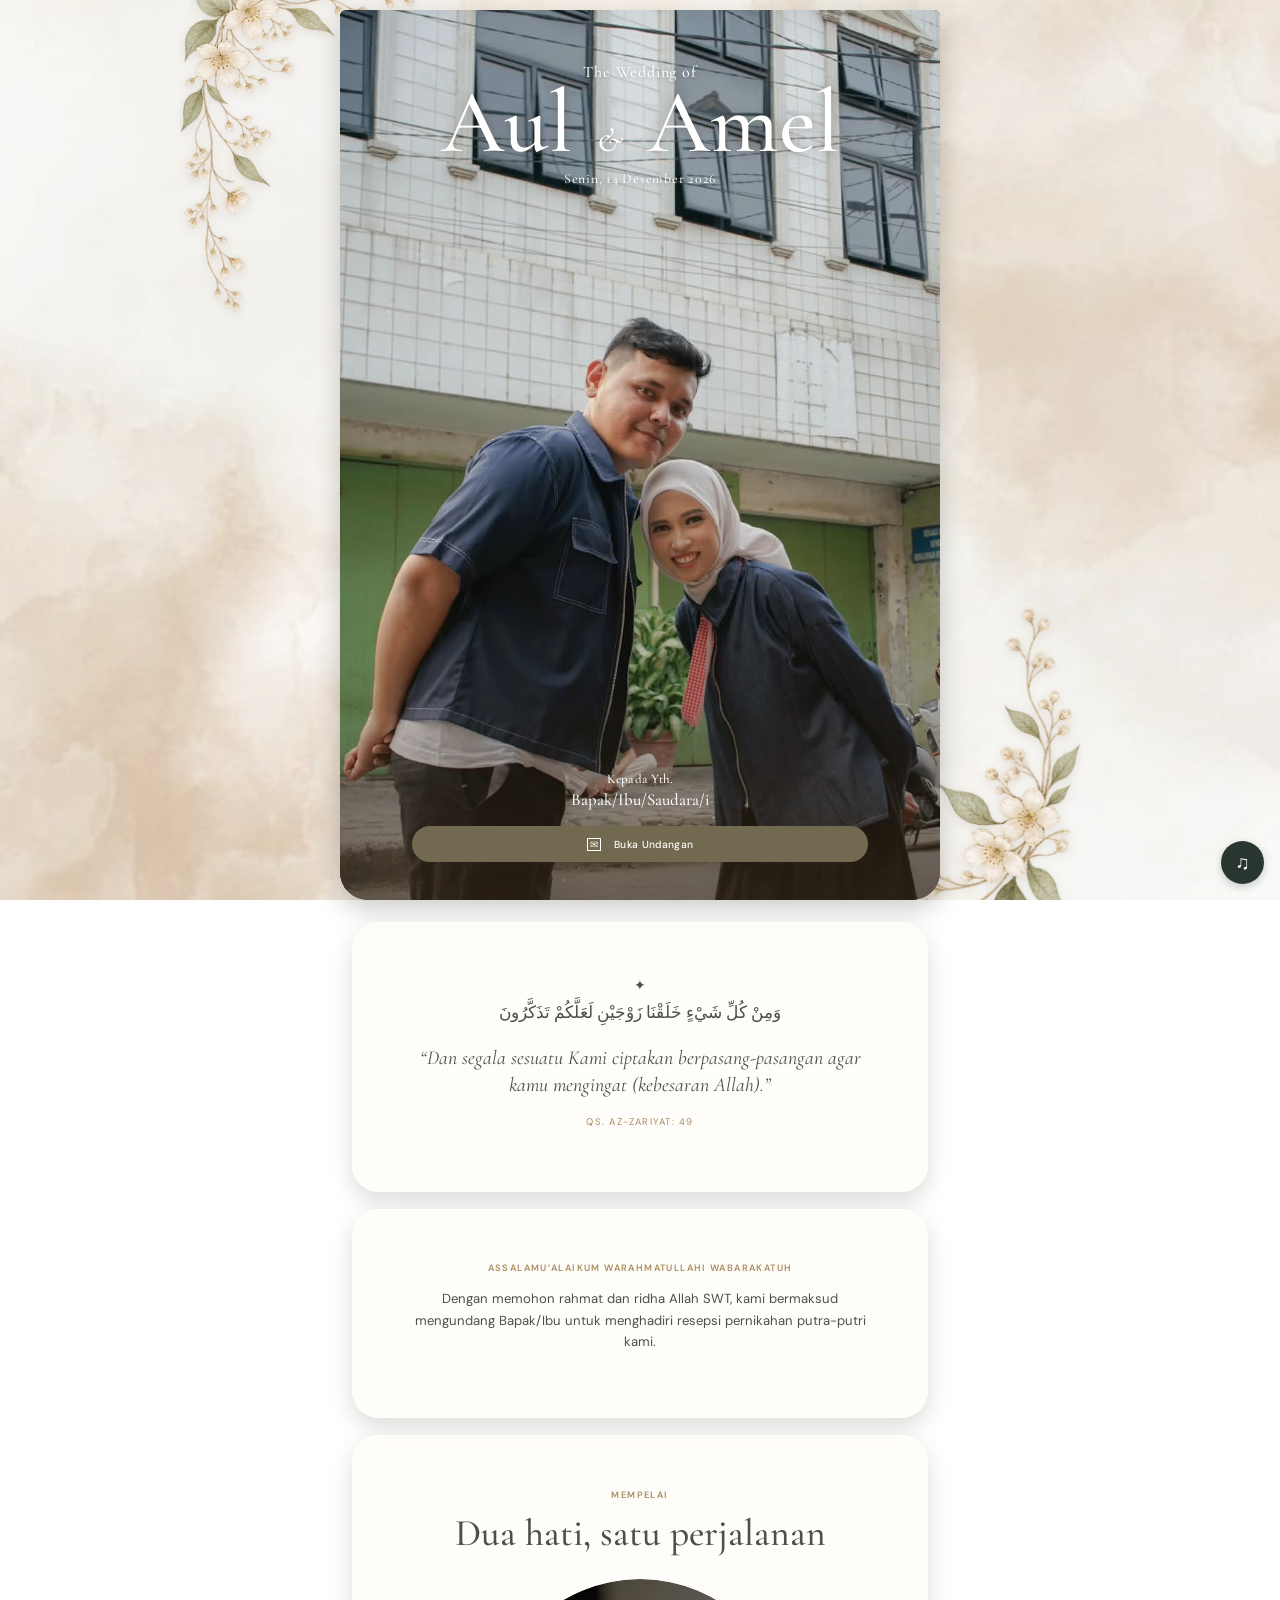
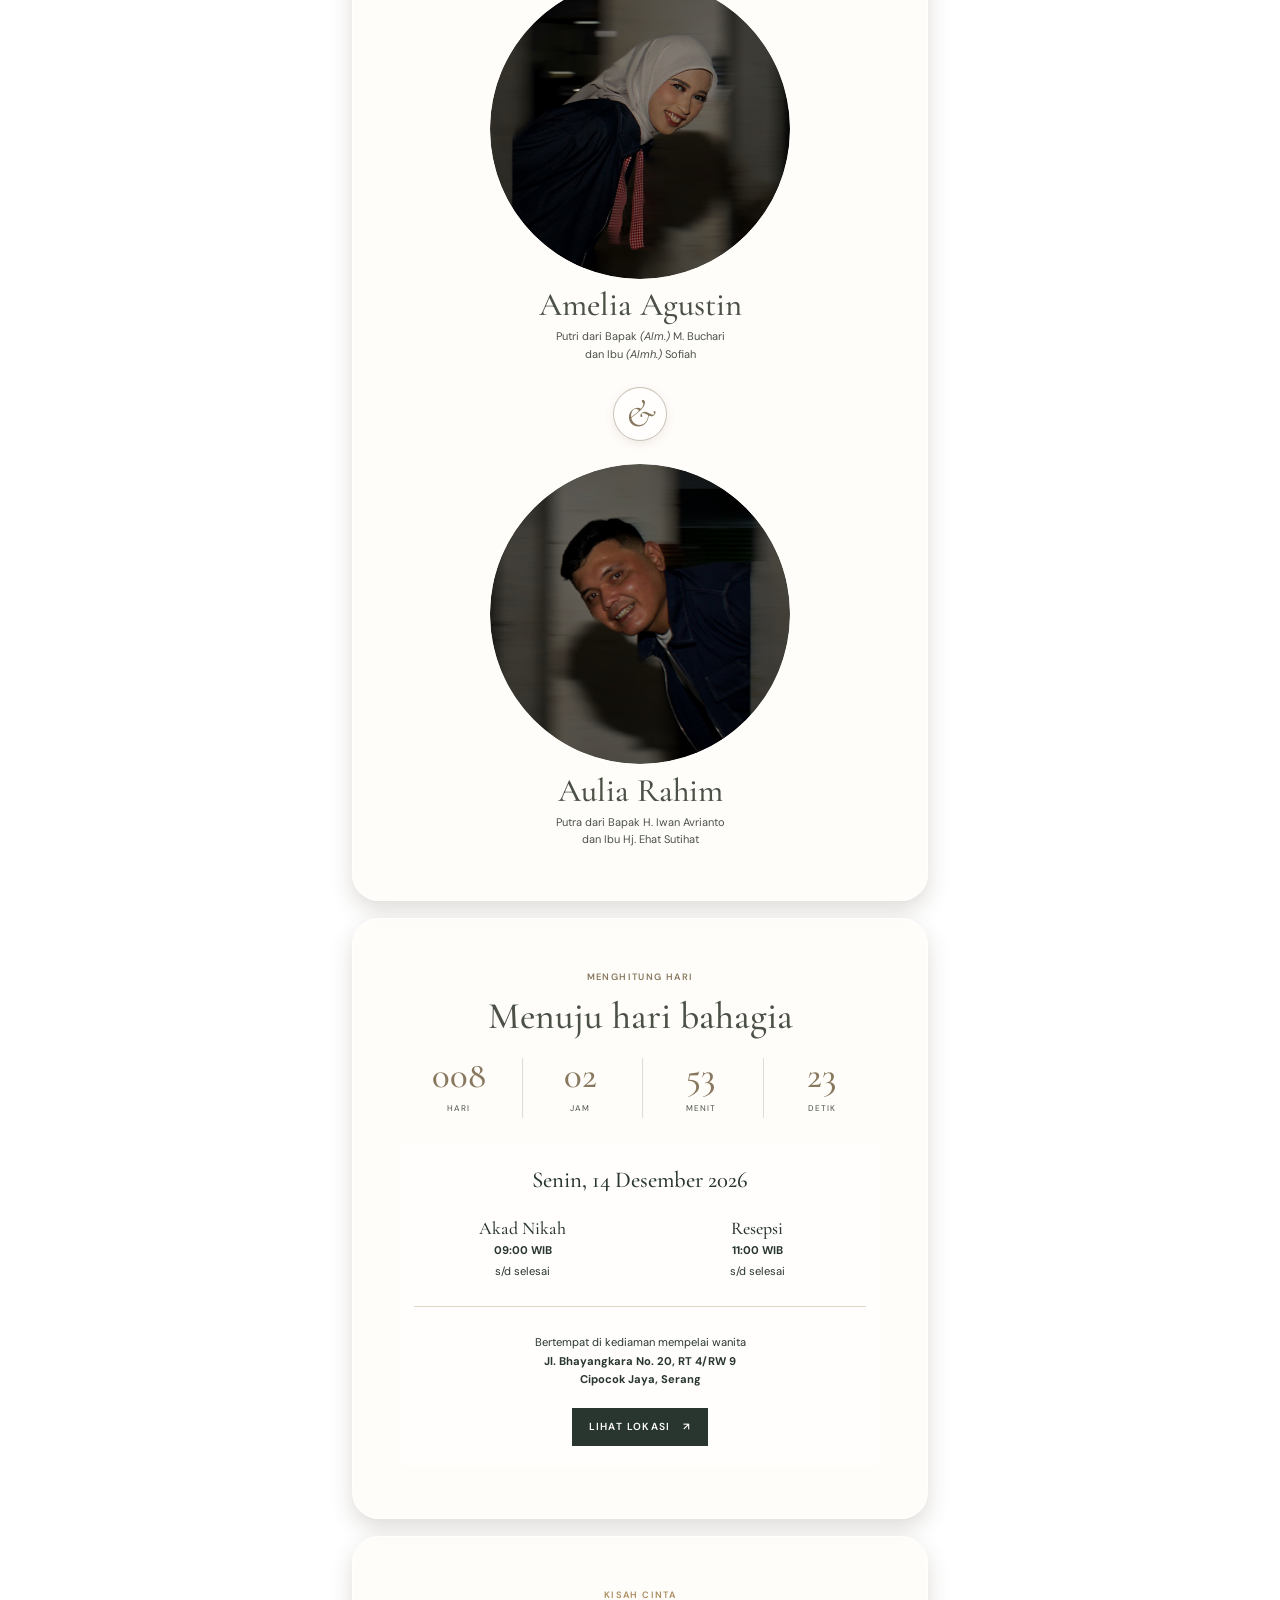
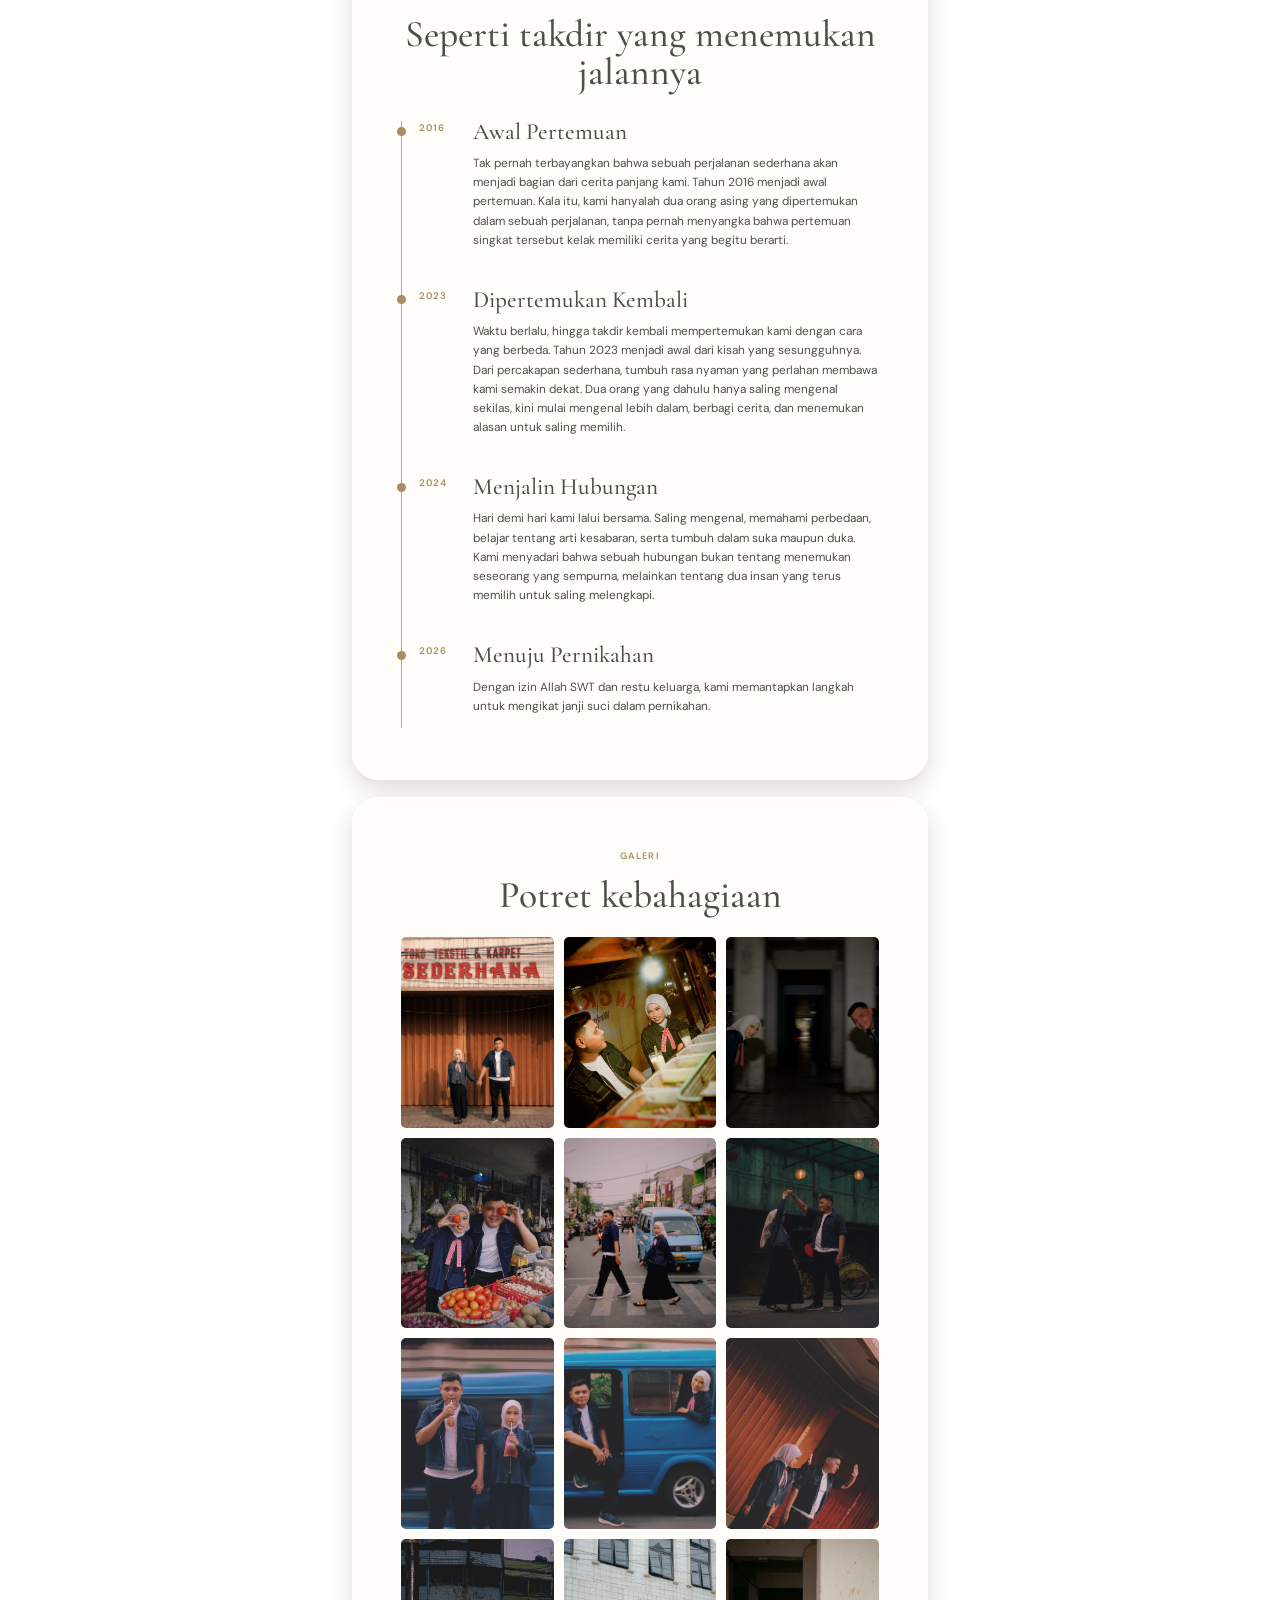
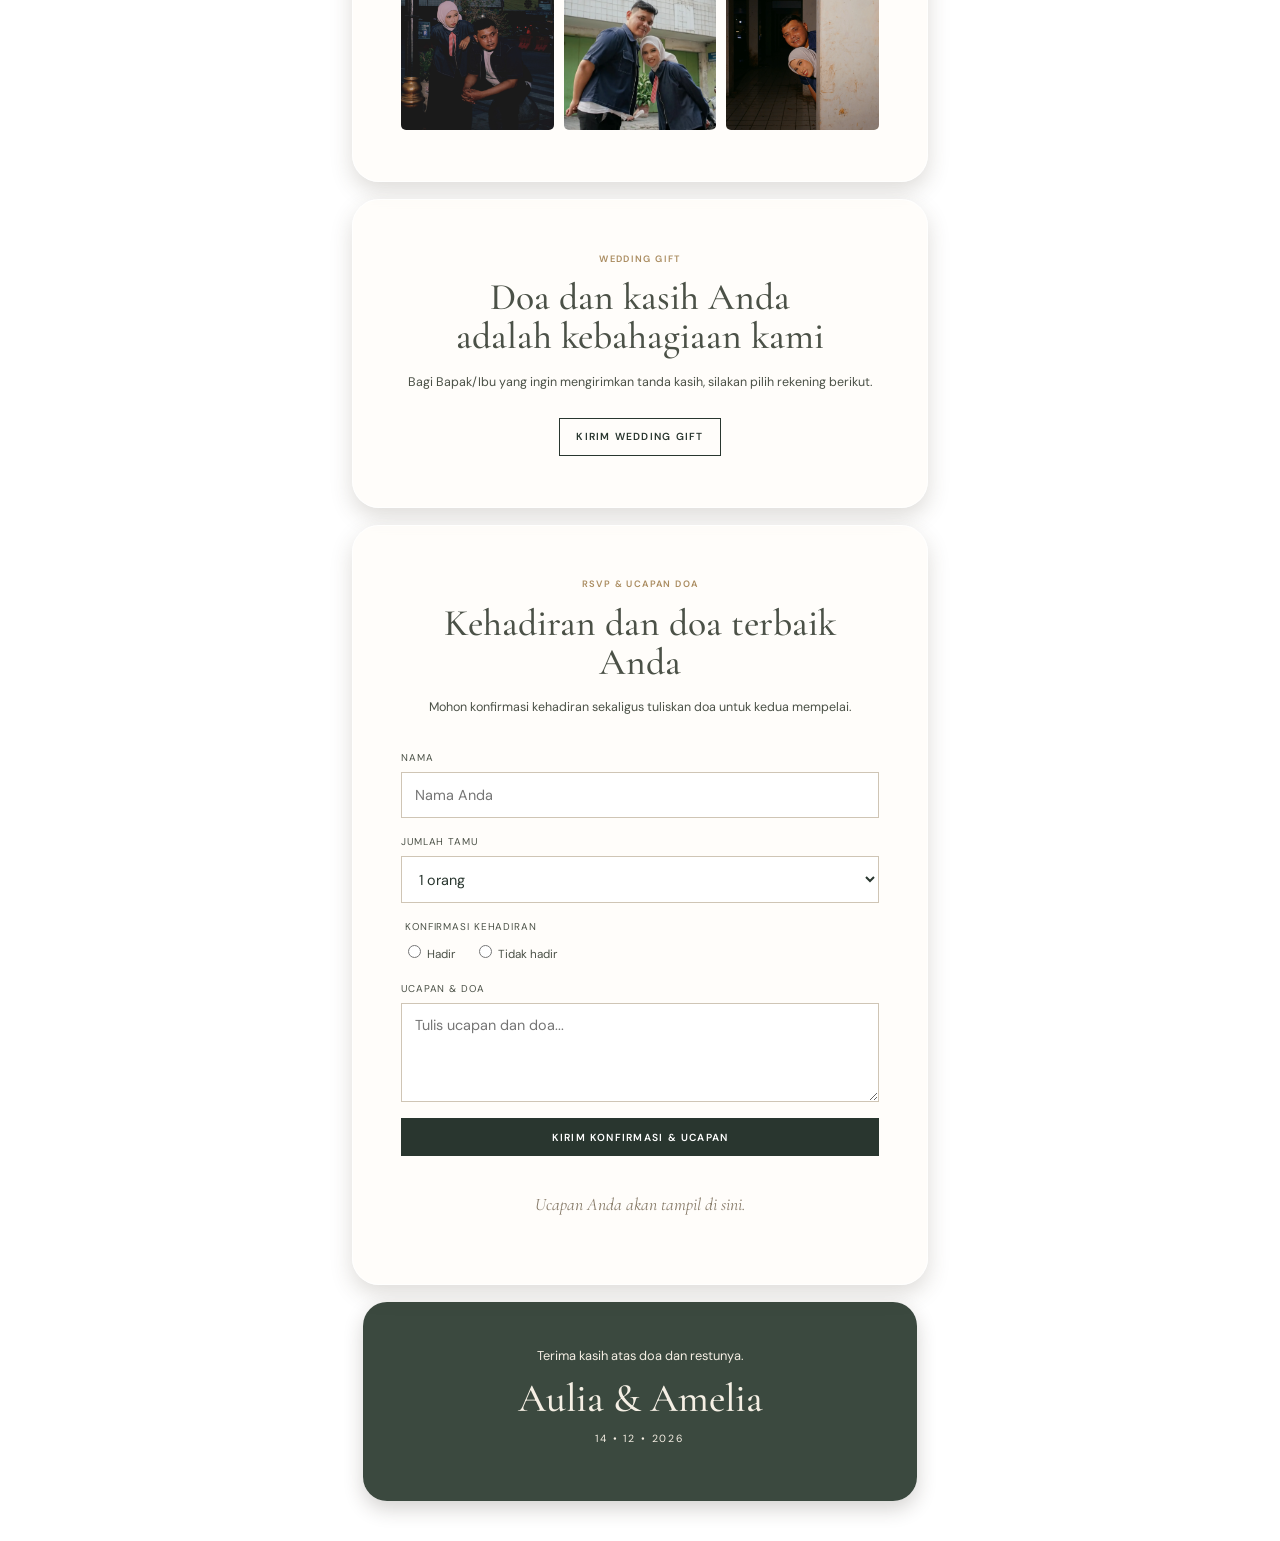
==== commit c030fc16: "Add files via upload" ====
--- a/index.html
+++ b/index.html
@@ -81,7 +81,7 @@
         </div>
       </section>
 
-      <section class="gallery section" id="galeri"><p class="eyebrow">Galeri</p><h2>Potret kebahagiaan</h2><div class="gallery-grid"><img src="assets/photos/gallery-1.webp"><img src="assets/photos/gallery-2.webp"><img src="assets/photos/gallery-3.webp"><img src="assets/photos/gallery-4.webp"><img src="assets/photos/gallery-5.webp"><img src="assets/photos/gallery-6.webp"><img src="assets/photos/gallery-7.webp"><img src="assets/photos/gallery-8.webp"><img src="assets/photos/gallery-9.webp"><img src="assets/photos/gallery-10.webp"><img src="assets/photos/gallery-11.webp"><img src="assets/photos/gallery-12.webp"><img src="assets/photos/gallery-13.webp"></div></section>
+      <section class="gallery section" id="galeri"><p class="eyebrow">Galeri</p><h2>Potret kebahagiaan</h2><div class="gallery-grid"><img src="assets/photos/gallery-1.webp"><img src="assets/photos/gallery-3.webp"><img src="assets/photos/gallery-4.webp"><img src="assets/photos/gallery-5.webp"><img src="assets/photos/gallery-6.webp"><img src="assets/photos/gallery-7.webp"><img src="assets/photos/gallery-8.webp"><img src="assets/photos/gallery-9.webp"><img src="assets/photos/gallery-10.webp"><img src="assets/photos/gallery-11.webp"><img src="assets/photos/gallery-12.webp"><img src="assets/photos/gallery-13.webp"></div></section>
 
       <section class="section gift-section" id="gift"><p class="eyebrow">Wedding Gift</p><h2>Doa dan kasih Anda<br>adalah kebahagiaan kami</h2><p>Bagi Bapak/Ibu yang ingin mengirimkan tanda kasih, silakan pilih rekening berikut.</p><button class="button button-outline" id="showGift">Kirim Wedding Gift</button></section>
 
--- a/redesign.css
+++ b/redesign.css
@@ -295,7 +295,14 @@
 }
 
 .hint { font-size: .95rem; }
-.gallery-grid { margin-top: 1.4rem; }
+
+/* Galeri 12 foto: rapi 2 kolom di HP dan 3 kolom pada layar lebar. */
+.gallery-grid {
+  display: grid;
+  grid-template-columns: repeat(2, minmax(0, 1fr));
+  gap: 10px;
+  margin-top: 1.4rem;
+}
 
 .gift-section > p:not(.eyebrow),
 .rsvp > p:not(.eyebrow),
@@ -326,6 +333,10 @@
 
 /* ---------------------- GALERI FOTO PENUH ---------------------- */
 .gallery-grid img {
+  width: 100%;
+  margin: 0 !important;
+  aspect-ratio: 4 / 5;
+  object-fit: cover;
   cursor: zoom-in;
   border-radius: 5px;
   transition: transform .2s ease, filter .2s ease;
@@ -398,6 +409,8 @@
     height: 300px;
   }
 
+  .gallery-grid { grid-template-columns: repeat(3, minmax(0, 1fr)); }
+
   .floral-top-left { left: max(calc(50% - 460px), -20px); }
   .floral-bottom-right { right: max(calc(50% - 480px), -20px); }
 }
